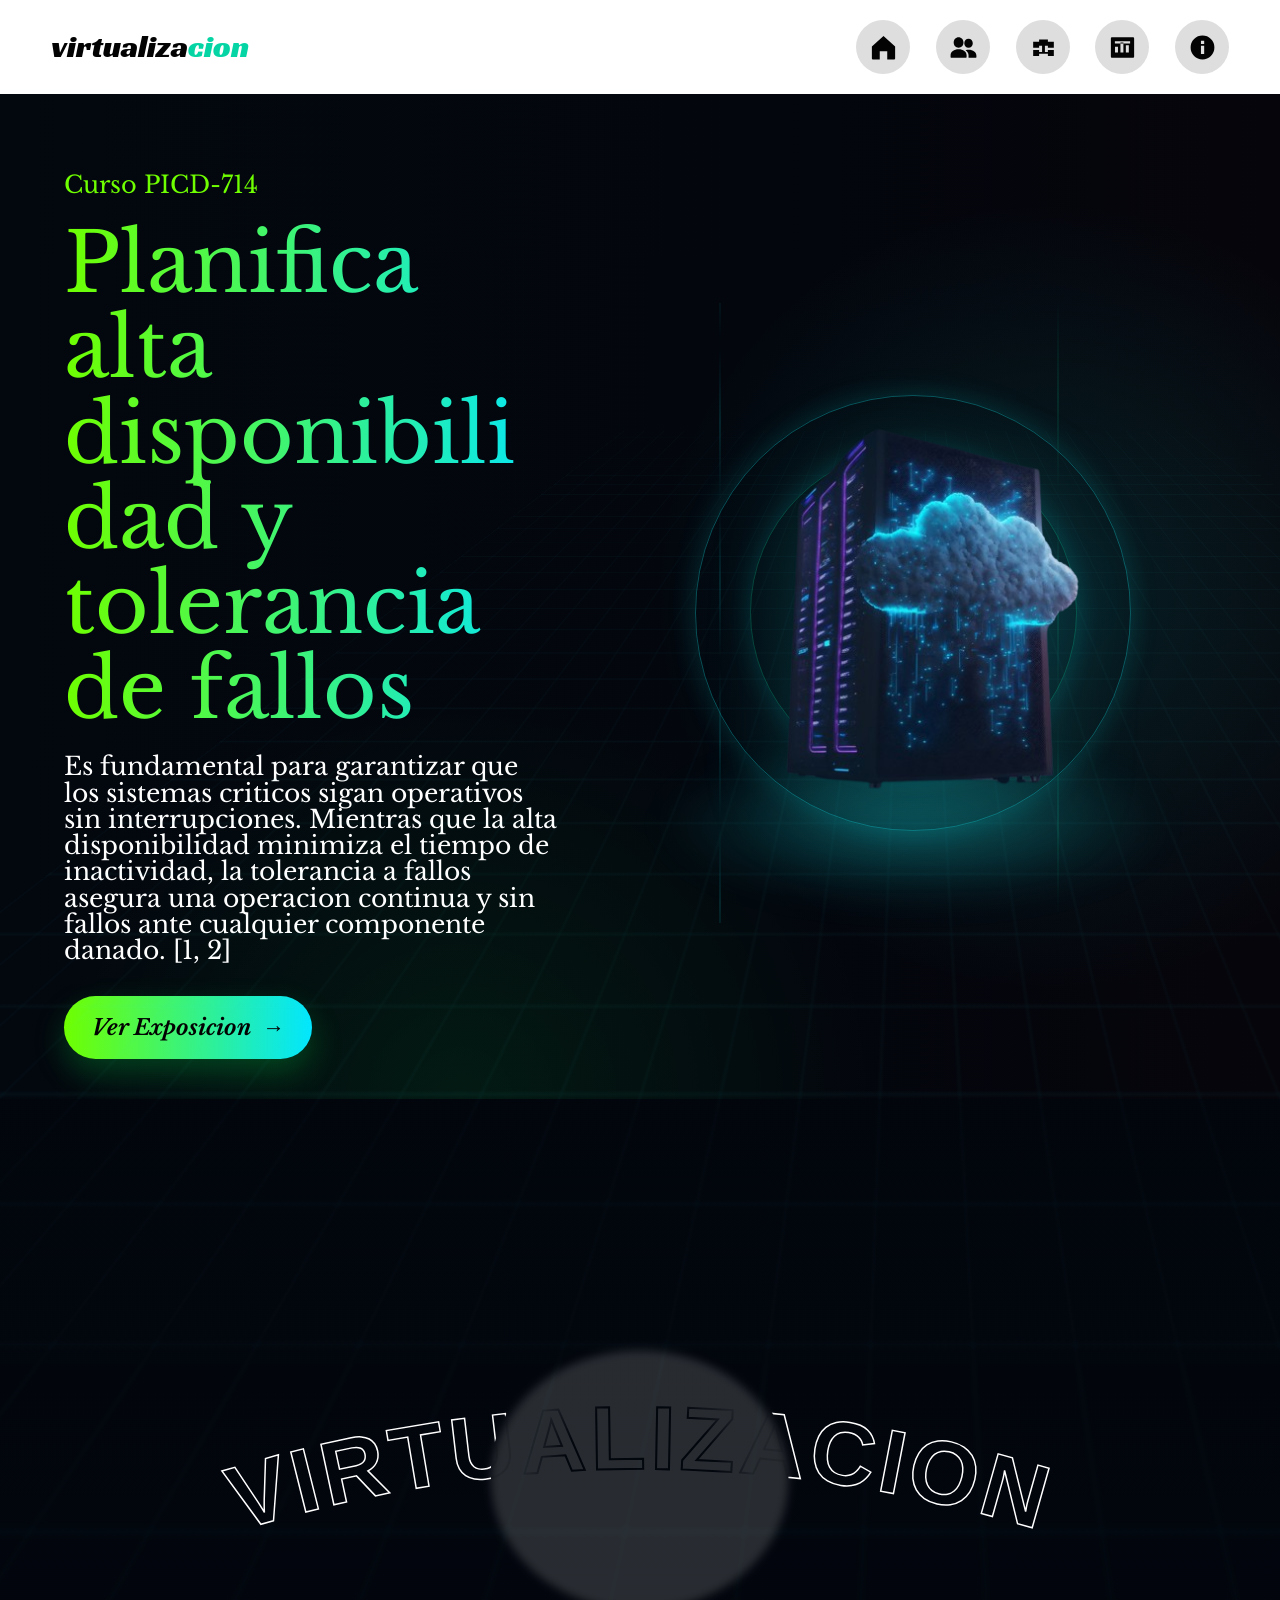
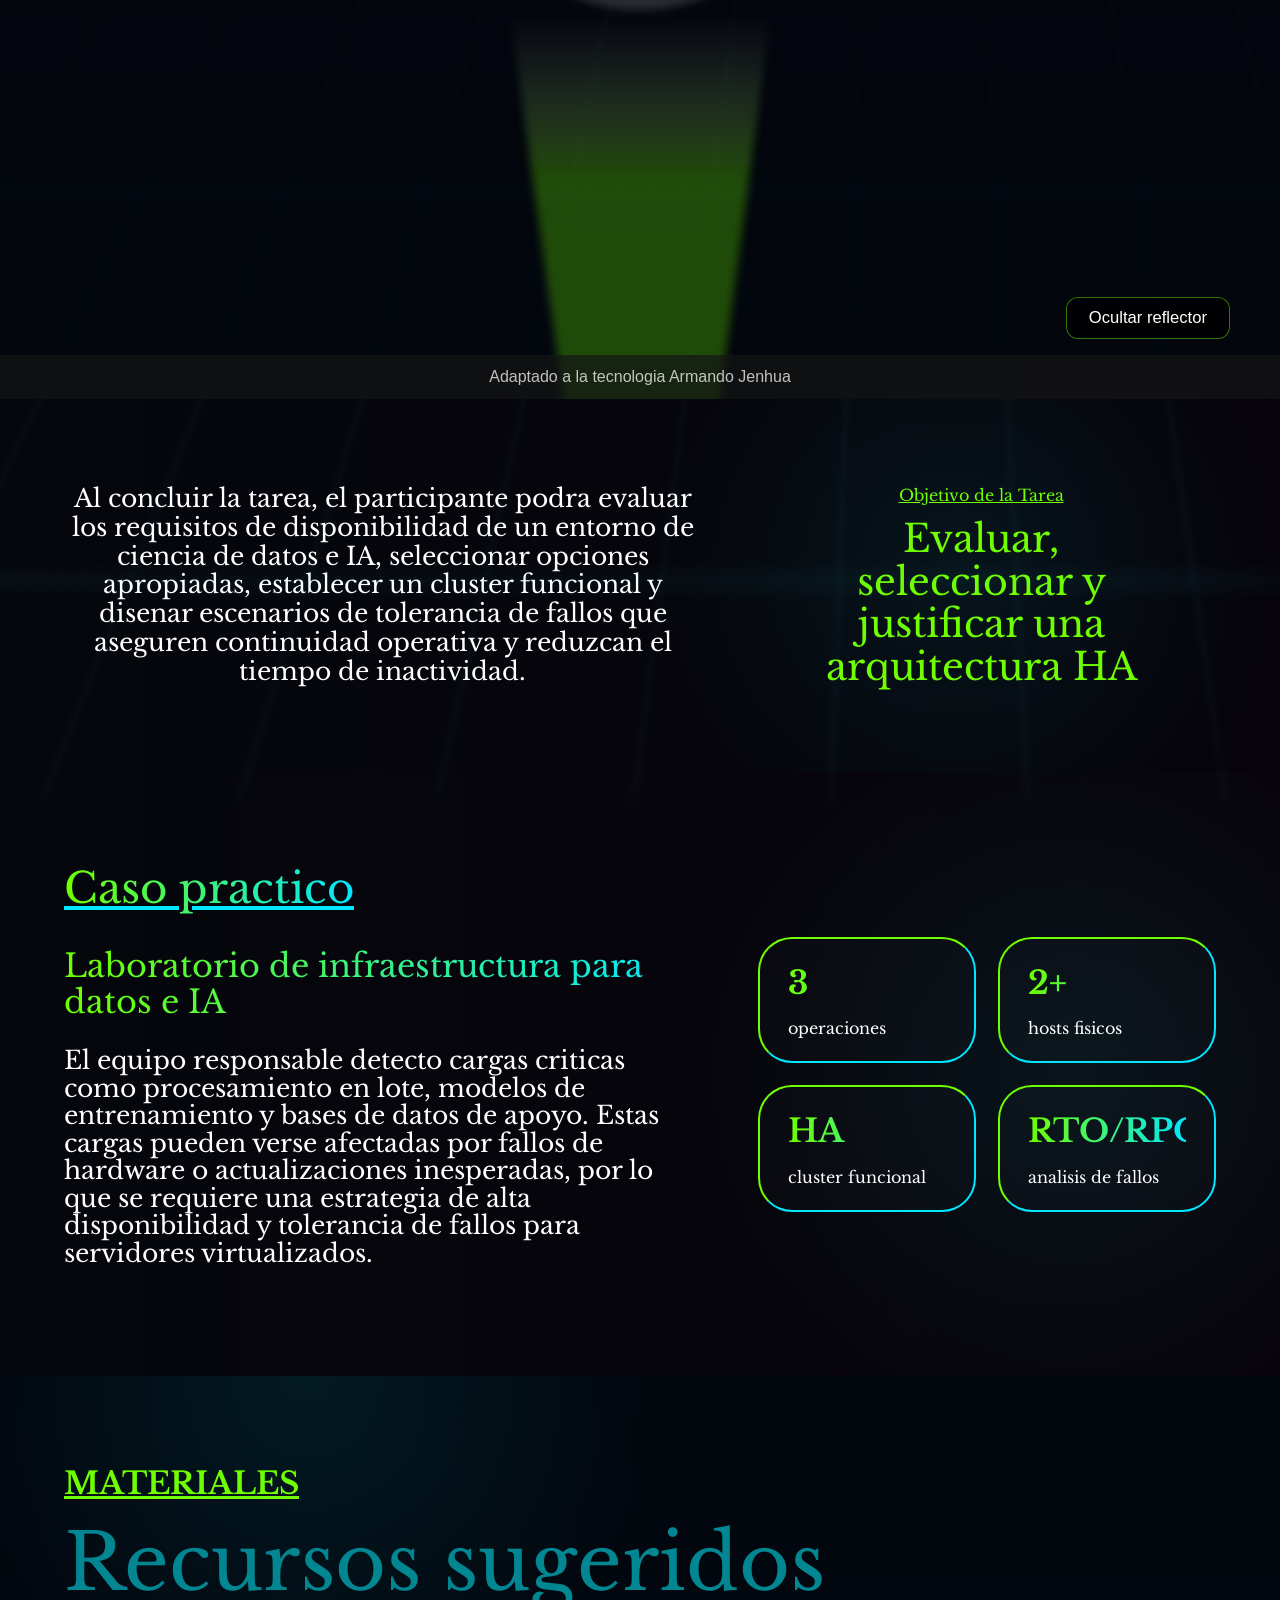
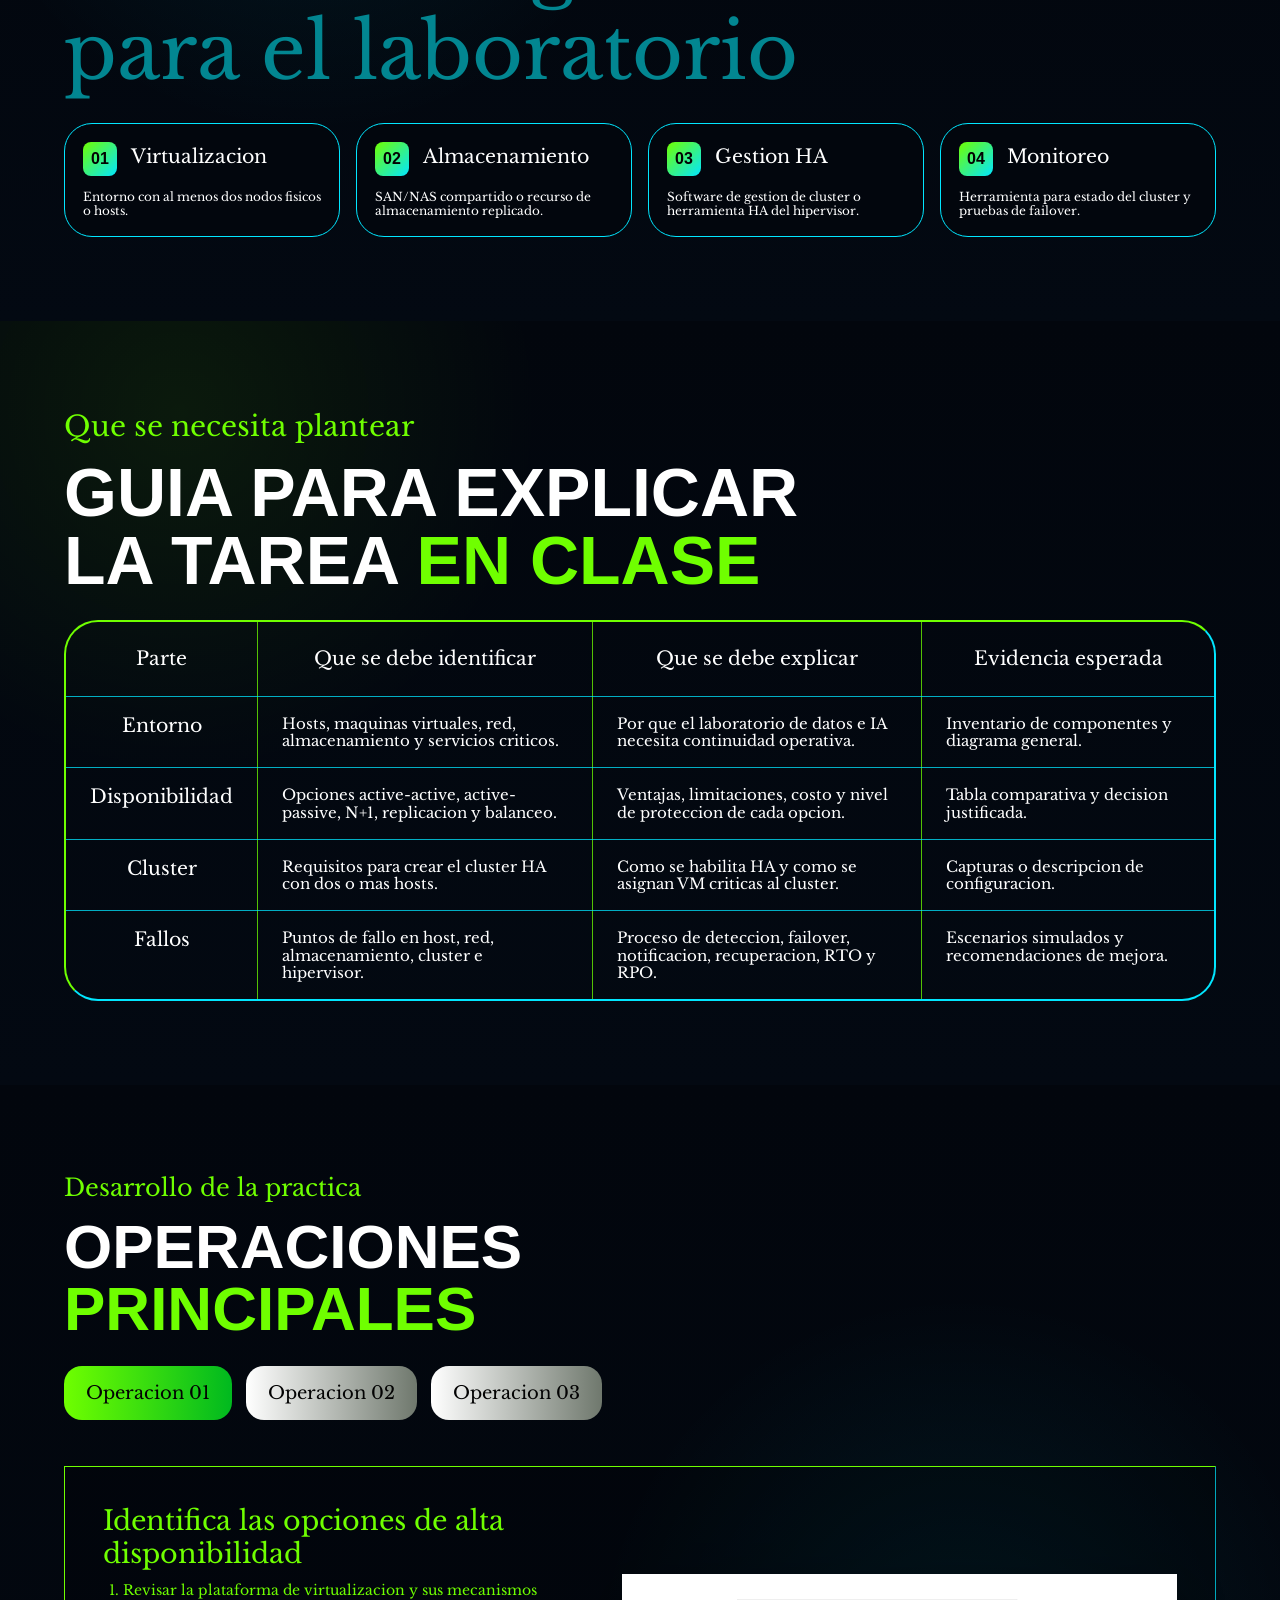
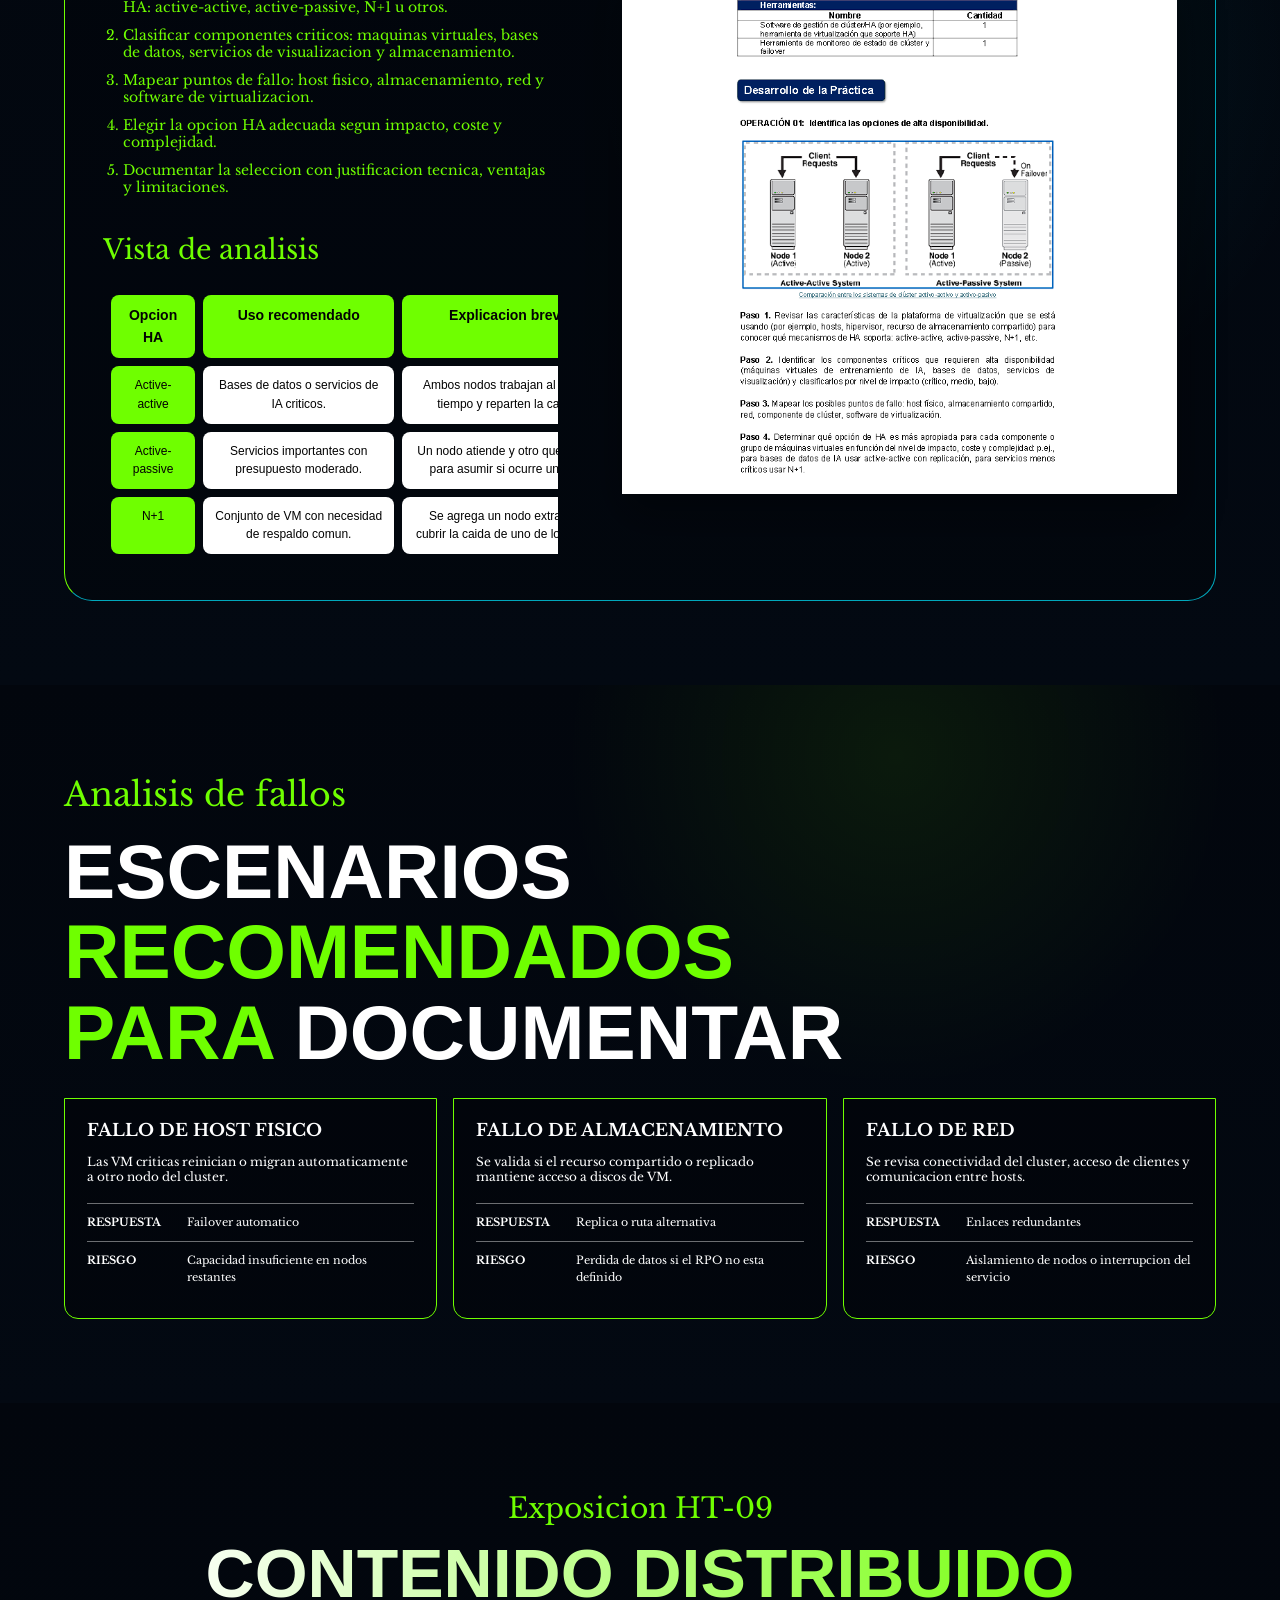
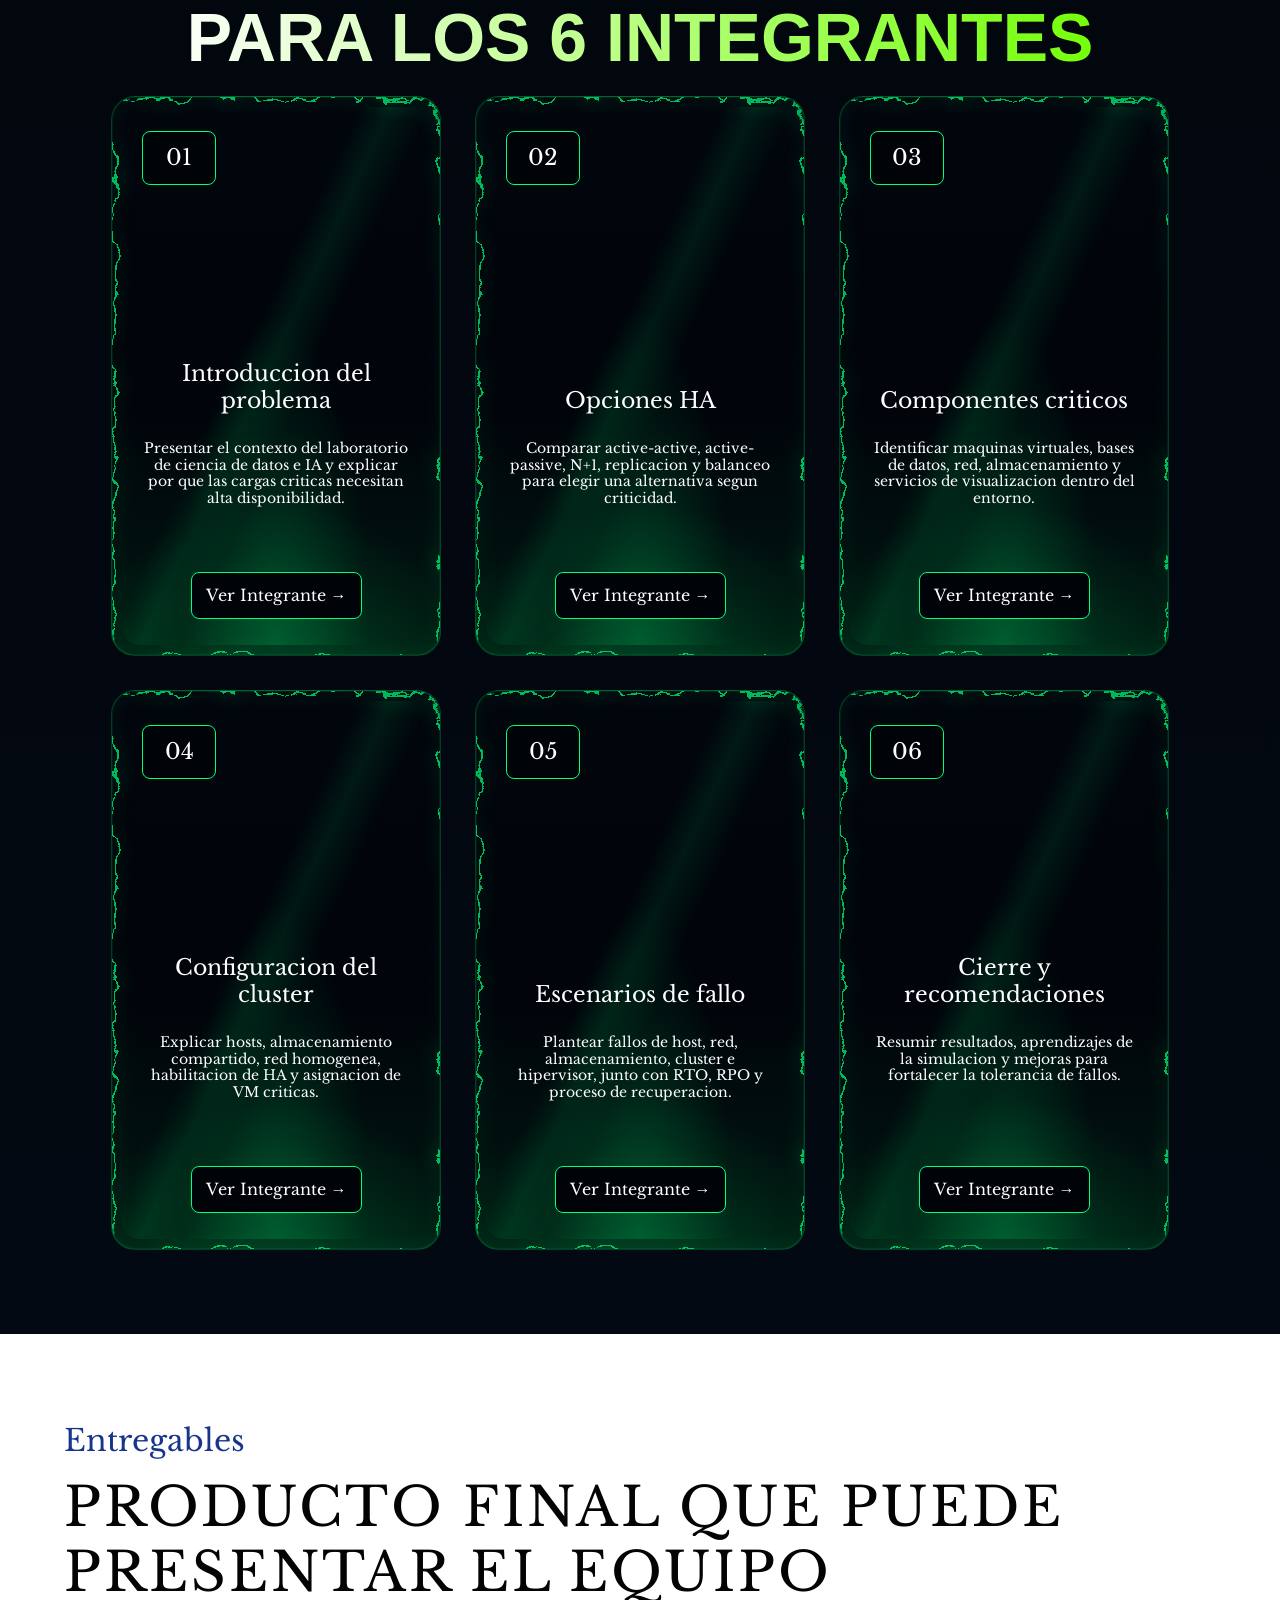
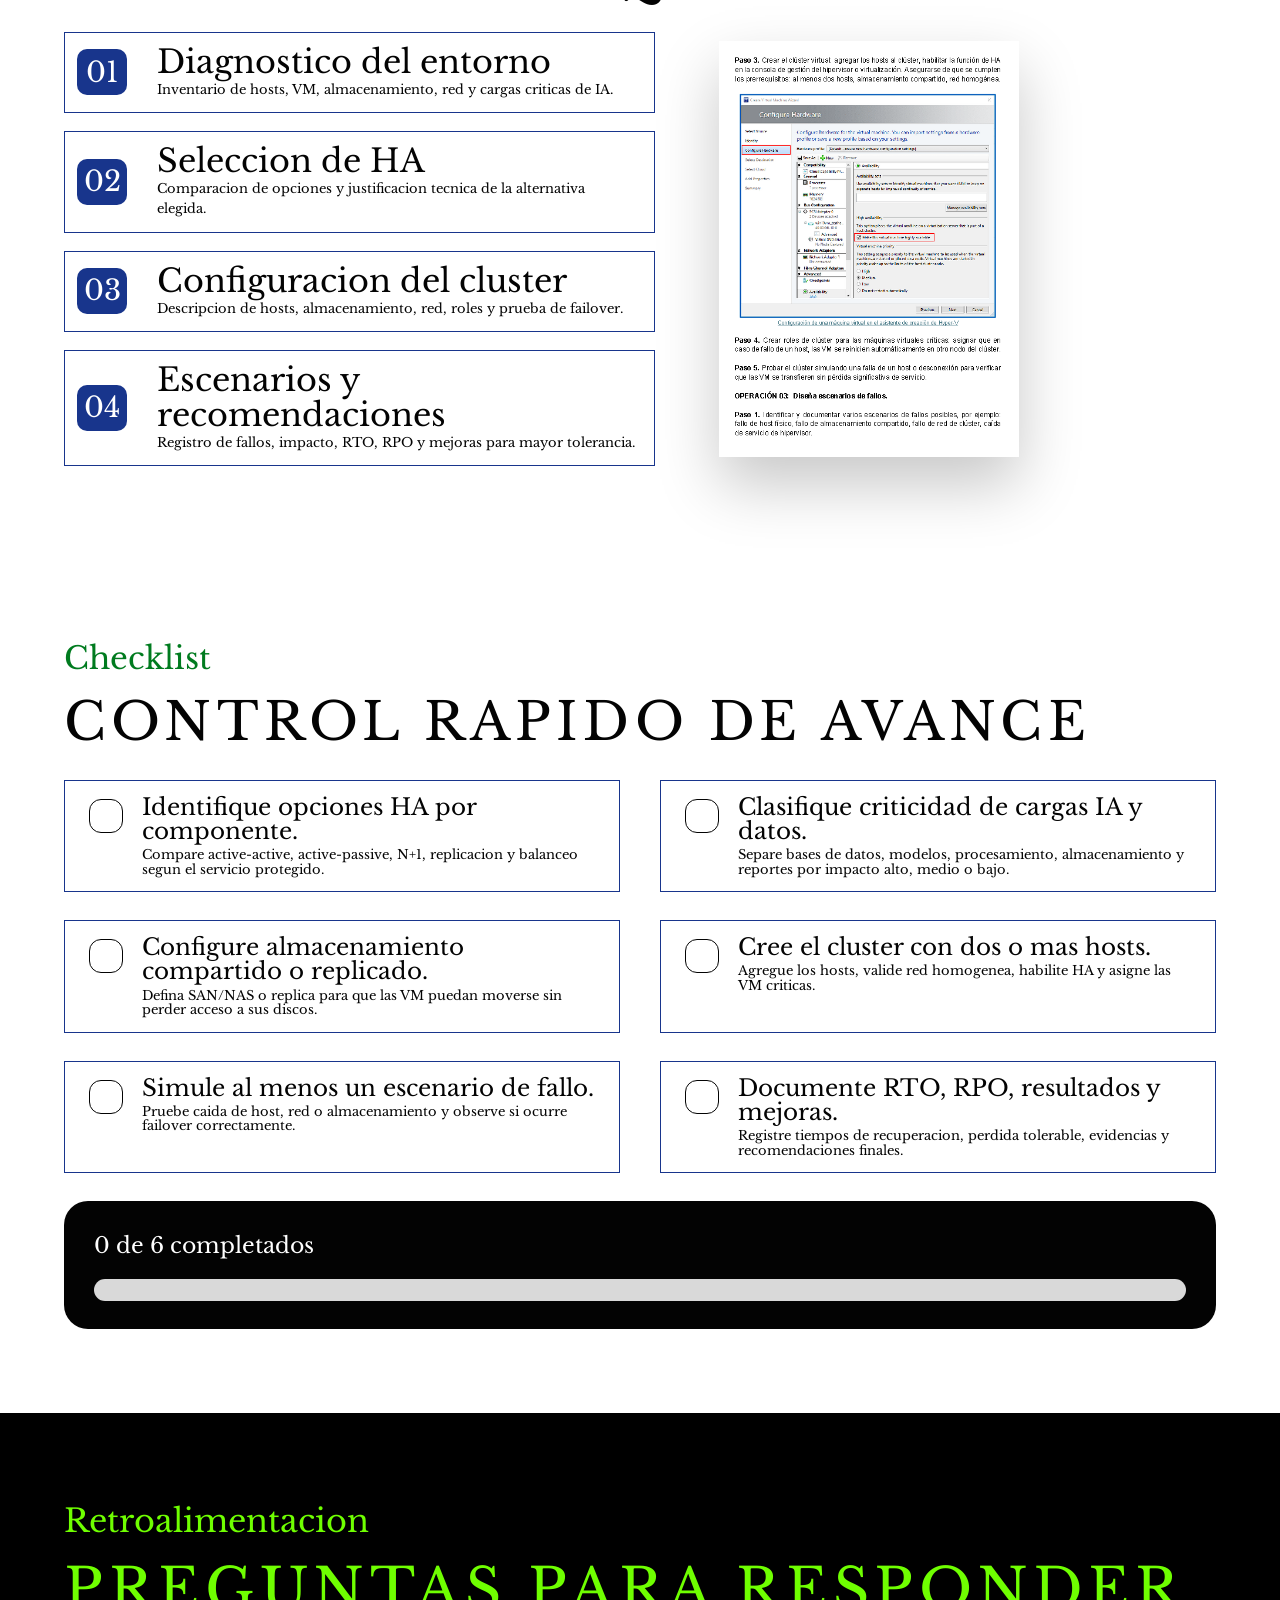
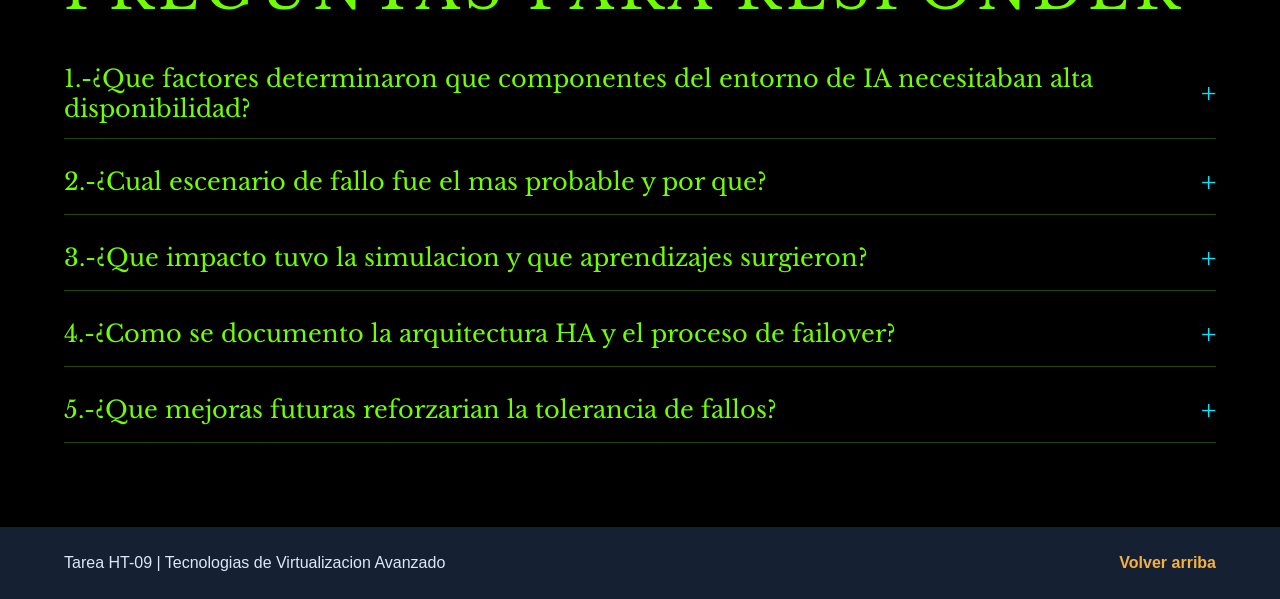
==== index.html @ bec6c39f "first commit" ====
<!doctype html>
<html lang="es">
  <head>
    <meta charset="utf-8" />
    <meta name="viewport" content="width=device-width, initial-scale=1" />
    <title>Tarea HT-09 | Alta disponibilidad</title>
    <link rel="stylesheet" href="styles.css" />
  </head>
  <body>
    <header class="topbar">
      <a class="brand" href="#principal" aria-label="Ir al inicio">
        <span>virtualiza</span><strong>cion</strong>
      </a>
      <nav class="nav icon-nav" aria-label="Navegacion principal">
        <a href="#principal" aria-label="Menu principal" title="Menu principal">
          <svg viewBox="0 0 24 24" aria-hidden="true"><path d="M3 11.2 12 3l9 8.2v9.3a.8.8 0 0 1-.8.8h-5.3v-6.4H9.1v6.4H3.8a.8.8 0 0 1-.8-.8v-9.3Z"/></svg>
        </a>
        <a href="#exposicion" aria-label="Integrantes" title="Integrantes">
          <svg viewBox="0 0 24 24" aria-hidden="true"><path d="M8.2 12.1c2.2 0 3.8-1.7 3.8-4S10.4 4 8.2 4 4.4 5.8 4.4 8.1s1.6 4 3.8 4Zm7.7.1c1.9 0 3.3-1.5 3.3-3.5s-1.4-3.5-3.3-3.5-3.3 1.5-3.3 3.5 1.4 3.5 3.3 3.5ZM8.2 13.4c-3.5 0-6.2 2-6.2 4.6v1.3c0 .4.3.7.7.7h11c.4 0 .7-.3.7-.7V18c0-2.6-2.7-4.6-6.2-4.6Zm7.7.3c-.8 0-1.6.1-2.3.4 1.4 1 2.3 2.3 2.3 3.9V20h5.4c.4 0 .7-.3.7-.7v-1c0-2.6-2.5-4.6-6.1-4.6Z"/></svg>
        </a>
        <a href="#operaciones" aria-label="Arquitectura" title="Arquitectura">
          <svg viewBox="0 0 24 24" aria-hidden="true"><path d="M4 7.5h4.6V5.8h6.8v1.7H20v4.6h-4.6v-1.5h-2.3v4.8h2.3v-1.5H20v4.6h-4.6v-1.7H8.6v1.7H4v-4.6h4.6v1.5h2.3v-4.8H8.6v1.5H4V7.5Z"/></svg>
        </a>
        <a href="#escenarios" aria-label="Comparativas y graficos" title="Comparativas y graficos">
          <svg viewBox="0 0 24 24" aria-hidden="true"><path d="M4 4h16c.6 0 1 .4 1 1v14c0 .6-.4 1-1 1H4c-.6 0-1-.4-1-1V5c0-.6.4-1 1-1Zm2.2 11.8h2.3v-4.4H6.2v4.4Zm4.2 0h2.3V8.1h-2.3v7.7Zm4.2 0h2.3v-5.6h-2.3v5.6ZM6.1 7.2v1.7h11.8V7.2H6.1Z"/></svg>
        </a>
        <a href="#retroalimentacion" aria-label="Informacion y preguntas" title="Informacion y preguntas">
          <svg viewBox="0 0 24 24" aria-hidden="true"><path d="M12 2.8a9.2 9.2 0 1 0 0 18.4 9.2 9.2 0 0 0 0-18.4Zm1.3 14.2h-2.5v-6.4h2.5V17Zm0-7.8h-2.5V6.8h2.5v2.4Z"/></svg>
        </a>
      </nav>
    </header>

    <main id="inicio">
      <section id="principal" class="hero">
        <div class="hero-copy">
          <p class="eyebrow">Curso PICD-714</p>
          <h1>Planifica alta disponibilidad y tolerancia de fallos</h1>
          <p>
            Es fundamental para garantizar que los sistemas criticos sigan
            operativos sin interrupciones. Mientras que la alta disponibilidad
            minimiza el tiempo de inactividad, la tolerancia a fallos asegura
            una operacion continua y sin fallos ante cualquier componente
            danado. [1, 2]
          </p>
          <div class="hero-actions">
            <a class="button primary" href="#exposicion">Ver Exposicion <span aria-hidden="true">→</span></a>
          </div>
        </div>
        <figure class="hero-media">
          <span class="orbit orbit-one" aria-hidden="true"></span>
          <span class="orbit orbit-two" aria-hidden="true"></span>
          <span class="data-rain" aria-hidden="true"></span>
          <img
            src="itdo-como-fallas-escalabilidad-removebg-preview.png"
            alt="Servidor con nube digital representando escalabilidad, alta disponibilidad y tolerancia de fallos"
          />
        </figure>
      </section>

      <section id="virtualizacion-spotlight" class="virtualizacion-spotlight" ontouchstart="">
        <svg class="spotlight-svg" xmlns="http://www.w3.org/2000/svg" viewBox="0 0 1280 450" aria-label="Animacion de virtualizacion">
          <defs>
            <linearGradient id="spotlightLight" x1="50%" y1="100%" x2="50%" y2="0%">
              <stop offset="60%" stop-color="rgba(111,255,0,0.28)" />
              <stop offset="82%" stop-color="rgba(255,255,255,0)" />
            </linearGradient>

            <filter id="spotlightBlur">
              <feGaussianBlur in="SourceGraphic" stdDeviation="4" />
            </filter>

            <radialGradient id="spotlightGradientMask" cx="50%" cy="38%" r="62%" fx="50%" fy="50%">
              <stop offset="40%" stop-color="#fff" />
              <stop offset="60%" stop-color="rgba(255,255,255,0.2)" />
              <stop offset="100%" stop-color="rgba(255,255,255,0)" />
            </radialGradient>

            <mask id="spotlightMaskStrokeShow">
              <ellipse class="spotlight-rotate" fill="url(#spotlightGradientMask)" cx="640" cy="154.9" rx="148.7" ry="129.9" transform="translate(-0.3 1.4)" />
            </mask>

            <mask id="spotlightMaskHideFill">
              <rect x="0" y="0" width="100%" height="100%" fill="white" />
              <ellipse class="spotlight-rotate" cx="640" cy="146.8" rx="149" ry="129.9" transform="translate(-0.3 1.4)" fill="black" />
            </mask>

            <path id="spotlightTextArc" d="M170,230 Q640,60 1110,230" />

            <g id="spotlightWords">
              <text font-family="Montserrat, Arial, sans-serif" font-size="90" font-weight="700" letter-spacing="4">
                <textPath href="#spotlightTextArc" startOffset="50%" text-anchor="middle">
                  VIRTUALIZACION
                </textPath>
              </text>
            </g>
          </defs>

          <use href="#spotlightWords" class="spotlight-words-fill" mask="url(#spotlightMaskHideFill)" />
          <g id="spotlightReflector" class="spotlight-rotate" filter="url(#spotlightBlur)">
            <polygon fill="url(#spotlightLight)" points="491.3 155.2 595.8 908.4 688.7 908.2 788.7 154.5 491.3 155.2" />
            <ellipse fill="rgba(255,255,255,0.15)" cx="640" cy="154.9" rx="148.7" ry="129.9" transform="translate(-0.3 1.4)" />
          </g>
          <use href="#spotlightWords" mask="url(#spotlightMaskStrokeShow)" class="spotlight-words-stroke" />
        </svg>

        <button class="spotlight-hide" type="button">Ocultar reflector</button>
        <div class="spotlight-info">Adaptado a la tecnologia Armando Jenhua</div>
      </section>

      <section id="objetivo" class="section split objective-showcase">
        <p class="lead">
          Al concluir la tarea, el participante podra evaluar los requisitos de
          disponibilidad de un entorno de ciencia de datos e IA, seleccionar
          opciones apropiadas, establecer un cluster funcional y disenar
          escenarios de tolerancia de fallos que aseguren continuidad operativa
          y reduzcan el tiempo de inactividad.
        </p>
        <div>
          <p class="eyebrow">Objetivo de la Tarea</p>
          <h2>Evaluar, seleccionar y justificar una arquitectura HA</h2>
        </div>
      </section>

      <section class="section case-band">
        <div class="case-text">
          <p class="eyebrow">Caso practico</p>
          <h2>Laboratorio de infraestructura para datos e IA</h2>
          <p>
            El equipo responsable detecto cargas criticas como procesamiento en
            lote, modelos de entrenamiento y bases de datos de apoyo. Estas
            cargas pueden verse afectadas por fallos de hardware o
            actualizaciones inesperadas, por lo que se requiere una estrategia
            de alta disponibilidad y tolerancia de fallos para servidores
            virtualizados.
          </p>
        </div>
        <div class="stat-grid" aria-label="Resultados esperados">
          <div>
            <strong>3</strong>
            <span>operaciones</span>
          </div>
          <div>
            <strong>2+</strong>
            <span>hosts fisicos</span>
          </div>
          <div>
            <strong>HA</strong>
            <span>cluster funcional</span>
          </div>
          <div>
            <strong>RTO/RPO</strong>
            <span>analisis de fallos</span>
          </div>
        </div>
      </section>

      <section class="section materials-section">
        <div class="section-heading">
          <p class="eyebrow">Materiales</p>
          <h2>Recursos sugeridos para el laboratorio</h2>
        </div>
        <div class="resource-grid">
          <article class="resource-card">
            <span class="resource-icon">01</span>
            <h3>Virtualizacion</h3>
            <p>Entorno con al menos dos nodos fisicos o hosts.</p>
          </article>
          <article class="resource-card">
            <span class="resource-icon">02</span>
            <h3>Almacenamiento</h3>
            <p>SAN/NAS compartido o recurso de almacenamiento replicado.</p>
          </article>
          <article class="resource-card">
            <span class="resource-icon">03</span>
            <h3>Gestion HA</h3>
            <p>Software de gestion de cluster o herramienta HA del hipervisor.</p>
          </article>
          <article class="resource-card">
            <span class="resource-icon">04</span>
            <h3>Monitoreo</h3>
            <p>Herramienta para estado del cluster y pruebas de failover.</p>
          </article>
        </div>
      </section>

      <section class="section planning">
        <div class="section-heading">
          <p class="eyebrow">Que se necesita plantear</p>
          <h2>Guia para explicar la tarea</h2>
        </div>
        <div class="table-wrap">
          <table>
            <thead>
              <tr>
                <th>Parte</th>
                <th>Que se debe identificar</th>
                <th>Que se debe explicar</th>
                <th>Evidencia esperada</th>
              </tr>
            </thead>
            <tbody>
              <tr>
                <td>Entorno</td>
                <td>Hosts, maquinas virtuales, red, almacenamiento y servicios criticos.</td>
                <td>Por que el laboratorio de datos e IA necesita continuidad operativa.</td>
                <td>Inventario de componentes y diagrama general.</td>
              </tr>
              <tr>
                <td>Disponibilidad</td>
                <td>Opciones active-active, active-passive, N+1, replicacion y balanceo.</td>
                <td>Ventajas, limitaciones, costo y nivel de proteccion de cada opcion.</td>
                <td>Tabla comparativa y decision justificada.</td>
              </tr>
              <tr>
                <td>Cluster</td>
                <td>Requisitos para crear el cluster HA con dos o mas hosts.</td>
                <td>Como se habilita HA y como se asignan VM criticas al cluster.</td>
                <td>Capturas o descripcion de configuracion.</td>
              </tr>
              <tr>
                <td>Fallos</td>
                <td>Puntos de fallo en host, red, almacenamiento, cluster e hipervisor.</td>
                <td>Proceso de deteccion, failover, notificacion, recuperacion, RTO y RPO.</td>
                <td>Escenarios simulados y recomendaciones de mejora.</td>
              </tr>
            </tbody>
          </table>
        </div>
      </section>

      <section id="operaciones" class="section operations">
        <div class="section-heading">
          <p class="eyebrow">Desarrollo de la practica</p>
          <h2>Operaciones</h2>
        </div>

        <div class="tabs" role="tablist" aria-label="Operaciones de la tarea">
          <button class="tab active" type="button" role="tab" aria-selected="true" data-tab="op1">Operacion 01</button>
          <button class="tab" type="button" role="tab" aria-selected="false" data-tab="op2">Operacion 02</button>
          <button class="tab" type="button" role="tab" aria-selected="false" data-tab="op3">Operacion 03</button>
        </div>

        <article class="operation-panel active" id="op1" role="tabpanel">
          <div class="operation-copy">
            <h3>Identifica las opciones de alta disponibilidad</h3>
            <ol>
              <li>Revisar la plataforma de virtualizacion y sus mecanismos HA: active-active, active-passive, N+1 u otros.</li>
              <li>Clasificar componentes criticos: maquinas virtuales, bases de datos, servicios de visualizacion y almacenamiento.</li>
              <li>Mapear puntos de fallo: host fisico, almacenamiento, red y software de virtualizacion.</li>
              <li>Elegir la opcion HA adecuada segun impacto, coste y complejidad.</li>
              <li>Documentar la seleccion con justificacion tecnica, ventajas y limitaciones.</li>
            </ol>
            <div class="mini-table">
              <h4>Vista de analisis</h4>
              <table>
                <thead>
                  <tr>
                    <th>Opcion HA</th>
                    <th>Uso recomendado</th>
                    <th>Explicacion breve</th>
                  </tr>
                </thead>
                <tbody>
                  <tr>
                    <td>Active-active</td>
                    <td>Bases de datos o servicios de IA criticos.</td>
                    <td>Ambos nodos trabajan al mismo tiempo y reparten la carga.</td>
                  </tr>
                  <tr>
                    <td>Active-passive</td>
                    <td>Servicios importantes con presupuesto moderado.</td>
                    <td>Un nodo atiende y otro queda listo para asumir si ocurre un fallo.</td>
                  </tr>
                  <tr>
                    <td>N+1</td>
                    <td>Conjunto de VM con necesidad de respaldo comun.</td>
                    <td>Se agrega un nodo extra para cubrir la caida de uno de los hosts.</td>
                  </tr>
                </tbody>
              </table>
            </div>
          </div>
          <figure>
            <img src="pdf_pages/page-03-image-01.png" alt="Comparacion entre cluster activo-activo y activo-pasivo" />
          </figure>
        </article>

        <article class="operation-panel" id="op2" role="tabpanel" hidden>
          <div class="operation-copy">
            <h3>Configura el cluster</h3>
            <ol>
              <li>Instalar o configurar el hipervisor en dos o mas hosts fisicos.</li>
              <li>Configurar almacenamiento compartido o replicado para las maquinas virtuales HA.</li>
              <li>Crear el cluster virtual, agregar hosts y habilitar HA en la consola de gestion.</li>
              <li>Asignar roles de cluster a las maquinas virtuales criticas.</li>
              <li>Probar el cluster simulando fallo de host o desconexion.</li>
            </ol>
            <div class="mini-table">
              <h4>Requisitos de configuracion</h4>
              <table>
                <thead>
                  <tr>
                    <th>Elemento</th>
                    <th>Necesidad</th>
                    <th>Motivo</th>
                  </tr>
                </thead>
                <tbody>
                  <tr>
                    <td>Hosts</td>
                    <td>Minimo 2 nodos fisicos.</td>
                    <td>Permiten mover VM si uno falla.</td>
                  </tr>
                  <tr>
                    <td>Red</td>
                    <td>Conexion estable y preferiblemente redundante.</td>
                    <td>Evita aislamiento del cluster y perdida de comunicacion.</td>
                  </tr>
                  <tr>
                    <td>Almacenamiento</td>
                    <td>SAN/NAS compartido o discos replicados.</td>
                    <td>Las VM deben estar disponibles para el host que asuma el servicio.</td>
                  </tr>
                </tbody>
              </table>
            </div>
          </div>
          <figure>
            <img src="pdf_pages/page-04-image-01.jpg" alt="Arquitectura de alta disponibilidad con balanceador, cluster principal, cluster standby y almacenamiento" />
          </figure>
        </article>

        <article class="operation-panel" id="op3" role="tabpanel" hidden>
          <div class="operation-copy">
            <h3>Disena escenarios de fallos</h3>
            <ol>
              <li>Documentar fallos posibles: host, almacenamiento, red, cluster o hipervisor.</li>
              <li>Definir respuesta: deteccion automatica, failover, notificacion y recuperacion.</li>
              <li>Estimar RTO y RPO de cada escenario segun criticidad.</li>
              <li>Simular un fallo y medir comportamiento del cluster.</li>
              <li>Proponer mejoras: mas nodos, almacenamiento diverso, topologia de red y mantenimiento preventivo.</li>
            </ol>
            <div class="mini-table">
              <h4>Plantilla de escenario</h4>
              <table>
                <thead>
                  <tr>
                    <th>Fallo</th>
                    <th>Respuesta esperada</th>
                    <th>Indicador</th>
                  </tr>
                </thead>
                <tbody>
                  <tr>
                    <td>Host fisico</td>
                    <td>Failover de VM hacia otro host.</td>
                    <td>RTO bajo y servicio restaurado.</td>
                  </tr>
                  <tr>
                    <td>Red</td>
                    <td>Uso de enlace alterno o alerta de perdida.</td>
                    <td>Latencia, paquetes perdidos y continuidad.</td>
                  </tr>
                  <tr>
                    <td>Almacenamiento</td>
                    <td>Acceso mediante replica o ruta secundaria.</td>
                    <td>RPO aceptable y datos disponibles.</td>
                  </tr>
                </tbody>
              </table>
            </div>
          </div>
          <figure>
            <img src="pdf_pages/page-06-image-01.jpg" alt="Proceso de failover cuando falla un host y las maquinas virtuales migran a otro host" />
          </figure>
        </article>
      </section>

      <section id="escenarios" class="section">
        <div class="section-heading">
          <p class="eyebrow">Analisis de fallos</p>
          <h2>Escenarios <span>recomendados para</span> documentar</h2>
        </div>
        <div class="scenario-grid">
          <article class="scenario-card">
            <h3>Fallo de host fisico</h3>
            <p>Las VM criticas reinician o migran automaticamente a otro nodo del cluster.</p>
            <dl>
              <div><dt>Respuesta</dt><dd>Failover automatico</dd></div>
              <div><dt>Riesgo</dt><dd>Capacidad insuficiente en nodos restantes</dd></div>
            </dl>
          </article>
          <article class="scenario-card">
            <h3>Fallo de almacenamiento</h3>
            <p>Se valida si el recurso compartido o replicado mantiene acceso a discos de VM.</p>
            <dl>
              <div><dt>Respuesta</dt><dd>Replica o ruta alternativa</dd></div>
              <div><dt>Riesgo</dt><dd>Perdida de datos si el RPO no esta definido</dd></div>
            </dl>
          </article>
          <article class="scenario-card">
            <h3>Fallo de red</h3>
            <p>Se revisa conectividad del cluster, acceso de clientes y comunicacion entre hosts.</p>
            <dl>
              <div><dt>Respuesta</dt><dd>Enlaces redundantes</dd></div>
              <div><dt>Riesgo</dt><dd>Aislamiento de nodos o interrupcion del servicio</dd></div>
            </dl>
          </article>
        </div>
      </section>

      <section id="exposicion" class="section presentation-section">
        <svg class="electric-card-filter" aria-hidden="true" focusable="false">
          <defs>
            <filter id="emerald-electric-border" color-interpolation-filters="sRGB" x="-20%" y="-20%" width="140%" height="140%">
              <feTurbulence type="turbulence" baseFrequency="0.02" numOctaves="10" result="noise1" seed="1" />
              <feOffset in="noise1" dx="0" dy="0" result="offsetNoise1">
                <animate attributeName="dy" values="700; 0" dur="6s" repeatCount="indefinite" calcMode="linear" />
              </feOffset>
              <feTurbulence type="turbulence" baseFrequency="0.02" numOctaves="10" result="noise2" seed="1" />
              <feOffset in="noise2" dx="0" dy="0" result="offsetNoise2">
                <animate attributeName="dy" values="0; -700" dur="6s" repeatCount="indefinite" calcMode="linear" />
              </feOffset>
              <feTurbulence type="turbulence" baseFrequency="0.02" numOctaves="10" result="noise3" seed="2" />
              <feOffset in="noise3" dx="0" dy="0" result="offsetNoise3">
                <animate attributeName="dx" values="490; 0" dur="6s" repeatCount="indefinite" calcMode="linear" />
              </feOffset>
              <feTurbulence type="turbulence" baseFrequency="0.02" numOctaves="10" result="noise4" seed="2" />
              <feOffset in="noise4" dx="0" dy="0" result="offsetNoise4">
                <animate attributeName="dx" values="0; -490" dur="6s" repeatCount="indefinite" calcMode="linear" />
              </feOffset>
              <feComposite in="offsetNoise1" in2="offsetNoise2" result="part1" />
              <feComposite in="offsetNoise3" in2="offsetNoise4" result="part2" />
              <feBlend in="part1" in2="part2" mode="color-dodge" result="combinedNoise" />
              <feDisplacementMap in="SourceGraphic" in2="combinedNoise" scale="24" xChannelSelector="R" yChannelSelector="B" />
            </filter>
          </defs>
        </svg>
        <div class="section-heading">
          <p class="eyebrow">Exposicion HT-09</p>
          <h2>Contenido distribuido para los 6 integrantes</h2>
        </div>
        <div class="presentation-grid">
          <article class="presentation-card">
            <span class="presentation-number">01</span>
            <h3>Introduccion del problema</h3>
            <p>
              Presentar el contexto del laboratorio de ciencia de datos e IA y
              explicar por que las cargas criticas necesitan alta disponibilidad.
            </p>
            <a href="integrante-1.html">Ver Integrante →</a>
          </article>
          <article class="presentation-card">
            <span class="presentation-number">02</span>
            <h3>Opciones HA</h3>
            <p>
              Comparar active-active, active-passive, N+1, replicacion y
              balanceo para elegir una alternativa segun criticidad.
            </p>
            <a href="integrante-2.html">Ver Integrante →</a>
          </article>
          <article class="presentation-card">
            <span class="presentation-number">03</span>
            <h3>Componentes criticos</h3>
            <p>
              Identificar maquinas virtuales, bases de datos, red,
              almacenamiento y servicios de visualizacion dentro del entorno.
            </p>
            <a href="integrante-3.html">Ver Integrante →</a>
          </article>
          <article class="presentation-card">
            <span class="presentation-number">04</span>
            <h3>Configuracion del cluster</h3>
            <p>
              Explicar hosts, almacenamiento compartido, red homogenea,
              habilitacion de HA y asignacion de VM criticas.
            </p>
            <a href="integrante-4.html">Ver Integrante →</a>
          </article>
          <article class="presentation-card">
            <span class="presentation-number">05</span>
            <h3>Escenarios de fallo</h3>
            <p>
              Plantear fallos de host, red, almacenamiento, cluster e
              hipervisor, junto con RTO, RPO y proceso de recuperacion.
            </p>
            <a href="integrante-5.html">Ver Integrante →</a>
          </article>
          <article class="presentation-card">
            <span class="presentation-number">06</span>
            <h3>Cierre y recomendaciones</h3>
            <p>
              Resumir resultados, aprendizajes de la simulacion y mejoras para
              fortalecer la tolerancia de fallos.
            </p>
            <a href="integrante-6.html">Ver Integrante →</a>
          </article>
        </div>
      </section>

      <section class="section deliverables">
        <div class="section-heading">
          <p class="eyebrow">Entregables</p>
          <h2>Producto final que puede presentar el equipo</h2>
        </div>
        <div class="deliverable-layout">
          <div class="deliverable-list">
            <article>
              <span>01</span>
              <div>
                <h3>Diagnostico del entorno</h3>
                <p>Inventario de hosts, VM, almacenamiento, red y cargas criticas de IA.</p>
              </div>
            </article>
            <article>
              <span>02</span>
              <div>
                <h3>Seleccion de HA</h3>
                <p>Comparacion de opciones y justificacion tecnica de la alternativa elegida.</p>
              </div>
            </article>
            <article>
              <span>03</span>
              <div>
                <h3>Configuracion del cluster</h3>
                <p>Descripcion de hosts, almacenamiento, red, roles y prueba de failover.</p>
              </div>
            </article>
            <article>
              <span>04</span>
              <div>
                <h3>Escenarios y recomendaciones</h3>
                <p>Registro de fallos, impacto, RTO, RPO y mejoras para mayor tolerancia.</p>
              </div>
            </article>
          </div>
          <figure>
            <img src="pdf_pages/page-05-image-01.png" alt="Configuracion de alta disponibilidad en asistente de maquina virtual" />
          </figure>
        </div>
      </section>

      <section id="checklist" class="section checklist-band">
        <div class="section-heading">
          <p class="eyebrow">Checklist</p>
          <h2>Control rapido de avance</h2>
        </div>
        <div class="checklist" aria-live="polite">
          <label>
            <input type="checkbox" />
            <span>
              <strong>Identifique opciones HA por componente.</strong>
              <small>Compare active-active, active-passive, N+1, replicacion y balanceo segun el servicio protegido.</small>
            </span>
          </label>
          <label>
            <input type="checkbox" />
            <span>
              <strong>Clasifique criticidad de cargas IA y datos.</strong>
              <small>Separe bases de datos, modelos, procesamiento, almacenamiento y reportes por impacto alto, medio o bajo.</small>
            </span>
          </label>
          <label>
            <input type="checkbox" />
            <span>
              <strong>Configure almacenamiento compartido o replicado.</strong>
              <small>Defina SAN/NAS o replica para que las VM puedan moverse sin perder acceso a sus discos.</small>
            </span>
          </label>
          <label>
            <input type="checkbox" />
            <span>
              <strong>Cree el cluster con dos o mas hosts.</strong>
              <small>Agregue los hosts, valide red homogenea, habilite HA y asigne las VM criticas.</small>
            </span>
          </label>
          <label>
            <input type="checkbox" />
            <span>
              <strong>Simule al menos un escenario de fallo.</strong>
              <small>Pruebe caida de host, red o almacenamiento y observe si ocurre failover correctamente.</small>
            </span>
          </label>
          <label>
            <input type="checkbox" />
            <span>
              <strong>Documente RTO, RPO, resultados y mejoras.</strong>
              <small>Registre tiempos de recuperacion, perdida tolerable, evidencias y recomendaciones finales.</small>
            </span>
          </label>
          <div class="progress">
            <span id="progressText">0 de 6 completados</span>
            <div class="progress-track"><span id="progressBar"></span></div>
          </div>
        </div>
      </section>

      <section id="equipo" class="section team-section">
        <div class="section-heading">
          <p class="eyebrow">Equipo expositor</p>
          <h2>6 integrantes para presentar la Tarea HT-09</h2>
        </div>
        <div class="team-grid">
          <article class="member-card">
            <img src="integrante1.png" alt="Fotografia del integrante 1" />
            <h3>Integrante 1</h3>
            <p>Presenta el caso practico y el objetivo de la tarea.</p>
            <ul>
              <li>Explica que el laboratorio trabaja con ciencia de datos e IA.</li>
              <li>Describe por que las cargas criticas no deben detenerse.</li>
              <li>Introduce la meta: continuidad operativa y menor tiempo de inactividad.</li>
            </ul>
            <a class="member-button" href="#integrante-1">Ver tema asignado</a>
          </article>
          <article class="member-card">
            <img src="integrante2.png" alt="Fotografia del integrante 2" />
            <h3>Integrante 2</h3>
            <p>Explica las opciones de alta disponibilidad.</p>
            <ul>
              <li>Compara active-active, active-passive y N+1.</li>
              <li>Indica ventajas, limitaciones, costo y complejidad.</li>
              <li>Justifica que opcion conviene segun la criticidad del servicio.</li>
            </ul>
            <a class="member-button" href="#integrante-2">Ver tema asignado</a>
          </article>
          <article class="member-card">
            <img src="integrante3.png" alt="Fotografia del integrante 3" />
            <h3>Integrante 3</h3>
            <p>Describe los componentes criticos del entorno IA.</p>
            <ul>
              <li>Identifica VM, bases de datos, red, almacenamiento y visualizacion.</li>
              <li>Clasifica cada componente por impacto: critico, medio o bajo.</li>
              <li>Senala los puntos de fallo principales del entorno.</li>
            </ul>
            <a class="member-button" href="#integrante-3">Ver tema asignado</a>
          </article>
          <article class="member-card">
            <img src="integrante4.png" alt="Fotografia del integrante 4" />
            <h3>Integrante 4</h3>
            <p>Expone la configuracion del cluster y sus requisitos.</p>
            <ul>
              <li>Presenta los requisitos: minimo 2 hosts, red y almacenamiento.</li>
              <li>Explica como se agregan hosts y se habilita HA.</li>
              <li>Describe la asignacion de roles para VM criticas.</li>
            </ul>
            <a class="member-button" href="#integrante-4">Ver tema asignado</a>
          </article>
          <article class="member-card">
            <img src="integrante5.png" alt="Fotografia del integrante 5" />
            <h3>Integrante 5</h3>
            <p>Presenta escenarios de fallo, RTO y RPO.</p>
            <ul>
              <li>Explica fallos de host, almacenamiento, red, cluster e hipervisor.</li>
              <li>Define respuesta: deteccion, failover, notificacion y recuperacion.</li>
              <li>Relaciona cada escenario con tiempo de recuperacion y perdida tolerable.</li>
            </ul>
            <a class="member-button" href="#integrante-5">Ver tema asignado</a>
          </article>
          <article class="member-card">
            <img src="integrante6.png" alt="Fotografia del integrante 6" />
            <h3>Integrante 6</h3>
            <p>Cierra con resultados, recomendaciones y preguntas.</p>
            <ul>
              <li>Resume los resultados de la simulacion de fallo.</li>
              <li>Propone mejoras: mas nodos, red redundante y almacenamiento diverso.</li>
              <li>Responde las preguntas de retroalimentacion de la tarea.</li>
            </ul>
            <a class="member-button" href="#integrante-6">Ver tema asignado</a>
          </article>
        </div>

        <div class="member-details">
          <article id="integrante-1" class="member-detail">
            <img src="integrante1.png" alt="Fotografia del integrante 1" />
            <div>
              <p class="eyebrow">Integrante 1</p>
              <h3>Caso practico, objetivo y problema central</h3>
              <p>
                Este integrante abre la exposicion. Debe explicar que la tarea
                HT-09 busca planificar alta disponibilidad y tolerancia de
                fallos para servidores virtualizados usados en ciencia de datos
                e inteligencia artificial.
              </p>
              <div class="reading-block">
                <h4>Trabajo que va a leer</h4>
                <p>
                  "Nuestro caso practico trata sobre un laboratorio de ciencia
                  de datos e inteligencia artificial. En este entorno existen
                  cargas criticas como bases de datos, modelos de entrenamiento
                  y procesamiento por lotes. Si un servidor falla, estas cargas
                  pueden detenerse y afectar la continuidad del servicio. Por
                  eso se plantea una arquitectura de alta disponibilidad y
                  tolerancia de fallos."
                </p>
              </div>
              <table>
                <tbody>
                  <tr><th>Parte</th><td>Introduccion general antes de las operaciones.</td></tr>
                  <tr><th>Tema</th><td>Laboratorio de infraestructura para datos e IA.</td></tr>
                  <tr><th>Debe plantear</th><td>Que servicios son criticos y que ocurriria si se detienen.</td></tr>
                  <tr><th>Frase guia</th><td>La continuidad operativa permite que las cargas de IA sigan disponibles aun cuando falle un componente.</td></tr>
                </tbody>
              </table>
              <div class="member-actions">
                <a href="#equipo">Volver al equipo</a>
                <a href="#integrante-2">Siguiente integrante</a>
              </div>
            </div>
          </article>

          <article id="integrante-2" class="member-detail">
            <img src="integrante2.png" alt="Fotografia del integrante 2" />
            <div>
              <p class="eyebrow">Integrante 2</p>
              <h3>Operacion 01: opciones de alta disponibilidad</h3>
              <p>
                Explica las opciones que puede usar la organizacion para evitar
                interrupciones. Debe comparar cada alternativa y justificar cual
                conviene segun impacto, costo y complejidad.
              </p>
              <div class="reading-block">
                <h4>Trabajo que va a leer</h4>
                <p>
                  "En la Operacion 01 se identifican las opciones de alta
                  disponibilidad. Primero se revisa que mecanismos soporta la
                  plataforma de virtualizacion. Luego se comparan alternativas
                  como active-active, active-passive y N+1. La eleccion depende
                  de la criticidad del servicio, el costo, la complejidad y el
                  nivel de proteccion requerido."
                </p>
              </div>
              <table>
                <tbody>
                  <tr><th>Operacion</th><td>Operacion 01: identifica las opciones de alta disponibilidad.</td></tr>
                  <tr><th>Active-active</th><td>Dos nodos trabajan al mismo tiempo y reparten la carga.</td></tr>
                  <tr><th>Active-passive</th><td>Un nodo principal atiende y otro queda preparado para tomar el servicio.</td></tr>
                  <tr><th>N+1</th><td>Un nodo adicional cubre la caida de uno de los hosts del cluster.</td></tr>
                </tbody>
              </table>
              <div class="member-actions">
                <a href="#integrante-1">Anterior</a>
                <a href="#equipo">Volver al equipo</a>
                <a href="#integrante-3">Siguiente integrante</a>
              </div>
            </div>
          </article>

          <article id="integrante-3" class="member-detail">
            <img src="integrante3.png" alt="Fotografia del integrante 3" />
            <div>
              <p class="eyebrow">Integrante 3</p>
              <h3>Componentes criticos y puntos de fallo</h3>
              <p>
                Presenta el inventario tecnico. Su parte consiste en mostrar
                que elementos necesitan mayor prioridad y donde podrian aparecer
                fallos dentro del entorno virtualizado.
              </p>
              <div class="reading-block">
                <h4>Trabajo que va a leer</h4>
                <p>
                  "Dentro de la Operacion 01 tambien se deben clasificar los
                  componentes criticos. En este entorno se consideran criticas
                  las maquinas virtuales de procesamiento, las bases de datos,
                  el almacenamiento y los servicios que apoyan el entrenamiento
                  de modelos. Luego se identifican puntos de fallo como el host
                  fisico, la red, el almacenamiento compartido y el hipervisor."
                </p>
              </div>
              <table>
                <tbody>
                  <tr><th>Operacion</th><td>Operacion 01: clasificacion de componentes y puntos de fallo.</td></tr>
                  <tr><th>Critico</th><td>Bases de datos, modelos de entrenamiento, VM de procesamiento y almacenamiento.</td></tr>
                  <tr><th>Medio</th><td>Servicios de visualizacion, reportes y herramientas auxiliares.</td></tr>
                  <tr><th>Puntos de fallo</th><td>Host fisico, red, almacenamiento compartido, hipervisor y gestion del cluster.</td></tr>
                </tbody>
              </table>
              <div class="member-actions">
                <a href="#integrante-2">Anterior</a>
                <a href="#equipo">Volver al equipo</a>
                <a href="#integrante-4">Siguiente integrante</a>
              </div>
            </div>
          </article>

          <article id="integrante-4" class="member-detail">
            <img src="integrante4.png" alt="Fotografia del integrante 4" />
            <div>
              <p class="eyebrow">Integrante 4</p>
              <h3>Operacion 02: configuracion del cluster</h3>
              <p>
                Explica como se arma el cluster HA. Debe mencionar los
                requisitos previos y el proceso para agregar hosts, activar HA y
                asignar las VM criticas.
              </p>
              <div class="reading-block">
                <h4>Trabajo que va a leer</h4>
                <p>
                  "En la Operacion 02 se configura el cluster. Para ello se
                  necesitan al menos dos hosts fisicos, una red estable y un
                  almacenamiento compartido o replicado. Despues se agregan los
                  hosts al cluster, se habilita la funcion de alta
                  disponibilidad y se asignan las maquinas virtuales criticas
                  para que puedan reiniciarse en otro nodo si ocurre un fallo."
                </p>
              </div>
              <table>
                <tbody>
                  <tr><th>Operacion</th><td>Operacion 02: configurar cluster.</td></tr>
                  <tr><th>Hosts</th><td>Minimo dos nodos con hipervisor compatible y versiones homogeneas.</td></tr>
                  <tr><th>Almacenamiento</th><td>SAN/NAS compartido o almacenamiento replicado para que las VM puedan moverse.</td></tr>
                  <tr><th>Prueba</th><td>Simular la caida de un host y validar que las VM se reinicien en otro nodo.</td></tr>
                </tbody>
              </table>
              <div class="member-actions">
                <a href="#integrante-3">Anterior</a>
                <a href="#equipo">Volver al equipo</a>
                <a href="#integrante-5">Siguiente integrante</a>
              </div>
            </div>
          </article>

          <article id="integrante-5" class="member-detail">
            <img src="integrante5.png" alt="Fotografia del integrante 5" />
            <div>
              <p class="eyebrow">Integrante 5</p>
              <h3>Operacion 03: escenarios de fallos</h3>
              <p>
                Presenta los escenarios que se deben simular y documentar.
                Tambien explica como se mide el impacto usando RTO y RPO para
                saber si la solucion cumple con el nivel de servicio esperado.
              </p>
              <div class="reading-block">
                <h4>Trabajo que va a leer</h4>
                <p>
                  "En la Operacion 03 se disenan escenarios de fallo. Se pueden
                  simular fallos de host, red, almacenamiento, cluster o
                  hipervisor. Para cada escenario se define la respuesta:
                  deteccion automatica, failover, notificacion al equipo y
                  recuperacion del nodo. Tambien se estima el RTO y el RPO para
                  medir el impacto real del fallo."
                </p>
              </div>
              <table>
                <tbody>
                  <tr><th>Operacion</th><td>Operacion 03: disenar escenarios de fallos.</td></tr>
                  <tr><th>RTO</th><td>Tiempo maximo aceptable para recuperar el servicio despues del fallo.</td></tr>
                  <tr><th>RPO</th><td>Cantidad maxima de datos que se puede perder sin afectar gravemente la operacion.</td></tr>
                  <tr><th>Respuesta</th><td>Deteccion automatica, failover, alerta al equipo y recuperacion del nodo fallido.</td></tr>
                </tbody>
              </table>
              <div class="member-actions">
                <a href="#integrante-4">Anterior</a>
                <a href="#equipo">Volver al equipo</a>
                <a href="#integrante-6">Siguiente integrante</a>
              </div>
            </div>
          </article>

          <article id="integrante-6" class="member-detail">
            <img src="integrante6.png" alt="Fotografia del integrante 6" />
            <div>
              <p class="eyebrow">Integrante 6</p>
              <h3>Resultados, mejoras y cierre de exposicion</h3>
              <p>
                Cierra la presentacion conectando lo aprendido con acciones de
                mejora. Debe responder las preguntas de retroalimentacion y
                explicar como reforzar la arquitectura HA.
              </p>
              <div class="reading-block">
                <h4>Trabajo que va a leer</h4>
                <p>
                  "Como cierre, la simulacion permite comprobar si el cluster
                  responde correctamente ante fallos. Si las maquinas virtuales
                  se recuperan en otro host y el servicio continua, la
                  arquitectura cumple su objetivo. Como mejoras se recomienda
                  agregar mas nodos, usar red redundante, diversificar el
                  almacenamiento y definir politicas de mantenimiento
                  preventivo."
                </p>
              </div>
              <table>
                <tbody>
                  <tr><th>Parte</th><td>Cierre de la exposicion y retroalimentacion.</td></tr>
                  <tr><th>Resultado</th><td>El cluster debe mantener disponibles las VM criticas ante fallos simulados.</td></tr>
                  <tr><th>Mejoras</th><td>Agregar nodos, diversificar almacenamiento, mejorar red y programar mantenimiento.</td></tr>
                  <tr><th>Cierre</th><td>La alta disponibilidad reduce interrupciones y protege procesos importantes de IA.</td></tr>
                </tbody>
              </table>
              <div class="member-actions">
                <a href="#integrante-5">Anterior</a>
                <a href="#equipo">Volver al equipo</a>
                <a href="#retroalimentacion">Preguntas finales</a>
              </div>
            </div>
          </article>
        </div>
      </section>

      <section id="retroalimentacion" class="section questions">
        <div class="section-heading">
          <p class="eyebrow">Retroalimentacion</p>
          <h2>Preguntas para responder</h2>
        </div>
        <div class="qa-list">
          <article class="qa-item">
            <button type="button">1.-¿Que factores determinaron que componentes del entorno de IA necesitaban alta disponibilidad?</button>
            <p>Se considero la criticidad del servicio, el impacto en usuarios, la dependencia de bases de datos, el tiempo maximo de interrupcion permitido y la importancia de las cargas de entrenamiento, procesamiento y almacenamiento.</p>
          </article>
          <article class="qa-item">
            <button type="button">2.-¿Cual escenario de fallo fue el mas probable y por que?</button>
            <p>El fallo de host fisico fue uno de los escenarios mas probables porque los servidores ejecutan varias VM criticas. Si un host cae, el cluster debe mover o reiniciar esas VM en otro nodo disponible.</p>
          </article>
          <article class="qa-item">
            <button type="button">3.-¿Que impacto tuvo la simulacion y que aprendizajes surgieron?</button>
            <p>La simulacion mostro que una arquitectura HA reduce el tiempo de inactividad. Tambien permitio observar la importancia de monitoreo, almacenamiento compartido, red estable y pruebas de failover antes de una falla real.</p>
          </article>
          <article class="qa-item">
            <button type="button">4.-¿Como se documento la arquitectura HA y el proceso de failover?</button>
            <p>Se documento mediante tablas, diagramas, checklist, escenarios de fallo, medicion de RTO/RPO y registros de simulacion en terminal para explicar cada paso: deteccion, respuesta, migracion y recuperacion.</p>
          </article>
          <article class="qa-item">
            <button type="button">5.-¿Que mejoras futuras reforzarian la tolerancia de fallos?</button>
            <p>Se recomienda agregar mas nodos, usar red redundante, diversificar almacenamiento, aplicar monitoreo continuo, programar mantenimiento preventivo y definir politicas claras de respaldo y recuperacion.</p>
          </article>
        </div>
      </section>
    </main>

    <footer class="footer">
      <p>Tarea HT-09 | Tecnologias de Virtualizacion Avanzado</p>
      <a href="#principal">Volver arriba</a>
    </footer>

    <script src="script.js"></script>
  </body>
</html>
---- styles.css ----
@import url("https://fonts.googleapis.com/css2?family=Libre+Baskerville:ital,wght@0,400;0,700;1,400&family=Racing+Sans+One&display=swap");

:root {
  --navy: #082f6f;
  --ink: #162033;
  --muted: #5e6a7e;
  --line: #d7deea;
  --paper: #f7f9fc;
  --white: #ffffff;
  --teal: #007f89;
  --amber: #f3b23f;
  --green: #26734d;
  --neon: #6fff00;
  --cyan: #02e6ff;
  --night: #03060d;
  --shadow: 0 18px 50px rgba(22, 32, 51, 0.12);
}

* {
  box-sizing: border-box;
}

body,
body * {
  user-select: text;
}

html {
  scroll-behavior: smooth;
  scroll-padding-top: 0;
}

body {
  margin: 0;
  color: var(--ink);
  font-family: Arial, Helvetica, sans-serif;
  background: var(--night);
  line-height: 1.55;
}

img {
  display: block;
  width: 100%;
}

a {
  color: inherit;
  text-decoration: none;
}

.topbar {
  position: relative;
  top: 0;
  z-index: 10;
  display: flex;
  align-items: center;
  justify-content: space-between;
  gap: 24px;
  width: 100%;
  margin: 0;
  padding: 20px clamp(22px, 4vw, 58px);
  border-bottom: 0;
  background: var(--white);
  backdrop-filter: none;
}

.brand {
  display: inline-flex;
  align-items: center;
  gap: 0;
  min-width: 190px;
  color: #030303;
  font-family: "Racing Sans One", Arial, sans-serif;
  font-size: clamp(24px, 2.4vw, 31px);
  line-height: 1;
  letter-spacing: 0;
}

.brand strong {
  color: #05d5a4;
  font: inherit;
}

.nav {
  display: flex;
  flex-wrap: wrap;
  justify-content: flex-end;
  gap: 8px;
  color: var(--muted);
  font-size: 14px;
}

.nav a {
  padding: 8px 10px;
  border-radius: 8px;
}

.nav a:hover {
  color: var(--navy);
  background: #edf4ff;
}

.icon-nav {
  gap: clamp(12px, 2vw, 26px);
}

.icon-nav a {
  display: grid;
  width: 54px;
  height: 54px;
  place-items: center;
  padding: 0;
  border-radius: 50%;
  color: #030303;
  background: #dedede;
  animation: navIconSlide 700ms ease both, navIconFloat 3.8s ease-in-out infinite;
  transition: transform 160ms ease, background 160ms ease, box-shadow 160ms ease;
}

.icon-nav a:hover {
  color: #030303;
  background: #cfcfcf;
  transform: translateY(-8px) scale(1.08);
  box-shadow: 0 12px 22px rgba(0, 0, 0, 0.16);
  animation-play-state: paused;
}

.icon-nav a:nth-child(1) {
  animation-delay: 0ms, 0ms;
}

.icon-nav a:nth-child(2) {
  animation-delay: 90ms, 250ms;
}

.icon-nav a:nth-child(3) {
  animation-delay: 180ms, 500ms;
}

.icon-nav a:nth-child(4) {
  animation-delay: 270ms, 750ms;
}

.icon-nav a:nth-child(5) {
  animation-delay: 360ms, 1000ms;
}

.icon-nav svg {
  width: 31px;
  height: 31px;
  fill: currentColor;
}

.hero {
  display: grid;
  grid-template-columns: minmax(320px, 0.9fr) minmax(320px, 1.1fr);
  gap: clamp(18px, 4vw, 54px);
  align-items: center;
  width: 100%;
  min-height: 100vh;
  margin: 0;
  padding: clamp(50px, 7vw, 72px) clamp(26px, 5vw, 74px) 40px;
  background:
    radial-gradient(circle at 82% 50%, rgba(18, 216, 223, 0.12), transparent 34%),
    radial-gradient(circle at 36% 100%, rgba(0, 255, 87, 0.08), transparent 32%),
    linear-gradient(90deg, #03070e 0%, #03060d 60%, #06050b 100%);
}

#principal {
  scroll-margin-top: 0;
}

.virtualizacion-spotlight {
  position: relative;
  width: 100%;
  height: 100vh;
  overflow: hidden;
  background:
    linear-gradient(rgba(2, 6, 13, 0.4), rgba(2, 6, 13, 0.62)),
    url("https://img.itmastersmag.com/wp-content/uploads/2024/08/28185044/virtualizacion-inteligencia-artificial.jpg");
  background-position: 50% 50%;
  background-size: cover;
}

.spotlight-svg {
  position: absolute;
  top: 50%;
  left: 50%;
  display: block;
  width: 100%;
  height: 100vh;
  transform: translate(-50%, -50%);
}

.spotlight-rotate {
  transform-origin: 50% 230%;
  animation: spotlightRotate 4s cubic-bezier(0.29, 0.45, 0.76, 0.55) infinite alternate;
}

.spotlight-words-fill {
  fill: transparent;
  stroke: var(--white);
  stroke-width: 1.5;
}

.spotlight-words-stroke {
  fill: none;
  stroke: #02060d;
  stroke-width: 2;
}

.spotlight-hide {
  position: absolute;
  right: 50px;
  bottom: 60px;
  z-index: 2;
  padding: 10px 22px;
  border: 1px solid rgba(111, 255, 0, 0.45);
  border-radius: 12px;
  color: var(--white);
  background: rgba(0, 0, 0, 0.82);
  cursor: pointer;
  font-family: Tahoma, Geneva, sans-serif;
  font-size: clamp(14px, 1.3vw, 20px);
  transition: color 0.4s ease, border-color 0.4s ease;
}

.spotlight-hide:hover {
  color: var(--neon);
  border-color: var(--neon);
}

.spotlight-info {
  position: absolute;
  left: 0;
  bottom: 0;
  z-index: 2;
  width: 100%;
  padding: 10px;
  color: rgba(255, 255, 255, 0.74);
  background: rgba(22, 22, 22, 0.72);
  font-family: Tahoma, Geneva, sans-serif;
  font-size: 16px;
  text-align: center;
}

.hero-copy {
  max-width: 710px;
}

.eyebrow {
  margin: 0 0 10px;
  color: var(--teal);
  font-size: 13px;
  font-weight: 800;
  letter-spacing: 0;
  text-transform: uppercase;
}

.hero .eyebrow {
  margin-bottom: 18px;
  color: var(--neon);
  font-family: "Libre Baskerville", Georgia, serif;
  font-size: clamp(19px, 2vw, 24px);
  font-weight: 400;
  text-transform: none;
}

h1,
h2,
h3,
p {
  overflow-wrap: anywhere;
}

h1 {
  margin: 0;
  max-width: 780px;
  color: transparent;
  background: linear-gradient(90deg, var(--neon), var(--cyan));
  background-clip: text;
  font-family: "Libre Baskerville", Georgia, serif;
  font-size: clamp(48px, 6.4vw, 88px);
  font-weight: 400;
  line-height: 1.04;
}

h2 {
  margin: 0;
  font-size: clamp(26px, 3vw, 42px);
  line-height: 1.12;
}

h3 {
  margin: 0 0 12px;
  font-size: 21px;
  line-height: 1.2;
}

.hero-copy p:not(.eyebrow) {
  max-width: 700px;
  margin: 22px 0 0;
  color: var(--white);
  font-family: "Libre Baskerville", Georgia, serif;
  font-size: clamp(19px, 2vw, 25px);
  line-height: 1.05;
}

.hero-actions {
  display: flex;
  flex-wrap: wrap;
  gap: 12px;
  margin-top: 32px;
}

.button {
  display: inline-flex;
  align-items: center;
  justify-content: center;
  min-height: 44px;
  padding: 11px 16px;
  border: 1px solid var(--line);
  border-radius: 8px;
  font-weight: 700;
}

.button.primary {
  min-width: 248px;
  min-height: 63px;
  justify-content: center;
  gap: 10px;
  color: #030303;
  border: 0;
  border-radius: 999px;
  background: linear-gradient(90deg, var(--neon), var(--cyan));
  font-family: "Libre Baskerville", Georgia, serif;
  font-size: 22px;
  font-style: italic;
  font-weight: 700;
  box-shadow: 0 14px 32px rgba(0, 255, 87, 0.22);
}

.button.secondary {
  color: var(--navy);
  background: var(--white);
}

.hero-media {
  position: relative;
  display: grid;
  min-height: min(58vw, 620px);
  place-items: center;
  margin: 0;
  overflow: visible;
  border-radius: 0;
  background: transparent;
}

.hero-media img {
  position: relative;
  z-index: 3;
  max-height: 560px;
  object-fit: contain;
  border: 0;
  border-radius: 0;
  background: transparent;
  box-shadow: none;
  filter: drop-shadow(0 24px 42px rgba(20, 216, 223, 0.18));
  animation: serverFloat 4.8s ease-in-out infinite;
}

.hero-media::before {
  position: absolute;
  inset: -18% -12%;
  content: "";
  pointer-events: none;
  background-image:
    linear-gradient(rgba(20, 216, 223, 0.07) 1px, transparent 1px),
    linear-gradient(90deg, rgba(20, 216, 223, 0.05) 1px, transparent 1px);
  background-size: 26px 26px;
  opacity: 0.45;
  transform: perspective(600px) rotateX(56deg) scale(1.4);
  animation: gridDrift 8s linear infinite;
}

.hero-media::after {
  position: absolute;
  inset: auto 4% 2% 4%;
  height: 28%;
  content: "";
  pointer-events: none;
  border-radius: 50%;
  background: radial-gradient(ellipse, rgba(20, 216, 223, 0.32), transparent 65%);
  filter: blur(18px);
  animation: glowPulse 3.8s ease-in-out infinite;
}

.orbit,
.data-rain {
  position: absolute;
  pointer-events: none;
}

.orbit {
  z-index: 1;
  border: 1px solid rgba(20, 216, 223, 0.34);
  border-radius: 50%;
  box-shadow: 0 0 28px rgba(20, 216, 223, 0.18);
}

.orbit-one {
  width: 72%;
  aspect-ratio: 1;
  animation: orbitSpin 12s linear infinite;
}

.orbit-two {
  width: 54%;
  aspect-ratio: 1;
  border-color: rgba(0, 255, 180, 0.22);
  animation: orbitSpin 9s linear infinite reverse;
}

.data-rain {
  inset: 0;
  z-index: 2;
  opacity: 0.32;
  background-image:
    linear-gradient(180deg, transparent, rgba(20, 216, 223, 0.42), transparent),
    linear-gradient(180deg, transparent, rgba(0, 255, 180, 0.32), transparent);
  background-position: 18% -120px, 74% -220px;
  background-size: 2px 160px, 2px 210px;
  background-repeat: repeat-y;
  animation: dataFall 2.8s linear infinite;
}

figcaption {
  margin-top: 10px;
  color: var(--muted);
  font-size: 13px;
}

.section {
  padding: clamp(44px, 7vw, 84px) clamp(18px, 5vw, 72px);
}

.split {
  display: grid;
  grid-template-columns: minmax(240px, 0.85fr) minmax(300px, 1.15fr);
  gap: 28px;
  align-items: start;
  background: var(--paper);
}

.objective-showcase {
  grid-template-columns: minmax(300px, 1.2fr) minmax(260px, 0.8fr);
  align-items: center;
  gap: clamp(28px, 7vw, 90px);
  color: var(--white);
  background:
    radial-gradient(circle at 75% 45%, rgba(20, 216, 223, 0.08), transparent 32%),
    linear-gradient(90deg, #05070d, #06030a);
}

.objective-showcase .lead {
  max-width: 720px;
  margin: 0 auto;
  color: var(--white);
  font-family: "Libre Baskerville", Georgia, serif;
  font-size: clamp(18px, 2.1vw, 25px);
  line-height: 1.15;
  text-align: center;
}

.objective-showcase div {
  max-width: 380px;
  text-align: center;
}

.objective-showcase .eyebrow {
  color: var(--neon);
  font-family: "Libre Baskerville", Georgia, serif;
  font-size: 16px;
  font-weight: 400;
  text-decoration: underline;
  text-transform: none;
}

.objective-showcase h2 {
  color: var(--neon);
  font-family: "Libre Baskerville", Georgia, serif;
  font-size: clamp(26px, 3vw, 38px);
  font-weight: 400;
}

.lead {
  margin: 0;
  color: var(--muted);
  font-size: 19px;
}

.case-band {
  display: grid;
  grid-template-columns: minmax(320px, 1.15fr) minmax(320px, 0.85fr);
  gap: clamp(28px, 6vw, 74px);
  align-items: center;
  color: var(--white);
  background:
    radial-gradient(circle at 84% 50%, rgba(20, 216, 223, 0.08), transparent 34%),
    linear-gradient(90deg, #05070d, #08030a);
}

.case-text {
  max-width: 820px;
}

.case-text p:not(.eyebrow) {
  margin-top: 26px;
  color: var(--white);
  font-family: "Libre Baskerville", Georgia, serif;
  font-size: clamp(18px, 2vw, 25px);
  line-height: 1.1;
}

.case-band .eyebrow {
  width: fit-content;
  color: transparent;
  background: linear-gradient(90deg, var(--neon), var(--cyan));
  background-clip: text;
  font-family: "Libre Baskerville", Georgia, serif;
  font-size: clamp(28px, 3.6vw, 42px);
  font-weight: 400;
  text-decoration: underline;
  text-decoration-color: var(--cyan);
  text-transform: none;
}

.case-band h2 {
  margin-top: 28px;
  color: transparent;
  background: linear-gradient(90deg, var(--neon), var(--cyan));
  background-clip: text;
  font-family: "Libre Baskerville", Georgia, serif;
  font-size: clamp(24px, 2.5vw, 34px);
  font-weight: 400;
  animation: textGlowGreen 4s ease-in-out infinite;
}

.stat-grid {
  display: grid;
  grid-template-columns: repeat(2, minmax(120px, 1fr));
  gap: 22px;
}

.stat-grid div {
  min-height: 108px;
  padding: 20px 28px;
  border: 2px solid var(--neon);
  border-right-color: var(--cyan);
  border-bottom-color: var(--cyan);
  border-radius: 34px;
  background: rgba(255, 255, 255, 0.01);
  animation: softFloat 4.5s ease-in-out infinite;
}

.stat-grid div:nth-child(2) { animation-delay: 200ms; }
.stat-grid div:nth-child(3) { animation-delay: 400ms; }
.stat-grid div:nth-child(4) { animation-delay: 600ms; }

.stat-grid strong,
.stat-grid span {
  display: block;
}

.stat-grid strong {
  color: transparent;
  background: linear-gradient(90deg, var(--neon), var(--cyan));
  background-clip: text;
  font-family: "Libre Baskerville", Georgia, serif;
  font-size: 32px;
  font-weight: 700;
}

.stat-grid span {
  margin-top: 8px;
  color: var(--white);
  font-family: "Libre Baskerville", Georgia, serif;
}

.section-heading {
  max-width: 780px;
  margin-bottom: 26px;
}

.materials-section {
  background:
    radial-gradient(circle at 24% 0%, rgba(2, 230, 255, 0.09), transparent 32%),
    linear-gradient(180deg, #02060d, #030912);
}

.materials-section .eyebrow {
  color: var(--neon);
  font-family: "Libre Baskerville", Georgia, serif;
  font-size: clamp(24px, 2.4vw, 32px);
  font-weight: 700;
  text-decoration: underline;
  text-transform: uppercase;
}

.materials-section h2 {
  max-width: 900px;
  color: #028691;
  font-family: "Libre Baskerville", Georgia, serif;
  font-size: clamp(48px, 6.4vw, 78px);
  font-weight: 400;
  line-height: 1.15;
  animation: titleDrift 5s ease-in-out infinite;
}

.resource-grid,
.scenario-grid {
  display: grid;
  grid-template-columns: repeat(4, minmax(0, 1fr));
  gap: 16px;
}

.resource-card,
.scenario-card {
  padding: 22px;
  border: 1px solid var(--line);
  border-radius: 8px;
  background: var(--white);
  box-shadow: 0 10px 24px rgba(22, 32, 51, 0.06);
}

.materials-section .resource-card {
  display: grid;
  grid-template-columns: auto 1fr;
  gap: 10px 14px;
  align-items: start;
  min-height: 112px;
  padding: 18px;
  border-color: var(--cyan);
  border-radius: 28px;
  color: var(--white);
  background: #02060d;
  box-shadow: none;
  animation: cardRise 700ms ease both, softBorderGlow 4s ease-in-out infinite;
}

.materials-section .resource-card:nth-child(2) { animation-delay: 100ms, 180ms; }
.materials-section .resource-card:nth-child(3) { animation-delay: 200ms, 360ms; }
.materials-section .resource-card:nth-child(4) { animation-delay: 300ms, 540ms; }

.resource-icon {
  display: grid;
  width: 42px;
  height: 42px;
  margin-bottom: 18px;
  place-items: center;
  border-radius: 8px;
  color: var(--white);
  background: linear-gradient(135deg, #087f89, var(--cyan));
  font-weight: 800;
}

.materials-section .resource-icon {
  width: 34px;
  height: 34px;
  margin: 0;
  color: var(--white);
  border-radius: 8px;
  background: linear-gradient(135deg, var(--neon), var(--cyan));
  color: #030303;
}

.materials-section .resource-card h3 {
  margin: 4px 0 0;
  color: var(--white);
  font-family: "Libre Baskerville", Georgia, serif;
  font-size: 19px;
  font-weight: 400;
}

.materials-section .resource-card p {
  grid-column: 1 / -1;
  margin-top: 4px;
  color: var(--white);
  font-family: "Libre Baskerville", Georgia, serif;
  font-size: 12px;
  line-height: 1.15;
}

.resource-card p,
.scenario-card p {
  margin: 0;
  color: var(--muted);
}

.planning {
  color: var(--white);
  background:
    radial-gradient(circle at 14% 12%, rgba(111, 255, 0, 0.08), transparent 28%),
    linear-gradient(180deg, #02060d, #030912);
}

.planning .eyebrow {
  color: var(--neon);
  font-family: "Libre Baskerville", Georgia, serif;
  font-size: clamp(20px, 2.2vw, 28px);
  font-weight: 400;
  text-transform: none;
}

.planning h2 {
  max-width: 1120px;
  color: var(--white);
  font-family: Impact, "Arial Black", Arial, sans-serif;
  font-size: clamp(40px, 5.4vw, 68px);
  font-weight: 900;
  line-height: 1;
  text-transform: uppercase;
  animation: titleDrift 5s ease-in-out infinite;
}

.planning h2::after {
  content: " en clase";
  color: var(--neon);
}

.table-wrap,
.mini-table {
  overflow-x: auto;
}

.planning .table-wrap {
  border: 2px solid var(--cyan);
  border-left-color: var(--neon);
  border-top-color: var(--neon);
  border-radius: 34px;
  animation: softBorderGlow 4.2s ease-in-out infinite;
}

.planning table {
  min-width: 860px;
  border: 0;
  border-radius: 0;
  background: transparent;
}

.planning th,
.planning td {
  border-color: rgba(2, 230, 255, 0.75);
  border-right: 1px solid rgba(111, 255, 0, 0.75);
  color: var(--white);
  background: transparent;
  font-family: "Libre Baskerville", Georgia, serif;
  font-size: 15px;
  line-height: 1.15;
}

.planning th {
  padding: 26px 22px;
  font-size: 19px;
  font-weight: 400;
  text-align: center;
}

.planning td {
  padding: 18px 24px;
}

.planning td:first-child {
  font-size: 19px;
  text-align: center;
}

.planning th:last-child,
.planning td:last-child {
  border-right: 0;
}

table {
  width: 100%;
  border-collapse: collapse;
  min-width: 720px;
  overflow: hidden;
  border: 1px solid var(--line);
  border-radius: 8px;
  background: var(--white);
}

th,
td {
  padding: 14px 16px;
  border-bottom: 1px solid var(--line);
  text-align: left;
  vertical-align: top;
}

th {
  color: var(--white);
  background: var(--navy);
  font-size: 14px;
}

td {
  color: var(--muted);
}

tr:last-child td {
  border-bottom: 0;
}

.operations {
  color: var(--white);
  background:
    radial-gradient(circle at 75% 48%, rgba(2, 230, 255, 0.08), transparent 32%),
    linear-gradient(180deg, #02060d, #030912);
}

.operations .eyebrow {
  color: var(--neon);
  font-family: "Libre Baskerville", Georgia, serif;
  font-size: clamp(18px, 2vw, 24px);
  font-weight: 400;
  text-transform: none;
}

.operations h2 {
  color: var(--white);
  font-family: Impact, "Arial Black", Arial, sans-serif;
  font-size: clamp(38px, 5vw, 62px);
  font-weight: 900;
  line-height: 1;
  text-transform: uppercase;
  animation: titleDrift 5s ease-in-out infinite;
}

.operations h2::after {
  content: " principales";
  color: var(--neon);
}

.tabs {
  display: flex;
  flex-wrap: wrap;
  gap: 14px;
  margin-bottom: 46px;
}

.tab {
  min-width: 150px;
  min-height: 54px;
  padding: 12px 22px;
  border: 0;
  border-radius: 18px;
  color: #030303;
  background: linear-gradient(90deg, var(--white), #6f786d);
  cursor: pointer;
  font-family: "Libre Baskerville", Georgia, serif;
  font-size: 18px;
  font-weight: 400;
  transition: transform 180ms ease, box-shadow 180ms ease;
}

.tab:hover {
  transform: translateY(-4px);
  box-shadow: 0 12px 22px rgba(111, 255, 0, 0.16);
}

.tab.active {
  color: #030303;
  background: linear-gradient(90deg, var(--neon), #00b91f);
}

.operation-panel {
  grid-template-columns: minmax(280px, 0.9fr) minmax(300px, 1.1fr);
  gap: clamp(26px, 5vw, 66px);
  align-items: center;
  padding: clamp(22px, 4vw, 38px);
  border: 1px solid var(--neon);
  border-right-color: rgba(2, 230, 255, 0.72);
  border-bottom-color: rgba(2, 230, 255, 0.72);
  border-radius: 0 0 28px 28px;
  background: rgba(0, 0, 0, 0.18);
  animation: panelReveal 620ms ease both;
}

.operation-panel.active {
  display: grid;
}

.operation-panel figure {
  margin: 0;
}

.operation-panel img {
  max-height: 520px;
  object-fit: contain;
  border: 0;
  border-radius: 0;
  background: var(--white);
  box-shadow: 0 20px 42px rgba(0, 0, 0, 0.35);
}

.operation-copy ol,
.question-list {
  margin: 0;
  padding-left: 20px;
}

.operation-copy li,
.question-list li {
  margin: 0 0 12px;
}

.operation-copy h3 {
  color: var(--neon);
  font-family: "Libre Baskerville", Georgia, serif;
  font-size: clamp(20px, 2.2vw, 27px);
  font-weight: 400;
}

.operation-copy ol {
  color: var(--neon);
  font-family: "Libre Baskerville", Georgia, serif;
  font-size: 14px;
  line-height: 1.18;
}

.mini-table {
  margin-top: 34px;
}

.mini-table h4 {
  margin: 0 0 16px;
  color: var(--neon);
  font-family: "Libre Baskerville", Georgia, serif;
  font-size: clamp(20px, 2.2vw, 27px);
  font-weight: 400;
}

.mini-table table {
  min-width: 520px;
  border: 0;
  border-collapse: separate;
  border-spacing: 8px;
  background: transparent;
  font-size: 12px;
}

.mini-table th,
.mini-table td {
  padding: 10px 12px;
  border: 0;
  border-radius: 8px;
  color: #030303;
  text-align: center;
}

.mini-table th {
  background: var(--neon);
}

.mini-table td {
  background: var(--white);
}

.mini-table td:first-child {
  background: var(--neon);
}

.scenario-grid {
  grid-template-columns: repeat(3, minmax(0, 1fr));
}

#escenarios {
  color: var(--white);
  background:
    radial-gradient(circle at 70% 10%, rgba(111, 255, 0, 0.08), transparent 30%),
    linear-gradient(180deg, #02060d, #030912);
}

#escenarios .eyebrow {
  color: var(--neon);
  font-family: "Libre Baskerville", Georgia, serif;
  font-size: clamp(24px, 2.6vw, 36px);
  font-weight: 400;
  text-transform: none;
}

#escenarios h2 {
  max-width: 1080px;
  color: var(--white);
  font-family: Impact, "Arial Black", Arial, sans-serif;
  font-size: clamp(44px, 6vw, 78px);
  font-weight: 900;
  line-height: 1.05;
  text-transform: uppercase;
  animation: titleDrift 5s ease-in-out infinite;
}

#escenarios h2 span {
  color: var(--neon);
}

#escenarios .scenario-card {
  min-height: 182px;
  border-color: var(--neon);
  border-radius: 0 0 14px 14px;
  color: var(--white);
  background: rgba(0, 0, 0, 0.28);
  box-shadow: none;
  animation: cardRise 700ms ease both, softBorderGlow 4.4s ease-in-out infinite;
}

#escenarios .scenario-card:nth-child(2) { animation-delay: 120ms, 240ms; }
#escenarios .scenario-card:nth-child(3) { animation-delay: 240ms, 480ms; }

#escenarios .scenario-card h3 {
  color: var(--white);
  font-family: "Libre Baskerville", Georgia, serif;
  font-size: 17px;
  font-weight: 700;
  text-transform: uppercase;
}

#escenarios .scenario-card p {
  color: var(--white);
  font-family: "Libre Baskerville", Georgia, serif;
  font-size: 12px;
  line-height: 1.3;
}

#escenarios dl div {
  grid-template-columns: 88px 1fr;
  border-top-color: rgba(255, 255, 255, 0.42);
}

#escenarios dt,
#escenarios dd {
  color: var(--white);
  font-family: "Libre Baskerville", Georgia, serif;
  font-size: 11px;
}

#escenarios dt {
  text-transform: uppercase;
}

dl {
  margin: 18px 0 0;
}

dl div {
  display: grid;
  grid-template-columns: 92px 1fr;
  gap: 12px;
  padding: 10px 0;
  border-top: 1px solid var(--line);
}

dt {
  color: var(--navy);
  font-weight: 800;
}

dd {
  margin: 0;
  color: var(--muted);
}

.presentation-section {
  position: relative;
  background:
    linear-gradient(180deg, #02060d, #030912);
  color: var(--white);
}

.electric-card-filter {
  position: absolute;
  width: 0;
  height: 0;
  overflow: hidden;
}

.presentation-section .eyebrow {
  color: var(--neon);
  font-family: "Libre Baskerville", Georgia, serif;
  font-size: clamp(22px, 2.2vw, 30px);
  font-weight: 400;
  text-align: center;
  text-transform: none;
}

.presentation-section .section-heading {
  max-width: 980px;
  margin-right: auto;
  margin-left: auto;
  text-align: center;
}

.presentation-section h2 {
  color: var(--white);
  font-family: Impact, "Arial Black", Arial, sans-serif;
  font-size: clamp(42px, 5.4vw, 68px);
  font-weight: 900;
  line-height: 0.95;
  text-transform: uppercase;
}

.presentation-section h2::after {
  content: "";
}

.presentation-section h2 {
  background: linear-gradient(90deg, var(--white), var(--neon));
  background-clip: text;
  color: transparent;
  animation: titleDrift 5s ease-in-out infinite;
}

.presentation-grid {
  display: grid;
  grid-template-columns: repeat(3, minmax(240px, 330px));
  justify-content: center;
  gap: 34px;
  max-width: 1080px;
  margin: 0 auto;
}

.presentation-card {
  position: relative;
  display: flex;
  min-height: 560px;
  flex-direction: column;
  align-items: center;
  justify-content: flex-start;
  padding: 34px 28px 36px;
  border: 1px solid rgba(0, 255, 120, 0.22);
  border-radius: 24px;
  background:
    radial-gradient(circle at 50% 112%, rgba(0, 255, 120, 0.22), transparent 34%),
    linear-gradient(180deg, transparent 55%, rgba(0, 255, 120, 0.08)),
    linear-gradient(180deg, #02060d, #000308);
  text-align: center;
  overflow: hidden;
  box-shadow:
    inset 0 0 0 1px rgba(0, 255, 120, 0.08),
    0 0 0 rgba(0, 255, 120, 0);
  animation: cardRise 700ms ease both, emeraldCardPulse 4.5s ease-in-out infinite;
  transition: transform 220ms ease, border-color 220ms ease, box-shadow 220ms ease;
}

.presentation-card:nth-child(2) { animation-delay: 100ms; }
.presentation-card:nth-child(3) { animation-delay: 200ms; }
.presentation-card:nth-child(4) { animation-delay: 300ms; }
.presentation-card:nth-child(5) { animation-delay: 400ms; }
.presentation-card:nth-child(6) { animation-delay: 500ms; }

.presentation-card::before {
  position: absolute;
  inset: -2px;
  content: "";
  border: 2px solid #00ff7b;
  border-radius: 24px;
  opacity: 0.72;
  filter: url("#emerald-electric-border") drop-shadow(0 0 10px rgba(0, 255, 123, 0.62));
  pointer-events: none;
  animation: electricFlicker 2.4s steps(2, end) infinite;
}

.presentation-card::after {
  position: absolute;
  inset: 10px;
  content: "";
  border-radius: 18px;
  background:
    linear-gradient(115deg, transparent 0 42%, rgba(0, 255, 123, 0.11) 48%, transparent 56%),
    radial-gradient(ellipse at 50% 100%, rgba(0, 255, 123, 0.26), transparent 44%);
  opacity: 0.75;
  pointer-events: none;
  animation: emeraldSweep 4.8s ease-in-out infinite;
}

.presentation-card:hover {
  border-color: rgba(0, 255, 123, 0.72);
  transform: translateY(-10px);
  box-shadow:
    inset 0 0 0 1px rgba(0, 255, 123, 0.24),
    0 0 28px rgba(0, 255, 123, 0.22),
    0 24px 44px rgba(0, 0, 0, 0.34);
}

.presentation-card:hover::before {
  opacity: 1;
  animation: electricFlicker 800ms steps(2, end) infinite;
}

.presentation-card > * {
  position: relative;
  z-index: 1;
}

.presentation-number {
  align-self: flex-start;
  display: grid;
  width: 74px;
  height: 54px;
  margin: 0 0 auto 2px;
  place-items: center;
  border: 1px solid #00ff7b;
  border-radius: 8px;
  color: var(--white);
  background: #000308;
  font-family: "Libre Baskerville", Georgia, serif;
  font-size: 22px;
  font-weight: 400;
  animation: numberFloat 3.2s ease-in-out infinite;
}

.presentation-card h3 {
  max-width: 340px;
  color: var(--white);
  font-family: "Libre Baskerville", Georgia, serif;
  font-size: 22px;
  font-weight: 400;
  line-height: 1.2;
  margin-top: auto;
}

.presentation-card p {
  max-width: 285px;
  min-height: 90px;
  color: var(--white);
  font-family: "Libre Baskerville", Georgia, serif;
  font-size: 14px;
  line-height: 1.18;
}

.presentation-card a {
  width: fit-content;
  margin-top: 28px;
  padding: 10px 14px;
  border: 1px solid #00ff7b;
  border-radius: 8px;
  color: var(--white);
  background: #000308;
  font-family: "Libre Baskerville", Georgia, serif;
  font-weight: 400;
  transition: color 180ms ease, background 180ms ease, transform 180ms ease;
}

.presentation-card a:hover {
  color: #030303;
  background: #00ff7b;
  transform: translateY(-2px);
}

.deliverables {
  color: #02060d;
  background: #ffffff;
}

.deliverables .eyebrow {
  color: #18358c;
  font-family: "Libre Baskerville", Georgia, serif;
  font-size: clamp(22px, 2.4vw, 30px);
  font-weight: 400;
  text-transform: none;
}

.deliverables h2 {
  max-width: 1260px;
  color: #030303;
  font-family: "Libre Baskerville", Georgia, serif;
  font-size: clamp(34px, 4.2vw, 56px);
  font-weight: 400;
  letter-spacing: 0.055em;
  line-height: 1.22;
  text-transform: uppercase;
}

.deliverables .section-heading {
  max-width: 1260px;
}

.deliverable-layout {
  display: grid;
  grid-template-columns: minmax(560px, 0.75fr) minmax(300px, 0.25fr);
  gap: clamp(28px, 5vw, 64px);
  align-items: center;
}

.deliverable-list {
  display: grid;
  gap: 18px;
}

.deliverable-list article {
  display: grid;
  grid-template-columns: 66px 1fr;
  gap: 14px;
  align-items: center;
  min-height: 74px;
  padding: 12px 18px 12px 12px;
  border: 1px solid #18358c;
  border-radius: 0;
  background: var(--white);
}

.deliverable-list span {
  display: grid;
  width: 50px;
  height: 46px;
  place-items: center;
  border-radius: 10px;
  color: var(--white);
  background: #18358c;
  font-family: "Libre Baskerville", Georgia, serif;
  font-size: 28px;
  font-weight: 400;
}

.deliverable-list h3,
.deliverable-list p {
  margin: 0;
}

.deliverable-list h3 {
  color: #030303;
  font-family: "Libre Baskerville", Georgia, serif;
  font-size: clamp(24px, 2.6vw, 32px);
  font-weight: 400;
  line-height: 1.1;
}

.deliverable-list p {
  color: #030303;
  font-family: "Libre Baskerville", Georgia, serif;
  font-size: 13px;
}

.deliverable-layout figure {
  margin: 0;
}

.deliverable-layout img {
  max-height: 560px;
  object-fit: contain;
  border: 0;
  border-radius: 0;
  background: var(--white);
  box-shadow: 0 28px 58px rgba(0, 0, 0, 0.22);
}

.checklist-band {
  color: #030303;
  background: #ffffff;
}

.checklist-band .eyebrow {
  color: #007b1f;
  font-family: "Libre Baskerville", Georgia, serif;
  font-size: clamp(24px, 2.6vw, 31px);
  font-weight: 400;
  text-transform: none;
}

.checklist-band h2 {
  color: #030303;
  font-family: "Libre Baskerville", Georgia, serif;
  font-size: clamp(34px, 4.2vw, 52px);
  font-weight: 400;
  letter-spacing: 0.1em;
  line-height: 1.18;
  text-transform: uppercase;
}

.checklist-band .section-heading {
  max-width: none;
}

.checklist {
  display: grid;
  width: 100%;
  grid-template-columns: repeat(2, minmax(420px, 1fr));
  gap: 28px 40px;
  max-width: none;
}

.checklist label {
  display: flex;
  align-items: flex-start;
  gap: 16px;
  min-height: 76px;
  padding: 14px 20px;
  border: 1px solid #18358c;
  border-radius: 0;
  background: var(--white);
}

.checklist label span,
.checklist label strong,
.checklist label small {
  display: block;
}

.checklist label strong {
  color: #030303;
  font-family: "Libre Baskerville", Georgia, serif;
  font-size: clamp(20px, 1.8vw, 25px);
  font-weight: 400;
  line-height: 1.05;
}

.checklist label small {
  margin-top: 5px;
  color: #030303;
  font-family: "Libre Baskerville", Georgia, serif;
  font-size: 13px;
  line-height: 1.12;
}

.checklist input {
  flex: 0 0 auto;
  width: 34px;
  height: 34px;
  margin-top: 4px;
  appearance: none;
  border: 1px solid #030303;
  border-radius: 12px;
  background: var(--white);
  accent-color: var(--green);
}

.checklist input:checked {
  border-color: #007b1f;
  background:
    radial-gradient(circle at center, #007b1f 0 38%, transparent 40%),
    var(--white);
}

.progress {
  grid-column: 1 / -1;
  padding: 28px 30px;
  border-radius: 24px;
  color: var(--white);
  background: #030303;
}

.progress-track {
  height: 22px;
  margin-top: 16px;
  overflow: hidden;
  border-radius: 999px;
  background: #d9d9d9;
}

.progress-track span {
  display: block;
  width: 0;
  height: 100%;
  border-radius: inherit;
  background: linear-gradient(90deg, #6fff00, #02e6ff);
  transition: width 180ms ease;
}

#progressText {
  font-family: "Libre Baskerville", Georgia, serif;
  font-size: 22px;
}

.questions {
  color: var(--neon);
  background: #000000;
}

.questions .section-heading,
.questions .qa-list {
  max-width: 1280px;
  margin-right: auto;
  margin-left: auto;
}

.questions .eyebrow {
  color: var(--neon);
  font-family: "Libre Baskerville", Georgia, serif;
  font-size: clamp(24px, 2.6vw, 32px);
  font-weight: 400;
  text-transform: none;
}

.questions h2 {
  color: var(--neon);
  font-family: "Libre Baskerville", Georgia, serif;
  font-size: clamp(38px, 4.4vw, 58px);
  font-weight: 400;
  letter-spacing: 0.1em;
  line-height: 1.15;
  text-transform: uppercase;
  max-width: 1180px;
}

.team-section {
  background: var(--white);
  display: none;
}

.team-grid {
  display: grid;
  grid-template-columns: repeat(3, minmax(0, 1fr));
  gap: 16px;
}

.member-card {
  display: flex;
  flex-direction: column;
  padding: 18px;
  border: 1px solid var(--line);
  border-radius: 8px;
  background: #fbfcfe;
  box-shadow: 0 10px 24px rgba(22, 32, 51, 0.06);
}

.member-card img {
  width: 96px;
  height: 96px;
  margin-bottom: 14px;
  object-fit: cover;
  border: 3px solid var(--white);
  border-radius: 50%;
  box-shadow: 0 8px 20px rgba(22, 32, 51, 0.16);
}

.member-card h3,
.member-card p {
  margin: 0;
}

.member-card p {
  color: var(--muted);
}

.member-card ul {
  margin: 14px 0 0;
  padding-left: 18px;
  color: var(--muted);
  font-size: 14px;
}

.member-card li {
  margin-bottom: 8px;
}

.member-button {
  display: inline-flex;
  width: fit-content;
  min-height: 40px;
  align-items: center;
  justify-content: center;
  margin-top: auto;
  padding: 9px 13px;
  border-radius: 999px;
  color: #030303;
  background: linear-gradient(90deg, var(--neon), var(--cyan));
  font-weight: 800;
  box-shadow: 0 10px 20px rgba(20, 216, 223, 0.18);
}

.member-button:hover {
  transform: translateY(-2px);
}

.member-details {
  display: grid;
  gap: 0;
  margin-top: 34px;
}

.member-detail {
  display: grid;
  grid-template-columns: minmax(180px, 0.35fr) minmax(320px, 1fr);
  gap: clamp(22px, 5vw, 56px);
  align-items: start;
  min-height: 100vh;
  padding: clamp(34px, 7vw, 80px) clamp(18px, 5vw, 72px);
  scroll-margin-top: 0;
  border: 0;
  border-radius: 0;
  background:
    radial-gradient(circle at 12% 18%, rgba(20, 216, 223, 0.12), transparent 28%),
    linear-gradient(135deg, #f7f9fc, #ffffff);
}

.member-detail:nth-child(even) {
  background:
    radial-gradient(circle at 88% 24%, rgba(0, 255, 87, 0.09), transparent 26%),
    linear-gradient(135deg, #ffffff, #eef7f8);
}

.member-detail > img {
  width: min(260px, 100%);
  height: auto;
  aspect-ratio: 1;
  object-fit: cover;
  border: 6px solid var(--white);
  border-radius: 8px;
  box-shadow: var(--shadow);
}

.member-detail p:not(.eyebrow) {
  max-width: 920px;
  color: var(--muted);
}

.reading-block {
  margin: 18px 0;
  padding: 18px;
  border-left: 5px solid var(--teal);
  border-radius: 8px;
  background: var(--white);
}

.reading-block h4 {
  margin: 0 0 8px;
  color: var(--navy);
  font-size: 16px;
}

.reading-block p {
  margin: 0;
  color: var(--ink);
  font-size: 16px;
}

.member-detail table {
  min-width: 0;
  margin-top: 16px;
}

.member-detail th {
  width: 180px;
}

.member-actions {
  display: flex;
  flex-wrap: wrap;
  gap: 10px;
  margin-top: 18px;
}

.member-actions a {
  display: inline-flex;
  min-height: 42px;
  align-items: center;
  justify-content: center;
  padding: 9px 14px;
  border-radius: 999px;
  color: var(--white);
  background: var(--navy);
  font-weight: 800;
}

.member-actions a:nth-child(2) {
  color: #030303;
  background: linear-gradient(90deg, var(--neon), var(--cyan));
}

.question-list {
  max-width: 920px;
  color: var(--muted);
  font-size: 18px;
}

.qa-list {
  display: grid;
  gap: 18px;
  width: min(100%, 1280px);
  margin-top: 34px;
  margin-right: auto;
  margin-left: auto;
}

.qa-item {
  border-bottom: 1px solid rgba(111, 255, 0, 0.28);
  animation: qaRise 700ms ease both;
}

.qa-item:nth-child(2) { animation-delay: 90ms; }
.qa-item:nth-child(3) { animation-delay: 180ms; }
.qa-item:nth-child(4) { animation-delay: 270ms; }
.qa-item:nth-child(5) { animation-delay: 360ms; }

.qa-item button {
  width: 100%;
  padding: 8px 0 14px;
  border: 0;
  color: var(--neon);
  background: transparent;
  cursor: pointer;
  font-family: "Libre Baskerville", Georgia, serif;
  font-size: clamp(18px, 2vw, 24px);
  line-height: 1.25;
  text-align: left;
}

.qa-item button {
  display: grid;
  grid-template-columns: minmax(0, 1fr) 34px;
  gap: 18px;
  align-items: center;
}

.qa-item button::after {
  content: "+";
  color: var(--cyan);
  font-size: 28px;
  justify-self: end;
  transition: transform 180ms ease;
}

.qa-item.open button::after {
  transform: rotate(45deg);
}

.qa-item p {
  max-height: 0;
  margin: 0;
  overflow: hidden;
  color: var(--white);
  font-family: "Libre Baskerville", Georgia, serif;
  font-size: clamp(15px, 1.5vw, 18px);
  line-height: 1.35;
  opacity: 0;
  transition: max-height 260ms ease, opacity 220ms ease, padding 220ms ease;
}

.qa-item.open p {
  max-height: 180px;
  padding: 0 0 22px;
  opacity: 1;
}

.footer {
  display: flex;
  flex-wrap: wrap;
  justify-content: space-between;
  gap: 14px;
  padding: 24px clamp(18px, 5vw, 72px);
  color: #dce8f8;
  background: var(--ink);
}

.footer p {
  margin: 0;
}

.footer a {
  color: var(--amber);
  font-weight: 800;
}

.member-page-body {
  color: var(--white);
  background:
    radial-gradient(circle at 80% 20%, rgba(0, 255, 123, 0.08), transparent 28%),
    #000000;
}

.single-member-page {
  min-height: 100vh;
  padding: 20px clamp(18px, 4vw, 36px) 44px;
}

.back-link {
  display: inline-flex;
  min-height: 42px;
  align-items: center;
  justify-content: center;
  gap: 10px;
  margin-left: 0;
  margin-bottom: 26px;
  padding: 7px 28px;
  border: 1px solid #00ff7b;
  border-radius: 999px;
  color: var(--white);
  background: rgba(0, 0, 0, 0.78);
  box-shadow: 0 0 22px rgba(0, 255, 123, 0.12);
  font-family: Arial, Helvetica, sans-serif;
  font-size: 13px;
  font-weight: 700;
  letter-spacing: 0.02em;
  text-transform: uppercase;
  transition: transform 0.25s ease, box-shadow 0.25s ease, background 0.25s ease;
}

.back-link:hover {
  transform: translateY(-2px);
  background: rgba(0, 255, 123, 0.12);
  box-shadow: 0 0 30px rgba(0, 255, 123, 0.22);
}

.member-page-card {
  max-width: 1260px;
  min-height: auto;
  margin: 0 auto;
  border: 0;
  border-radius: 0;
  box-shadow: none;
  background: transparent;
}

.member-page-title {
  color: var(--white);
  background: none;
  font-family: "Libre Baskerville", Georgia, serif;
  font-size: clamp(25px, 3.4vw, 36px);
  font-weight: 800;
  line-height: 1.04;
  text-transform: uppercase;
}

.member-page-body .member-page-title {
  max-width: 520px;
}

.member-profile-page {
  position: relative;
  overflow: hidden;
}

.member-profile-page::before {
  position: fixed;
  inset: 0;
  content: "";
  pointer-events: none;
  background:
    radial-gradient(circle at 92% 8%, rgba(0, 255, 123, 0.18), transparent 22%),
    radial-gradient(circle at 48% 100%, rgba(0, 255, 123, 0.18), transparent 18%);
  opacity: 0.8;
}

.member-profile-page::after {
  position: fixed;
  top: 0;
  right: 0;
  width: 260px;
  height: 160px;
  content: "";
  pointer-events: none;
  opacity: 0.55;
  background-image: radial-gradient(circle, rgba(0, 255, 123, 0.72) 1.4px, transparent 1.5px);
  background-size: 15px 15px;
  mask-image: linear-gradient(135deg, transparent 0%, black 38%, black 100%);
}

.member-profile-shell {
  position: relative;
  z-index: 1;
  display: grid;
  grid-template-columns: minmax(280px, 410px) minmax(420px, 720px);
  gap: clamp(36px, 5vw, 64px);
  align-items: start;
  max-width: 1240px;
  margin: 24px auto 0;
}

.member-sidebar {
  position: relative;
  overflow: hidden;
  min-height: 760px;
  padding: 30px 36px;
  border: 1px solid rgba(0, 255, 123, 0.72);
  border-radius: 20px;
  background:
    radial-gradient(circle at 50% 100%, rgba(0, 255, 123, 0.12), transparent 32%),
    linear-gradient(145deg, rgba(255, 255, 255, 0.03), transparent 26%),
    rgba(0, 0, 0, 0.72);
  box-shadow: inset 0 0 36px rgba(0, 255, 123, 0.06), 0 24px 60px rgba(0, 0, 0, 0.34);
}

.member-sidebar::after {
  position: absolute;
  right: 26px;
  bottom: 24px;
  left: 26px;
  height: 94px;
  content: "";
  opacity: 0.6;
  background-image: radial-gradient(circle, rgba(0, 255, 123, 0.72) 1.3px, transparent 1.5px);
  background-size: 14px 14px;
}

.member-sidebar img {
  position: relative;
  z-index: 1;
  width: 100%;
  aspect-ratio: 1 / 1.45;
  object-fit: cover;
  border-radius: 28px;
}

.member-side-label {
  position: relative;
  z-index: 1;
  margin-top: 30px;
  color: #00ff7b;
  font-family: Arial, Helvetica, sans-serif;
  font-size: 19px;
  font-weight: 800;
  text-transform: uppercase;
}

.member-side-number {
  position: relative;
  z-index: 1;
  display: block;
  margin-top: 4px;
  color: #00c853;
  font-family: Arial, Helvetica, sans-serif;
  font-size: clamp(72px, 9vw, 108px);
  font-weight: 900;
  line-height: 0.92;
}

.member-side-rule {
  position: relative;
  z-index: 1;
  width: 82px;
  height: 4px;
  margin: 28px 0 34px;
  background: #00ff7b;
}

.member-side-meta {
  position: relative;
  z-index: 1;
  display: grid;
  gap: 20px;
}

.member-side-meta div {
  display: grid;
  grid-template-columns: 60px 1fr;
  gap: 16px;
  align-items: center;
}

.member-side-meta span {
  display: grid;
  width: 60px;
  height: 60px;
  place-items: center;
  border: 1px solid rgba(0, 255, 123, 0.6);
  border-radius: 10px;
  color: #00ff7b;
  font-weight: 900;
}

.member-side-meta strong,
.member-side-meta small {
  display: block;
  font-family: Arial, Helvetica, sans-serif;
}

.member-side-meta strong {
  color: #00ff7b;
  font-size: 16px;
  text-transform: uppercase;
}

.member-side-meta small {
  color: rgba(255, 255, 255, 0.82);
  font-size: 16px;
}

.member-main {
  padding-top: 42px;
}

.member-kicker {
  display: grid;
  grid-template-columns: auto minmax(120px, 240px);
  gap: 28px;
  align-items: center;
  color: #00ff7b;
  font-family: Arial, Helvetica, sans-serif;
  font-size: 22px;
  text-transform: uppercase;
}

.member-kicker i {
  display: block;
  height: 3px;
  border-radius: 999px;
  background: #00ff7b;
}

.member-kicker i::after {
  display: block;
  width: 10px;
  height: 10px;
  margin: -3px 0 0 auto;
  border-radius: 50%;
  background: #00ff7b;
  content: "";
}

.member-main .member-page-title {
  max-width: 760px;
  margin-top: 24px;
  font-family: Arial, Helvetica, sans-serif;
  font-size: clamp(42px, 5vw, 62px);
  font-weight: 900;
  line-height: 1.08;
  letter-spacing: 0;
  text-transform: uppercase;
  text-shadow: 0 0 26px rgba(255, 255, 255, 0.12);
}

.member-main .member-page-title span {
  color: #00c853;
}

.member-summary {
  max-width: 720px;
  margin-top: 22px;
  color: rgba(255, 255, 255, 0.84);
  font-family: Arial, Helvetica, sans-serif;
  font-size: clamp(19px, 2vw, 24px);
  line-height: 1.35;
}

.member-analysis-card {
  display: grid;
  grid-template-columns: 92px 1fr;
  gap: 26px;
  align-items: start;
  margin-top: 46px;
  padding: 28px 34px 28px 22px;
  border: 2px solid #00ff7b;
  border-radius: 18px;
  background: rgba(0, 0, 0, 0.44);
  box-shadow: 0 0 34px rgba(0, 255, 123, 0.16);
  transition: transform 0.25s ease, box-shadow 0.25s ease;
}

.member-analysis-card:hover,
.member-info-row:hover {
  transform: translateY(-3px);
  box-shadow: 0 0 34px rgba(0, 255, 123, 0.2);
}

.analysis-icon {
  display: grid;
  width: 78px;
  height: 78px;
  place-items: center;
  border: 1px solid #00ff7b;
  border-radius: 50%;
  color: #00ff7b;
  background: rgba(0, 255, 123, 0.12);
  font-size: 28px;
  font-weight: 900;
}

.member-analysis-card h4 {
  margin: 0 0 12px;
  color: #00ff7b;
  font-family: Arial, Helvetica, sans-serif;
  font-size: 20px;
  text-transform: uppercase;
}

.member-analysis-card p {
  margin: 0;
  color: rgba(255, 255, 255, 0.88);
  font-family: Arial, Helvetica, sans-serif;
  font-size: 18px;
  line-height: 1.35;
}

.member-info-list {
  display: grid;
  gap: 14px;
  margin-top: 22px;
}

.member-info-row {
  display: grid;
  grid-template-columns: 84px 160px 1fr;
  align-items: center;
  min-height: 82px;
  overflow: hidden;
  border: 1px solid rgba(255, 255, 255, 0.14);
  border-radius: 8px;
  background: rgba(0, 0, 0, 0.42);
  transition: transform 0.25s ease, border-color 0.25s ease, box-shadow 0.25s ease;
}

.member-info-icon {
  display: grid;
  height: 100%;
  place-items: center;
  color: var(--white);
  background: linear-gradient(135deg, rgba(0, 255, 123, 0.72), rgba(0, 120, 34, 0.56));
  font-size: 22px;
  font-weight: 900;
}

.member-info-row strong {
  padding: 0 20px;
  border-right: 1px solid rgba(0, 255, 123, 0.3);
  color: #00ff7b;
  font-family: Arial, Helvetica, sans-serif;
  font-size: 16px;
  text-transform: uppercase;
}

.member-info-row span {
  padding: 0 24px;
  color: rgba(255, 255, 255, 0.9);
  font-family: Arial, Helvetica, sans-serif;
  font-size: 18px;
  line-height: 1.3;
}

.member-profile-page .visual-content,
.member-profile-page .simulator,
.member-profile-page .member-actions {
  position: relative;
  z-index: 1;
  max-width: 1120px;
  margin-right: auto;
  margin-left: auto;
}

.member-dashboard {
  position: relative;
  z-index: 1;
  max-width: 1240px;
  margin: 64px auto 0;
  color: var(--white);
  font-family: Arial, Helvetica, sans-serif;
}

.dashboard-status {
  display: flex;
  justify-content: flex-end;
  margin-bottom: 24px;
  color: #00ff7b;
  font-size: 17px;
  font-weight: 800;
  text-transform: uppercase;
}

.dashboard-grid {
  display: grid;
  grid-template-columns: minmax(0, 1.45fr) minmax(320px, 0.95fr);
  gap: 20px;
}

.dash-card {
  position: relative;
  overflow: hidden;
  padding: 28px;
  border: 1px solid rgba(0, 255, 123, 0.58);
  border-radius: 8px;
  background:
    radial-gradient(circle at 12% 100%, rgba(0, 255, 123, 0.08), transparent 34%),
    linear-gradient(135deg, rgba(255, 255, 255, 0.025), transparent 44%),
    rgba(0, 0, 0, 0.66);
  box-shadow: inset 0 0 28px rgba(0, 255, 123, 0.04), 0 18px 50px rgba(0, 0, 0, 0.35);
}

.dash-card::before {
  position: absolute;
  inset: 0;
  content: "";
  pointer-events: none;
  background: linear-gradient(110deg, transparent 0%, rgba(0, 255, 123, 0.07) 48%, transparent 58%);
  transform: translateX(-120%);
  animation: memberSheen 6s ease-in-out infinite;
}

.dash-title {
  display: flex;
  align-items: center;
  gap: 16px;
  margin: 0 0 20px;
  color: var(--white);
  font-size: clamp(22px, 2.8vw, 30px);
  font-weight: 900;
  text-transform: uppercase;
  text-shadow: 0 0 18px rgba(255, 255, 255, 0.16);
}

.dash-title::after {
  width: 42px;
  height: 3px;
  border-radius: 999px;
  background: #00ff7b;
  box-shadow: 36px 0 0 -12px #00ff7b;
  content: "";
}

.dash-bars {
  display: grid;
  gap: 16px;
}

.dash-bar {
  position: relative;
  display: grid;
  grid-template-columns: 1fr 88px;
  overflow: hidden;
  min-height: 46px;
  border: 1px solid rgba(0, 255, 123, 0.64);
  border-radius: 7px;
  background: rgba(0, 0, 0, 0.48);
}

.dash-bar::before {
  position: absolute;
  inset: 0 auto 0 0;
  width: var(--value);
  content: "";
  background: linear-gradient(90deg, #6fff00, #00c875);
}

.dash-bar span,
.dash-bar strong {
  position: relative;
  z-index: 1;
  display: flex;
  align-items: center;
  padding: 0 18px;
}

.dash-bar span {
  color: #000;
  font-weight: 900;
}

.dash-bar strong {
  justify-content: center;
  color: var(--white);
  background: rgba(255, 255, 255, 0.08);
  font-size: 14px;
  text-transform: uppercase;
}

.dash-tags,
.result-grid,
.next-steps {
  display: grid;
  gap: 12px;
}

.dash-tags {
  grid-template-columns: repeat(4, minmax(0, 1fr));
  margin-top: 24px;
}

.dash-tag,
.result-box,
.step-box {
  border: 1px solid rgba(0, 255, 123, 0.45);
  border-radius: 8px;
  background: rgba(0, 0, 0, 0.34);
}

.dash-tag {
  min-height: 108px;
  padding: 18px 14px;
}

.dash-tag strong,
.result-box strong,
.step-box strong {
  display: block;
  color: #00ff7b;
  font-size: 15px;
  text-transform: uppercase;
}

.dash-tag span,
.result-box li,
.step-box span {
  color: rgba(255, 255, 255, 0.82);
  font-size: 14px;
  line-height: 1.35;
}

.explanation-card p {
  max-width: 420px;
  margin: 0;
  color: rgba(255, 255, 255, 0.84);
  font-size: clamp(18px, 2vw, 24px);
  line-height: 1.42;
}

.dash-quote {
  margin-top: 34px;
  padding: 28px;
  border: 1px solid rgba(0, 255, 123, 0.5);
  border-radius: 8px;
  color: rgba(255, 255, 255, 0.86);
  background: rgba(0, 0, 0, 0.3);
  font-size: 17px;
  line-height: 1.45;
}

.dash-quote::before,
.dash-quote::after {
  color: #00ff7b;
  font-size: 38px;
  font-weight: 900;
  line-height: 0;
}

.dash-quote::before {
  content: "“ ";
}

.dash-quote::after {
  content: " ”";
}

.dashboard-sim {
  display: block;
  width: 100%;
  max-width: none;
  margin-top: 18px;
}

.member-dashboard .simulator {
  width: 100%;
  max-width: none;
  margin: 18px 0 0;
  padding: 28px;
}

.member-page-body .member-dashboard .simulator {
  width: 100%;
  max-width: none;
  margin: 18px 0 0;
}

.dashboard-sim .sim-layout {
  display: grid;
  grid-template-columns: minmax(0, 1.35fr) minmax(300px, 0.8fr);
  gap: 28px;
  align-items: stretch;
  margin-top: 24px;
}

.dashboard-sim .sim-terminal,
.dashboard-sim .sim-result {
  grid-column: auto;
}

.sim-control-panel {
  display: grid;
  align-content: start;
  gap: 18px;
  padding: 22px;
  border: 1px solid rgba(0, 255, 123, 0.48);
  border-radius: 8px;
  background: rgba(0, 0, 0, 0.35);
}

.sim-control-panel h3 {
  margin: 0;
  color: #00ff7b;
  font-size: 18px;
  text-transform: uppercase;
}

.sim-control-panel p {
  margin: 0;
  color: rgba(255, 255, 255, 0.78);
}

.sim-control-panel .sim-button {
  width: 100%;
  justify-content: center;
}

.result-grid {
  grid-template-columns: repeat(3, minmax(0, 1fr));
  margin-top: 18px;
}

.result-box {
  padding: 20px;
}

.result-box.warning {
  border-color: rgba(255, 65, 65, 0.65);
}

.result-box.warning strong {
  color: #ff5148;
}

.result-box ul {
  margin: 14px 0 0;
  padding-left: 20px;
}

.result-box .impact-label {
  display: block;
  margin-top: 20px;
  padding: 12px;
  border: 1px solid currentColor;
  border-radius: 7px;
  text-align: center;
  font-weight: 900;
  text-transform: uppercase;
}

.next-steps {
  grid-template-columns: repeat(5, minmax(0, 1fr));
  margin-top: 18px;
}

.step-box {
  min-height: 112px;
  padding: 18px;
}

@keyframes memberSheen {
  0%, 35% {
    transform: translateX(-120%);
  }
  70%, 100% {
    transform: translateX(120%);
  }
}

.member-page-body .member-page-card {
  display: block;
  max-width: 920px;
  padding: 0 20px 42px;
  background: transparent;
}

.member-hero-row {
  display: grid;
  grid-template-columns: 292px minmax(420px, 520px);
  gap: 56px;
  align-items: start;
  justify-content: center;
}

.member-hero-row > img {
  width: 292px;
  height: 292px;
  object-fit: cover;
  border: 0;
  border-radius: 0;
  box-shadow: none;
}

.member-intro-panel {
  padding-top: 8px;
}

.member-page-body .member-detail .eyebrow {
  color: #00ff7b;
  font-family: "Libre Baskerville", Georgia, serif;
  font-size: 19px;
  font-weight: 400;
  text-transform: uppercase;
}

.member-page-body .member-detail p:not(.eyebrow) {
  max-width: 520px;
  color: rgba(255, 255, 255, 0.78);
  font-family: "Libre Baskerville", Georgia, serif;
  line-height: 1.15;
}

.member-page-body .reading-block {
  min-height: 146px;
  margin: 22px 0 0;
  padding: 18px 24px;
  border-left: 7px solid #00b31a;
  border-bottom: 8px solid #00b31a;
  border-radius: 18px;
  background: var(--white);
}

.member-page-body .reading-block h4 {
  color: #0c7f00;
  font-family: "Libre Baskerville", Georgia, serif;
  font-size: 14px;
  text-transform: uppercase;
}

.member-page-body .reading-block p {
  color: #030303;
  font-family: "Libre Baskerville", Georgia, serif;
  font-size: 11px;
  line-height: 1.16;
}

.member-page-body .member-detail table {
  width: 760px;
  margin: 34px auto 0;
  border: 0;
  border-collapse: separate;
  border-spacing: 0 10px;
  background: transparent;
}

.member-page-body .member-detail th {
  width: 170px;
  padding: 15px 12px;
  border: 0;
  border-radius: 4px;
  color: var(--white);
  background: #0caa00;
  font-size: 15px;
  font-weight: 400;
  text-align: center;
}

.member-page-body .member-detail td {
  padding: 15px 18px;
  border: 0;
  border-radius: 4px;
  color: var(--white);
  background: #050505;
  box-shadow: inset 0 -1px 0 rgba(255, 255, 255, 0.24);
  font-size: 15px;
  text-align: center;
}

.member-page-body .visual-content,
.member-page-body .simulator {
  width: min(100%, 860px);
  justify-self: center;
  margin-top: 34px;
  border-color: rgba(0, 255, 123, 0.4);
  color: var(--white);
  background: #000000;
}

.member-page-body .visual-content {
  margin-right: auto;
  margin-left: auto;
}

.member-page-body .simulator {
  margin-right: auto;
  margin-left: auto;
}

.member-page-body .visual-content h2,
.member-page-body .simulator h2 {
  color: var(--white);
  font-family: Arial, Helvetica, sans-serif;
  font-size: clamp(26px, 3vw, 34px);
  font-weight: 400;
  text-decoration: underline;
  text-transform: uppercase;
}

.member-page-body .member-actions {
  justify-content: center;
  gap: 28px;
}

.member-page-body .member-actions a {
  min-width: 220px;
  border-radius: 14px;
  font-size: 18px;
}

.member-page-body .member-actions a:last-child {
  color: #030303;
  background: linear-gradient(90deg, var(--neon), var(--cyan));
}

.visual-content {
  margin-top: 22px;
  padding: 20px;
  border: 1px solid var(--line);
  border-radius: 8px;
  background: rgba(255, 255, 255, 0.78);
}

.visual-content h2 {
  margin-bottom: 16px;
  font-size: clamp(22px, 2.5vw, 32px);
}

.impact-chart,
.comparison-bars,
.risk-map,
.failure-grid,
.improvement-radar {
  display: grid;
  gap: 12px;
}

.impact-chart div {
  position: relative;
  display: flex;
  justify-content: space-between;
  gap: 14px;
  overflow: hidden;
  padding: 13px 16px;
  border-radius: 8px;
  color: var(--white);
  background: var(--ink);
}

.impact-chart div::before {
  position: absolute;
  inset: 0 auto 0 0;
  width: var(--value);
  content: "";
  background: linear-gradient(90deg, var(--neon), var(--cyan));
  opacity: 0.72;
}

.impact-chart span,
.impact-chart strong {
  position: relative;
  z-index: 1;
}

.flow-line,
.timeline {
  display: grid;
  grid-template-columns: repeat(4, minmax(0, 1fr));
  gap: 10px;
  margin-top: 16px;
}

.flow-line span,
.timeline span {
  padding: 12px;
  border-radius: 8px;
  color: var(--white);
  background: var(--teal);
  font-weight: 800;
  text-align: center;
}

.comparison-bars {
  grid-template-columns: repeat(3, minmax(0, 1fr));
}

.comparison-bars article,
.risk-map article,
.failure-grid article,
.improvement-radar article {
  padding: 16px;
  border: 1px solid var(--line);
  border-radius: 8px;
  background: var(--white);
}

.comparison-bars h3 {
  margin-bottom: 12px;
}

.comparison-bars div {
  overflow: hidden;
  height: 28px;
  margin-top: 8px;
  border-radius: 999px;
  background: #e8eef7;
}

.comparison-bars span {
  display: block;
  height: 100%;
  padding-left: 10px;
  color: #030303;
  background: linear-gradient(90deg, var(--neon), var(--cyan));
  font-size: 12px;
  font-weight: 800;
  line-height: 28px;
}

.risk-map {
  grid-template-columns: repeat(3, minmax(0, 1fr));
}

.risk-map strong,
.failure-grid strong,
.improvement-radar strong {
  display: block;
  margin-bottom: 8px;
  color: var(--navy);
}

.risk-map span,
.failure-grid span,
.improvement-radar span {
  color: var(--muted);
}

.risk-high {
  border-left: 6px solid #00c56f;
}

.risk-mid {
  border-left: 6px solid #f3b23f;
}

.risk-low {
  border-left: 6px solid #6a7a92;
}

.cluster-diagram {
  display: grid;
  grid-template-columns: repeat(3, minmax(0, 1fr));
  gap: 12px;
  align-items: stretch;
}

.node,
.storage {
  padding: 18px;
  border-radius: 8px;
  color: var(--white);
  background: linear-gradient(135deg, var(--navy), var(--teal));
  font-weight: 800;
  text-align: center;
}

.node small {
  color: #dce8f8;
}

.standby {
  background: linear-gradient(135deg, #24364d, #6a7a92);
}

.storage {
  grid-column: 1 / -1;
  background: linear-gradient(90deg, var(--neon), var(--cyan));
  color: #030303;
}

.failure-grid {
  grid-template-columns: repeat(2, minmax(0, 1fr));
}

.failure-grid em {
  display: inline-flex;
  margin-top: 10px;
  padding: 6px 9px;
  border-radius: 999px;
  color: var(--white);
  background: var(--navy);
  font-style: normal;
  font-weight: 800;
}

.timeline {
  grid-template-columns: repeat(5, minmax(0, 1fr));
}

.improvement-radar {
  grid-template-columns: repeat(4, minmax(0, 1fr));
}

.final-score {
  display: grid;
  grid-template-columns: 180px 1fr;
  gap: 16px;
  align-items: center;
  margin-top: 18px;
}

.final-score div {
  display: grid;
  width: 160px;
  aspect-ratio: 1;
  place-items: center;
  border-radius: 50%;
  background:
    radial-gradient(circle at center, var(--white) 58%, transparent 59%),
    conic-gradient(var(--neon) var(--score), #dce8f8 0);
}

.final-score span {
  width: 86px;
  aspect-ratio: 1;
  border-radius: 50%;
  background: var(--white);
}

.final-score p {
  margin: 0;
  color: var(--muted);
  font-size: 18px;
  font-weight: 800;
}

.simulator {
  margin-top: 22px;
  padding: 20px;
  border: 1px solid #b9dbd8;
  border-radius: 8px;
  background:
    radial-gradient(circle at 100% 0, rgba(20, 216, 223, 0.16), transparent 32%),
    var(--white);
}

.simulator h2 {
  margin-bottom: 8px;
  font-size: clamp(22px, 2.4vw, 31px);
}

.simulator p {
  color: var(--muted);
}

.sim-stage {
  display: grid;
  grid-template-columns: minmax(120px, 1fr) auto minmax(120px, 1fr);
  gap: 12px;
  align-items: center;
  margin-top: 16px;
}

.cluster-sim {
  grid-template-columns: minmax(140px, 1fr) auto minmax(140px, 1fr);
}

.sim-node {
  min-height: 86px;
  padding: 18px;
  border: 2px solid var(--line);
  border-radius: 8px;
  background: #edf4ff;
  color: var(--ink);
  font-weight: 800;
  text-align: center;
  transition: transform 180ms ease, background 180ms ease, border-color 180ms ease;
}

.sim-node small {
  color: var(--muted);
}

.sim-node.active {
  border-color: var(--teal);
  background: linear-gradient(135deg, rgba(0, 255, 87, 0.18), rgba(20, 216, 223, 0.18));
  animation: nodeActivate 520ms ease;
}

.sim-node.failed,
.sim-node.warning {
  border-color: #d54848;
  background: #ffecec;
}

.sim-node.failed {
  transform: scale(0.96);
  opacity: 0.72;
  animation: hostShake 420ms ease-in-out 2;
}

.sim-arrow {
  color: var(--teal);
  font-size: 28px;
  font-weight: 800;
  text-align: center;
}

.sim-result {
  grid-column: 1 / -1;
  padding: 14px 16px;
  border-radius: 8px;
  color: var(--white);
  background: var(--ink);
  font-weight: 800;
  box-shadow: inset 0 0 0 1px rgba(20, 216, 223, 0.18);
  animation: resultGlow 2.2s ease-in-out infinite;
}

.sim-button,
.sim-options button {
  min-height: 42px;
  margin-top: 14px;
  padding: 9px 14px;
  border: 0;
  border-radius: 999px;
  color: #030303;
  background: linear-gradient(90deg, var(--neon), var(--cyan));
  cursor: pointer;
  font: inherit;
  font-weight: 800;
}

.sim-options {
  display: flex;
  flex-wrap: wrap;
  gap: 10px;
  margin: 12px 0 4px;
}

.sim-options button.selected {
  box-shadow: inset 0 0 0 3px rgba(0, 0, 0, 0.16);
}

.sim-button:hover,
.sim-options button:hover {
  transform: translateY(-2px);
  box-shadow: 0 12px 22px rgba(20, 216, 223, 0.2);
}

.sim-meter {
  height: 26px;
  overflow: hidden;
  margin: 16px 0;
  border-radius: 999px;
  background: #dce8f8;
}

.sim-meter span {
  display: block;
  height: 100%;
  border-radius: inherit;
  background: linear-gradient(90deg, var(--neon), var(--cyan));
  transition: width 180ms ease;
}

.sim-terminal {
  margin-top: 16px;
  overflow: hidden;
  border: 1px solid rgba(20, 216, 223, 0.28);
  border-radius: 8px;
  background: #07111c;
  box-shadow: 0 18px 38px rgba(22, 32, 51, 0.18);
}

.terminal-header {
  display: flex;
  align-items: center;
  gap: 8px;
  padding: 10px 12px;
  border-bottom: 1px solid rgba(20, 216, 223, 0.18);
  background: #101a2a;
}

.terminal-header span {
  width: 11px;
  height: 11px;
  border-radius: 50%;
  background: #ff5f56;
}

.terminal-header span:nth-child(2) {
  background: #ffbd2e;
}

.terminal-header span:nth-child(3) {
  background: #27c93f;
}

.terminal-header strong {
  margin-left: 6px;
  color: #dce8f8;
  font-size: 13px;
}

.sim-terminal pre {
  max-height: 190px;
  margin: 0;
  overflow: auto;
  padding: 14px;
  color: #8dfbe2;
  font-family: Consolas, "Courier New", monospace;
  font-size: 13px;
  line-height: 1.55;
  white-space: pre-wrap;
}

.impact-sim-lab,
.ha-choice-lab,
.risk-sim-lab,
.incident-lab,
.availability-lab {
  margin-top: 18px;
  padding: 18px;
  overflow: hidden;
  border: 1px solid rgba(20, 216, 223, 0.25);
  border-radius: 8px;
  background:
    linear-gradient(rgba(20, 216, 223, 0.06) 1px, transparent 1px),
    linear-gradient(90deg, rgba(20, 216, 223, 0.05) 1px, transparent 1px),
    linear-gradient(135deg, #081422, #f1fffd);
  background-size: 24px 24px, 24px 24px, auto;
}

.impact-sim-lab {
  display: grid;
  grid-template-columns: minmax(170px, 0.8fr) minmax(150px, 0.6fr) minmax(170px, 0.8fr);
  gap: 16px;
  align-items: center;
}

.service-core,
.user-panel,
.choice-node,
.choice-standby {
  position: relative;
  min-height: 150px;
  padding: 18px;
  border-radius: 8px;
  background: rgba(255, 255, 255, 0.9);
  box-shadow: 0 18px 38px rgba(22, 32, 51, 0.12);
}

.service-core {
  display: grid;
  place-items: center;
  text-align: center;
}

.service-core strong,
.user-panel strong {
  display: block;
  color: var(--ink);
  font-size: 22px;
}

.service-core small,
.user-panel span {
  color: var(--muted);
}

.core-ring {
  position: absolute;
  width: 118px;
  aspect-ratio: 1;
  border: 2px solid rgba(20, 216, 223, 0.45);
  border-radius: 50%;
  animation: orbitSpin 8s linear infinite;
}

.traffic-lines {
  display: grid;
  gap: 12px;
}

.traffic-lines span {
  height: 8px;
  border-radius: 999px;
  background: linear-gradient(90deg, transparent, var(--cyan), transparent);
  animation: trafficMove 1.2s linear infinite;
}

.traffic-lines span:nth-child(2) {
  animation-delay: 180ms;
}

.traffic-lines span:nth-child(3) {
  animation-delay: 360ms;
}

.impact-metrics {
  grid-column: 1 / -1;
  display: grid;
  grid-template-columns: repeat(3, minmax(0, 1fr));
  gap: 10px;
}

.impact-metrics article {
  padding: 14px;
  border-radius: 8px;
  background: rgba(255, 255, 255, 0.92);
}

.impact-metrics span,
.impact-metrics strong {
  display: block;
}

.impact-metrics span {
  color: var(--muted);
}

.impact-metrics strong {
  color: var(--navy);
  font-size: 24px;
}

.impact-failure .service-core {
  background: #fff0f0;
  animation: hostShake 420ms ease-in-out 2;
}

.impact-failure .traffic-lines {
  opacity: 0.28;
}

.impact-recovering .service-core,
.impact-recovering .user-panel {
  background: #eafff5;
}

.ha-choice-lab {
  display: grid;
  grid-template-columns: minmax(150px, 1fr) 120px minmax(150px, 1fr);
  gap: 14px;
  align-items: stretch;
}

.choice-node strong,
.choice-node span,
.choice-standby {
  display: block;
}

.choice-node strong {
  color: var(--ink);
  font-size: 22px;
}

.choice-node span {
  color: var(--muted);
}

.choice-balance {
  display: grid;
  grid-template-rows: 1fr auto 1fr;
  justify-items: center;
  color: var(--cyan);
  font-weight: 900;
}

.choice-balance span {
  width: 2px;
  background: linear-gradient(var(--cyan), transparent);
  animation: linkPulse 1.4s ease-in-out infinite;
}

.choice-standby {
  grid-column: 1 / -1;
  min-height: auto;
  color: var(--muted);
  font-weight: 800;
  text-align: center;
}

.mode-active-active .node-a,
.mode-active-active .node-b,
.mode-active-passive .node-b,
.mode-n1 .choice-standby {
  background: #eafff5;
  animation: nodeActivate 520ms ease;
}

.mode-active-passive .node-a {
  background: #fff5e4;
}

.mode-n1 .node-a {
  background: #fff0f0;
}

.risk-sim-lab {
  display: grid;
  grid-template-columns: minmax(260px, 0.6fr) minmax(240px, 1fr);
  gap: 18px;
  align-items: center;
}

.risk-radar {
  position: relative;
  display: grid;
  width: min(310px, 100%);
  aspect-ratio: 1;
  place-items: center;
  border: 1px solid rgba(20, 216, 223, 0.45);
  border-radius: 50%;
  background:
    radial-gradient(circle, transparent 24%, rgba(20, 216, 223, 0.14) 25%, transparent 26%),
    radial-gradient(circle, transparent 48%, rgba(20, 216, 223, 0.14) 49%, transparent 50%),
    rgba(8, 20, 34, 0.76);
}

.radar-sweep {
  position: absolute;
  width: 50%;
  height: 2px;
  transform-origin: right center;
  background: linear-gradient(90deg, transparent, var(--cyan));
  animation: radarSweep 2.4s linear infinite;
}

.radar-point {
  position: absolute;
  display: grid;
  width: 54px;
  height: 54px;
  place-items: center;
  border: 0;
  border-radius: 50%;
  color: #030303;
  background: linear-gradient(135deg, var(--neon), var(--cyan));
  cursor: pointer;
  font-weight: 900;
}

.point-db { top: 18%; left: 48%; }
.point-net { top: 44%; right: 10%; }
.point-sto { bottom: 16%; left: 26%; }
.point-rep { top: 42%; left: 14%; }

.risk-meter {
  padding: 18px;
  border-radius: 8px;
  background: rgba(255, 255, 255, 0.92);
}

.risk-meter span {
  color: var(--muted);
  font-weight: 800;
}

.risk-meter div {
  height: 34px;
  overflow: hidden;
  margin-top: 12px;
  border-radius: 999px;
  background: #dce8f8;
}

.risk-meter strong {
  display: block;
  width: 0;
  height: 100%;
  padding-left: 12px;
  border-radius: inherit;
  color: #030303;
  background: linear-gradient(90deg, var(--neon), var(--cyan));
  line-height: 34px;
  transition: width 220ms ease;
}

.incident-lab {
  display: grid;
  gap: 16px;
}

.incident-source {
  width: fit-content;
  padding: 12px 16px;
  border-radius: 8px;
  color: var(--white);
  background: #d54848;
  font-weight: 900;
}

.incident-timeline {
  display: grid;
  grid-template-columns: repeat(4, minmax(0, 1fr));
  gap: 10px;
}

.incident-timeline span {
  padding: 14px;
  border-radius: 8px;
  color: var(--muted);
  background: var(--white);
  font-weight: 900;
  text-align: center;
}

.incident-run .incident-timeline span {
  animation: incidentStep 1.8s ease forwards;
}

.incident-run .incident-timeline span:nth-child(2) { animation-delay: 200ms; }
.incident-run .incident-timeline span:nth-child(3) { animation-delay: 400ms; }
.incident-run .incident-timeline span:nth-child(4) { animation-delay: 600ms; }

.rto-rpo-panel {
  display: grid;
  grid-template-columns: repeat(2, minmax(0, 1fr));
  gap: 12px;
}

.rto-rpo-panel article {
  padding: 18px;
  border-radius: 8px;
  background: rgba(255, 255, 255, 0.92);
}

.rto-rpo-panel span,
.rto-rpo-panel strong {
  display: block;
}

.rto-rpo-panel strong {
  color: var(--navy);
  font-size: 28px;
}

.availability-lab {
  display: grid;
  grid-template-columns: 180px 1fr;
  gap: 18px;
  align-items: center;
}

.availability-orb {
  display: grid;
  width: 160px;
  aspect-ratio: 1;
  place-items: center;
  border-radius: 50%;
  color: #030303;
  background:
    radial-gradient(circle at center, var(--white) 56%, transparent 57%),
    conic-gradient(var(--neon) 35%, #dce8f8 0);
  box-shadow: 0 0 32px rgba(20, 216, 223, 0.2);
  animation: glowPulse 3s ease-in-out infinite;
}

.availability-orb strong,
.availability-orb span {
  grid-area: 1 / 1;
}

.availability-orb strong {
  margin-bottom: 18px;
  color: var(--navy);
  font-size: 30px;
}

.availability-orb span {
  margin-top: 44px;
  color: var(--muted);
  font-size: 12px;
  font-weight: 800;
}

.upgrade-grid {
  display: grid;
  grid-template-columns: repeat(4, minmax(0, 1fr));
  gap: 10px;
}

.upgrade-grid span {
  padding: 16px;
  border-radius: 8px;
  color: var(--muted);
  background: var(--white);
  font-weight: 900;
  text-align: center;
  transition: transform 180ms ease, background 180ms ease, color 180ms ease;
}

.upgrade-grid span.active {
  color: #030303;
  background: linear-gradient(90deg, var(--neon), var(--cyan));
  transform: translateY(-4px);
}

.ha-lab {
  position: relative;
  display: grid;
  grid-template-columns: minmax(180px, 1fr) 90px minmax(180px, 1fr);
  gap: 16px;
  align-items: stretch;
  margin-top: 18px;
  padding: 18px;
  overflow: hidden;
  border: 1px solid rgba(20, 216, 223, 0.25);
  border-radius: 8px;
  background:
    linear-gradient(rgba(20, 216, 223, 0.06) 1px, transparent 1px),
    linear-gradient(90deg, rgba(20, 216, 223, 0.05) 1px, transparent 1px),
    linear-gradient(135deg, #081422, #edfdfc);
  background-size: 24px 24px, 24px 24px, auto;
}

.host-card {
  position: relative;
  min-height: 210px;
  padding: 18px;
  border: 2px solid rgba(20, 216, 223, 0.5);
  border-radius: 8px;
  background: rgba(255, 255, 255, 0.88);
  box-shadow: 0 18px 38px rgba(22, 32, 51, 0.12);
  transition: border-color 240ms ease, background 240ms ease, transform 240ms ease;
}

.host-card h3,
.host-card p {
  margin: 0;
}

.host-card h3 {
  color: var(--ink);
}

.host-card p {
  color: var(--muted);
}

.host-status {
  position: absolute;
  top: 14px;
  right: 14px;
  width: 14px;
  height: 14px;
  border-radius: 50%;
  background: var(--neon);
  box-shadow: 0 0 0 8px rgba(0, 255, 87, 0.13);
}

.vm-stack {
  display: flex;
  flex-wrap: wrap;
  gap: 10px;
  margin-top: 28px;
}

.vm {
  display: grid;
  width: 74px;
  height: 58px;
  place-items: center;
  border-radius: 8px;
  color: #030303;
  background: linear-gradient(135deg, var(--neon), var(--cyan));
  font-weight: 900;
  box-shadow: 0 12px 24px rgba(20, 216, 223, 0.28);
}

.ha-link {
  display: grid;
  grid-template-rows: 1fr auto 1fr;
  gap: 8px;
  align-items: center;
  justify-items: center;
  color: var(--cyan);
  font-weight: 900;
}

.ha-link span {
  width: 2px;
  height: 100%;
  background: linear-gradient(var(--cyan), transparent);
  animation: linkPulse 1.6s ease-in-out infinite;
}

.ha-link strong {
  display: grid;
  width: 54px;
  height: 54px;
  place-items: center;
  border-radius: 50%;
  color: #030303;
  background: linear-gradient(135deg, var(--neon), var(--cyan));
}

.vm-target {
  display: grid;
  min-height: 70px;
  margin-top: 28px;
  place-items: center;
  border: 2px dashed rgba(20, 216, 223, 0.55);
  border-radius: 8px;
  color: var(--muted);
  font-weight: 800;
}

.storage-bus {
  grid-column: 1 / -1;
  padding: 13px 16px;
  border-radius: 8px;
  color: #030303;
  background: linear-gradient(90deg, var(--neon), var(--cyan));
  font-weight: 900;
  text-align: center;
}

.sim-steps {
  display: grid;
  grid-template-columns: repeat(4, minmax(0, 1fr));
  gap: 10px;
  margin: 14px 0;
}

.sim-steps span {
  padding: 11px;
  border: 1px solid var(--line);
  border-radius: 8px;
  background: var(--white);
  color: var(--muted);
  font-weight: 800;
  text-align: center;
  transition: background 180ms ease, color 180ms ease, transform 180ms ease;
}

.sim-steps .step-active {
  color: #030303;
  background: linear-gradient(90deg, var(--neon), var(--cyan));
  transform: translateY(-3px);
}

.failover-running .host-primary {
  border-color: #d54848;
  background: #fff0f0;
  animation: hostShake 420ms ease-in-out 2;
}

.failover-running .host-primary .host-status,
.failover-complete .host-primary .host-status {
  background: #d54848;
  box-shadow: 0 0 0 8px rgba(213, 72, 72, 0.13);
}

.failover-running .vm,
.failover-complete .vm {
  animation: vmMigrate 2.2s ease-in-out forwards;
}

.failover-running .vm-two,
.failover-complete .vm-two {
  animation-delay: 160ms;
}

.failover-complete .host-secondary {
  border-color: var(--neon);
  background: #eafff5;
  transform: translateY(-4px);
}

.failover-complete .vm-target {
  color: #030303;
  border-style: solid;
  background: rgba(0, 255, 87, 0.16);
}

@keyframes vmMigrate {
  0% {
    transform: translateX(0) scale(1);
  }

  55% {
    transform: translateX(calc(50vw - 190px)) translateY(-18px) scale(1.05);
  }

  100% {
    transform: translateX(calc(50vw - 190px)) translateY(72px) scale(0.96);
  }
}

@keyframes vmMigrateMobile {
  0% {
    transform: translateY(0) scale(1);
  }

  55% {
    transform: translateY(150px) scale(1.05);
  }

  100% {
    transform: translateY(240px) scale(0.96);
  }
}

@keyframes hostShake {
  0%,
  100% {
    transform: translateX(0);
  }

  50% {
    transform: translateX(-8px);
  }
}

@keyframes linkPulse {
  0%,
  100% {
    opacity: 0.35;
  }

  50% {
    opacity: 1;
  }
}

@keyframes nodeActivate {
  0% {
    transform: scale(0.94);
  }

  60% {
    transform: scale(1.04);
  }

  100% {
    transform: scale(1);
  }
}

@keyframes resultGlow {
  0%,
  100% {
    box-shadow: inset 0 0 0 1px rgba(20, 216, 223, 0.18);
  }

  50% {
    box-shadow: inset 0 0 0 1px rgba(20, 216, 223, 0.5), 0 0 22px rgba(20, 216, 223, 0.18);
  }
}

@keyframes serverFloat {
  0%,
  100% {
    transform: translateY(0) scale(1);
  }

  50% {
    transform: translateY(-18px) scale(1.025);
  }
}

@keyframes spotlightRotate {
  0% {
    transform: rotate(-27deg);
  }

  100% {
    transform: rotate(27deg);
  }
}

@keyframes navIconSlide {
  from {
    opacity: 0;
    transform: translateX(34px) scale(0.86);
  }

  to {
    opacity: 1;
    transform: translateX(0) scale(1);
  }
}

@keyframes navIconFloat {
  0%,
  100% {
    translate: 0 0;
  }

  50% {
    translate: 0 -6px;
  }
}

@keyframes gridDrift {
  from {
    background-position: 0 0, 0 0;
  }

  to {
    background-position: 0 52px, 52px 0;
  }
}

@keyframes glowPulse {
  0%,
  100% {
    opacity: 0.55;
    transform: scale(0.94);
  }

  50% {
    opacity: 1;
    transform: scale(1.08);
  }
}

@keyframes orbitSpin {
  from {
    transform: rotate(0deg) scaleX(1.18) scaleY(0.72);
  }

  to {
    transform: rotate(360deg) scaleX(1.18) scaleY(0.72);
  }
}

@keyframes dataFall {
  from {
    background-position: 18% -220px, 74% -260px;
  }

  to {
    background-position: 18% 520px, 74% 520px;
  }
}

@keyframes trafficMove {
  from {
    transform: translateX(-32px);
    opacity: 0.35;
  }

  to {
    transform: translateX(32px);
    opacity: 1;
  }
}

@keyframes radarSweep {
  from {
    transform: rotate(0deg);
  }

  to {
    transform: rotate(360deg);
  }
}

@keyframes incidentStep {
  0% {
    color: var(--muted);
    background: var(--white);
    transform: translateY(0);
  }

  100% {
    color: #030303;
    background: linear-gradient(90deg, var(--neon), var(--cyan));
    transform: translateY(-4px);
  }
}

@keyframes cardRise {
  from {
    opacity: 0;
    transform: translateY(28px);
  }

  to {
    opacity: 1;
    transform: translateY(0);
  }
}

@keyframes cardSweep {
  from {
    transform: translateX(-120%);
  }

  to {
    transform: translateX(120%);
  }
}

@keyframes cardPulse {
  0%,
  100% {
    box-shadow: 0 0 0 rgba(111, 255, 0, 0);
  }

  50% {
    box-shadow: 0 0 28px rgba(111, 255, 0, 0.12);
  }
}

@keyframes emeraldCardPulse {
  0%,
  100% {
    box-shadow:
      inset 0 0 0 1px rgba(0, 255, 123, 0.08),
      0 0 0 rgba(0, 255, 123, 0);
  }

  50% {
    box-shadow:
      inset 0 0 0 1px rgba(0, 255, 123, 0.18),
      0 0 26px rgba(0, 255, 123, 0.14);
  }
}

@keyframes electricFlicker {
  0%,
  100% {
    opacity: 0.5;
  }

  18% {
    opacity: 0.95;
  }

  38% {
    opacity: 0.62;
  }

  68% {
    opacity: 1;
  }
}

@keyframes emeraldSweep {
  0%,
  100% {
    transform: translateX(-18%) skewX(-10deg);
    opacity: 0.22;
  }

  50% {
    transform: translateX(18%) skewX(-10deg);
    opacity: 0.78;
  }
}

@keyframes cardLightLine {
  0%,
  100% {
    transform: translateX(-120px) rotate(28deg);
    opacity: 0.08;
  }

  50% {
    transform: translateX(120px) rotate(28deg);
    opacity: 0.55;
  }
}

@keyframes numberFloat {
  0%,
  100% {
    transform: translateY(0);
  }

  50% {
    transform: translateY(-7px);
  }
}

@keyframes qaRise {
  from {
    opacity: 0;
    transform: translateY(18px);
  }

  to {
    opacity: 1;
    transform: translateY(0);
  }
}

@keyframes textGlowGreen {
  0%,
  100% {
    filter: drop-shadow(0 0 0 rgba(111, 255, 0, 0));
  }

  50% {
    filter: drop-shadow(0 0 12px rgba(111, 255, 0, 0.22));
  }
}

@keyframes softFloat {
  0%,
  100% {
    transform: translateY(0);
  }

  50% {
    transform: translateY(-8px);
  }
}

@keyframes titleDrift {
  0%,
  100% {
    transform: translateX(0);
  }

  50% {
    transform: translateX(8px);
  }
}

@keyframes softBorderGlow {
  0%,
  100% {
    box-shadow: 0 0 0 rgba(111, 255, 0, 0);
  }

  50% {
    box-shadow: 0 0 24px rgba(111, 255, 0, 0.12);
  }
}

@keyframes panelReveal {
  from {
    opacity: 0;
    transform: translateY(18px);
  }

  to {
    opacity: 1;
    transform: translateY(0);
  }
}

@media (max-width: 900px) {
  .hero,
  .split,
  .case-band,
  .operation-panel.active,
  .deliverable-layout {
    grid-template-columns: 1fr;
  }

  .deliverables h2 {
    letter-spacing: 0.06em;
  }

  .checklist {
    grid-template-columns: 1fr;
  }

  .checklist-band h2 {
    letter-spacing: 0.06em;
  }

  .hero {
    min-height: 100vh;
  }

  .hero-media img {
    max-height: 440px;
    margin: 0 auto;
  }

  .resource-grid,
  .scenario-grid,
  .presentation-grid,
  .comparison-bars,
  .risk-map,
  .improvement-radar,
  .team-grid {
    grid-template-columns: repeat(2, minmax(260px, 360px));
    justify-content: center;
  }

  .timeline,
  .flow-line,
  .incident-timeline,
  .upgrade-grid {
    grid-template-columns: repeat(2, minmax(0, 1fr));
  }

  .impact-sim-lab,
  .ha-choice-lab,
  .risk-sim-lab,
  .availability-lab {
    grid-template-columns: 1fr;
  }

  .member-page-body .member-page-card {
    max-width: 860px;
  }

  .member-hero-row {
    grid-template-columns: 260px minmax(360px, 1fr);
    gap: 32px;
  }

  .member-hero-row > img {
    width: 260px;
    height: 260px;
  }

  .member-page-body .member-detail table {
    width: 100%;
  }

  .member-profile-shell {
    grid-template-columns: 1fr;
    max-width: 760px;
  }

  .member-sidebar {
    min-height: auto;
  }

  .member-sidebar img {
    max-height: 520px;
  }

  .member-main {
    padding-top: 0;
  }

  .member-info-row {
    grid-template-columns: 76px 150px 1fr;
  }

  .dashboard-grid,
  .dashboard-sim .sim-layout {
    grid-template-columns: 1fr;
  }

  .dash-tags,
  .result-grid,
  .next-steps {
    grid-template-columns: repeat(2, minmax(0, 1fr));
  }
}

@media (max-width: 640px) {
  .topbar {
    position: static;
    align-items: center;
    flex-direction: column;
    margin-top: 0;
  }

  .nav {
    justify-content: center;
  }

  .icon-nav {
    gap: 10px;
  }

  .icon-nav a {
    width: 46px;
    height: 46px;
  }

  .icon-nav svg {
    width: 26px;
    height: 26px;
  }

  h1 {
    font-size: 44px;
  }

  .hero {
    padding: 40px 22px;
  }

  .button.primary {
    width: 100%;
    min-width: 0;
  }

  .resource-grid,
  .scenario-grid,
  .presentation-grid,
  .comparison-bars,
  .risk-map,
  .failure-grid,
  .improvement-radar,
  .timeline,
  .flow-line,
  .stat-grid,
  .checklist,
  .team-grid {
    grid-template-columns: 1fr;
  }

  .cluster-diagram,
  .final-score,
  .sim-stage,
  .cluster-sim,
  .ha-lab,
  .sim-steps,
  .incident-timeline,
  .rto-rpo-panel,
  .upgrade-grid {
    grid-template-columns: 1fr;
  }

  .ha-link {
    grid-template-rows: auto;
    grid-template-columns: 1fr auto 1fr;
  }

  .ha-link span {
    width: 100%;
    height: 2px;
  }

  .storage-bus {
    grid-column: auto;
  }

  .failover-running .vm,
  .failover-complete .vm {
    animation: vmMigrateMobile 1.8s ease-in-out forwards;
  }

  .operation-panel {
    padding: 16px;
  }

  .member-detail {
    grid-template-columns: 1fr;
    min-height: auto;
  }

  .member-detail > img {
    width: 120px;
    height: 120px;
  }

  .member-page-body .member-page-card {
    padding: 24px 0 36px;
  }

  .member-hero-row {
    grid-template-columns: 1fr;
    gap: 22px;
  }

  .member-hero-row > img {
    width: min(280px, 100%);
    height: min(280px, 100vw);
    justify-self: center;
  }

  .member-page-body .member-detail table,
  .member-page-body .visual-content,
  .member-page-body .simulator {
    width: 100%;
  }

  .single-member-page {
    padding: 16px 14px 32px;
  }

  .back-link {
    width: 100%;
  }

  .member-profile-shell {
    gap: 28px;
  }

  .member-sidebar {
    padding: 22px;
  }

  .member-kicker {
    grid-template-columns: 1fr;
    gap: 12px;
  }

  .member-analysis-card {
    grid-template-columns: 1fr;
    padding: 22px;
  }

  .member-info-row {
    grid-template-columns: 1fr;
  }

  .member-info-icon {
    min-height: 56px;
  }

  .member-info-row strong {
    padding: 16px 18px 8px;
    border-right: 0;
  }

  .member-info-row span {
    padding: 0 18px 18px;
  }

  .member-dashboard {
    margin-top: 36px;
  }

  .dash-card,
  .member-dashboard .simulator {
    padding: 18px;
  }

  .dash-tags,
  .result-grid,
  .next-steps {
    grid-template-columns: 1fr;
  }

  .dash-bar {
    grid-template-columns: 1fr 76px;
  }

  .dash-bar span,
  .dash-bar strong {
    padding: 0 12px;
  }

  dl div {
    grid-template-columns: 1fr;
    gap: 2px;
  }
}
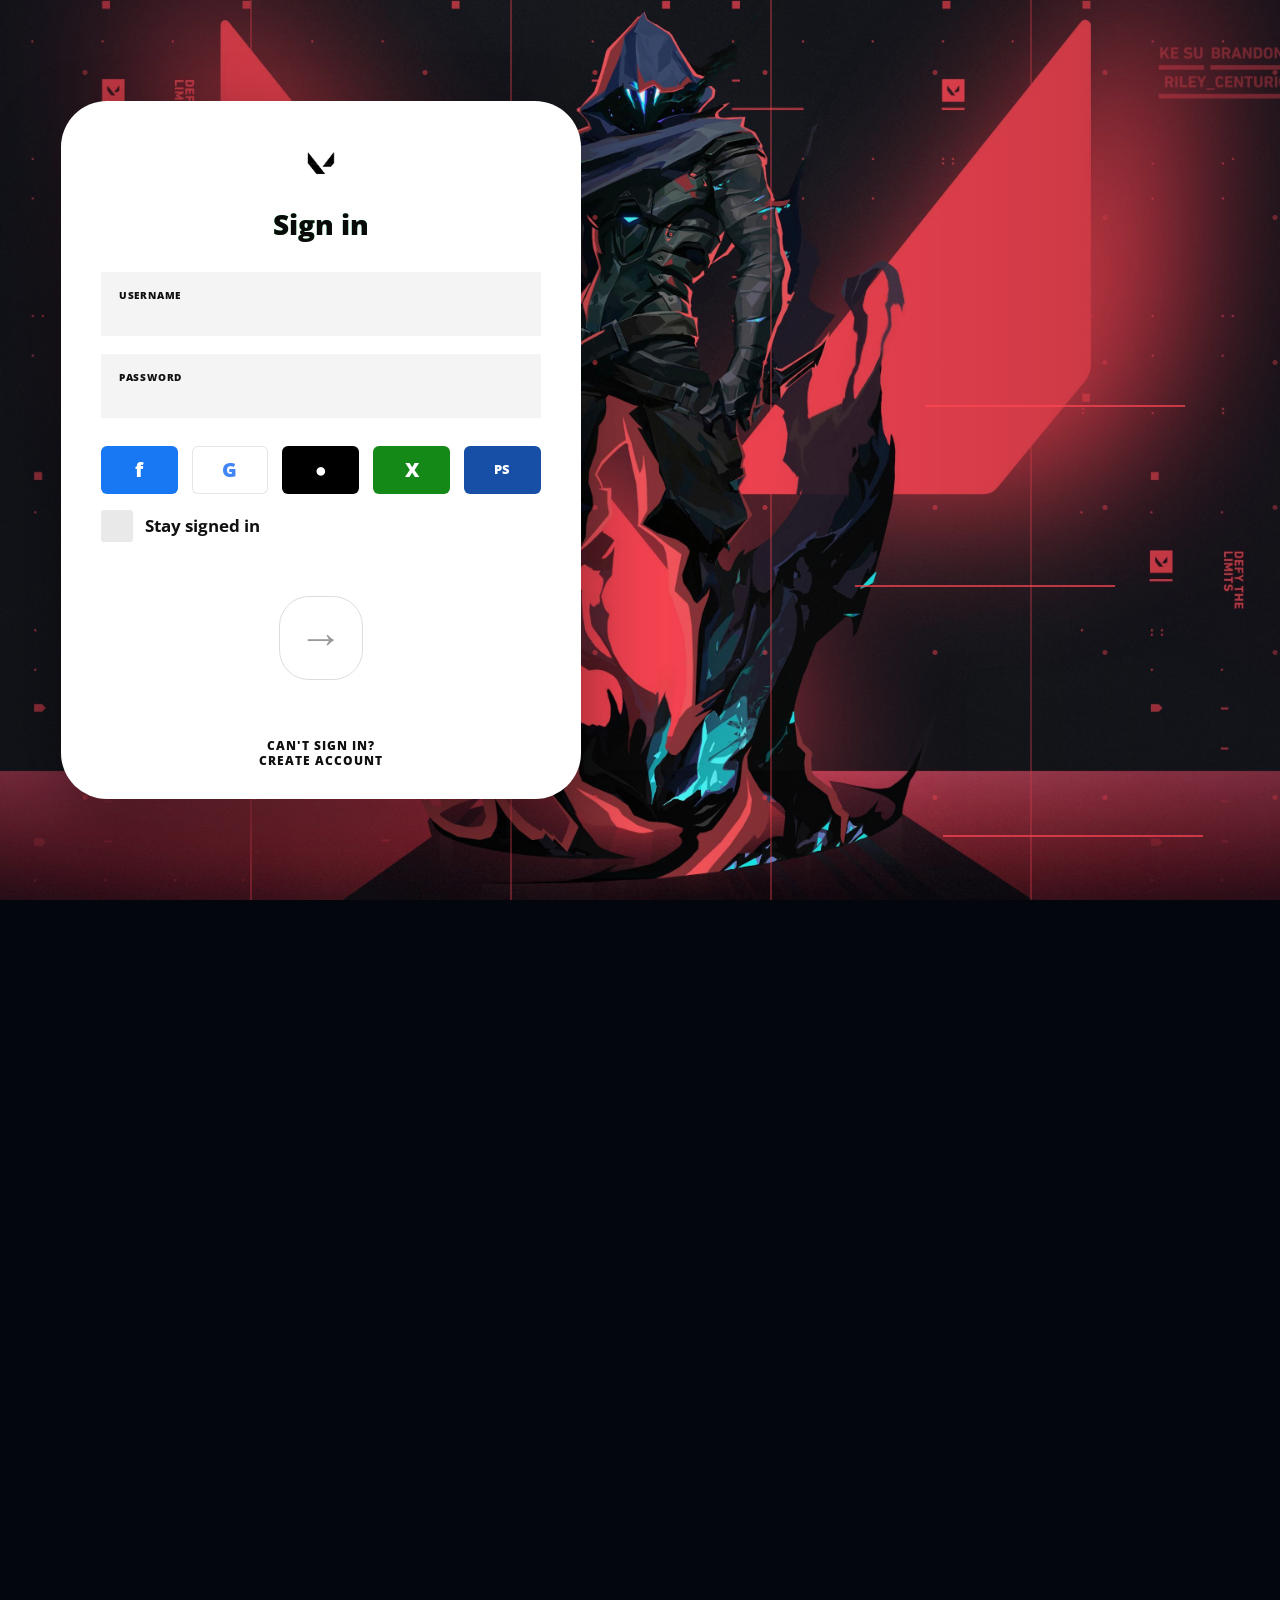
==== commit 66c8f04c: "Agregar login Valorant y pantalla de carga" ====
--- a/index.html
+++ b/index.html
@@ -6,7 +6,57 @@
     <title>Tarea HT-09 | Alta disponibilidad</title>
     <link rel="stylesheet" href="styles.css" />
   </head>
-  <body>
+  <body class="auth-locked">
+    <section class="login-access" id="loginAccess" aria-label="Login de acceso">
+      <video class="login-bg-video" autoplay muted loop playsinline poster="fondo.jpg" aria-hidden="true">
+        <source src="omen-agent-valorant-moewalls-com.mp4" type="video/mp4" />
+      </video>
+
+      <form class="login-play-cont" id="loginForm">
+        <img class="login-logo" src="ICONO DE VALORANT.jpg" alt="Icono de Valorant" />
+        <h1>Sign in</h1>
+        <label class="login-field">
+          <span>USERNAME</span>
+          <input type="text" id="loginUser" autocomplete="username" required />
+        </label>
+        <label class="login-field">
+          <span>PASSWORD</span>
+          <input type="password" id="loginPassword" autocomplete="current-password" required />
+        </label>
+        <div class="login-socials" aria-label="Opciones sociales de acceso">
+          <button class="facebook" type="button" aria-label="Facebook">f</button>
+          <button class="google" type="button" aria-label="Google">G</button>
+          <button class="apple" type="button" aria-label="Apple">●</button>
+          <button class="xbox" type="button" aria-label="Xbox">X</button>
+          <button class="playstation" type="button" aria-label="PlayStation">PS</button>
+        </div>
+        <label class="login-stay">
+          <input type="checkbox" />
+          <span>Stay signed in</span>
+        </label>
+        <button class="login-submit" type="submit" aria-label="Ingresar">→</button>
+        <p class="login-error" id="loginError" role="alert"></p>
+        <div class="login-links">
+          <a href="#principal">CAN'T SIGN IN?</a>
+          <a href="#principal">CREATE ACCOUNT</a>
+        </div>
+      </form>
+    </section>
+
+    <section class="loading-screen" id="loadingScreen" aria-label="Pantalla de carga" hidden>
+      <video class="loading-bg-video" autoplay muted loop playsinline preload="auto" disablepictureinpicture aria-hidden="true">
+        <source src="cyberpunk-samurai-moewalls-com.mp4" type="video/mp4" />
+      </video>
+      <div class="loading-content">
+        <div class="loader" aria-hidden="true">
+          <span></span>
+        </div>
+        <div class="loading-bar">
+          <p>Loading....<span></span></p>
+        </div>
+      </div>
+    </section>
+
     <header class="topbar">
       <a class="brand" href="#principal" aria-label="Ir al inicio">
         <span>virtualiza</span><strong>cion</strong>
@@ -27,6 +77,9 @@
         <a href="#retroalimentacion" aria-label="Informacion y preguntas" title="Informacion y preguntas">
           <svg viewBox="0 0 24 24" aria-hidden="true"><path d="M12 2.8a9.2 9.2 0 1 0 0 18.4 9.2 9.2 0 0 0 0-18.4Zm1.3 14.2h-2.5v-6.4h2.5V17Zm0-7.8h-2.5V6.8h2.5v2.4Z"/></svg>
         </a>
+        <button class="logout-button" id="logoutButton" type="button" aria-label="Cerrar sesion" title="Cerrar sesion">
+          <svg viewBox="0 0 24 24" aria-hidden="true"><path d="M4.8 3.5h8.1c.6 0 1 .4 1 1v3h-2v-2H5.8v13h6.1v-2h2v3c0 .6-.4 1-1 1H4.8c-.6 0-1-.4-1-1v-15c0-.6.4-1 1-1Zm11 4.1L21.2 12l-5.4 4.4v-3.1H9.6v-2.6h6.2V7.6Z"/></svg>
+        </button>
       </nav>
     </header>
 
@@ -155,31 +208,82 @@
       </section>
 
       <section class="section materials-section">
-        <div class="section-heading">
-          <p class="eyebrow">Materiales</p>
-          <h2>Recursos sugeridos para el laboratorio</h2>
-        </div>
-        <div class="resource-grid">
-          <article class="resource-card">
-            <span class="resource-icon">01</span>
-            <h3>Virtualizacion</h3>
-            <p>Entorno con al menos dos nodos fisicos o hosts.</p>
-          </article>
-          <article class="resource-card">
-            <span class="resource-icon">02</span>
-            <h3>Almacenamiento</h3>
-            <p>SAN/NAS compartido o recurso de almacenamiento replicado.</p>
-          </article>
-          <article class="resource-card">
-            <span class="resource-icon">03</span>
-            <h3>Gestion HA</h3>
-            <p>Software de gestion de cluster o herramienta HA del hipervisor.</p>
-          </article>
-          <article class="resource-card">
-            <span class="resource-icon">04</span>
-            <h3>Monitoreo</h3>
-            <p>Herramienta para estado del cluster y pruebas de failover.</p>
-          </article>
+        <div class="materials-slider-shell">
+          <div class="materials-slider-heading">
+            <p class="eyebrow">Materiales</p>
+            <h2>Recursos sugeridos para el laboratorio<span>.</span></h2>
+          </div>
+
+          <div class="materials-slider" aria-live="polite">
+            <article class="materials-slide active">
+              <div class="materials-slide-title" aria-hidden="true">
+                <h3><span>Virtualizacion</span></h3>
+              </div>
+              <div class="materials-slide-content">
+                <figure class="materials-image-holder">
+                  <img src="https://iberonewsla.com/wp-content/uploads/2025/07/virtualizacion.jpg" alt="Infraestructura de virtualizacion para servidores en cluster" />
+                </figure>
+                <div class="materials-copy">
+                  <h3>Virtualizacion</h3>
+                  <p>Una infraestructura de virtualizacion multi-nodo o en cluster es un conjunto de dos o mas servidores fisicos independientes conectados entre si que comparten recursos de computo, red y almacenamiento bajo una misma interfaz de gestion centralizada.</p>
+                </div>
+              </div>
+            </article>
+
+            <article class="materials-slide">
+              <div class="materials-slide-title" aria-hidden="true">
+                <h3><span>Almacenamiento</span></h3>
+              </div>
+              <div class="materials-slide-content">
+                <figure class="materials-image-holder">
+                  <img src="https://onwork.cloud/wp-content/uploads/2023/04/SAN_VS_NAS.jpg" alt="Comparacion entre almacenamiento SAN y NAS para cluster" />
+                </figure>
+                <div class="materials-copy">
+                  <h3>Almacenamiento</h3>
+                  <p>Su proposito es desacoplar el almacenamiento del procesamiento fisico, permitiendo que cualquier nodo del cluster pueda ejecutar, leer o levantar una maquina virtual de forma identica para activar HA y migracion en vivo sin perdida de datos.</p>
+                </div>
+              </div>
+            </article>
+
+            <article class="materials-slide">
+              <div class="materials-slide-title" aria-hidden="true">
+                <h3><span>Gestion HA</span></h3>
+              </div>
+              <div class="materials-slide-content">
+                <figure class="materials-image-holder">
+                  <img src="https://img.impactotic.co/wp-content/uploads/2024/06/04173331/La-importancia-del-hivervisor.jpg" alt="Hipervisor y gestion de alta disponibilidad" />
+                </figure>
+                <div class="materials-copy">
+                  <h3>Gestion HA</h3>
+                  <p>Se refiere al conjunto de procesos, politicas y herramientas automatizadas que supervisan la infraestructura de un cluster para mantener servicios y maquinas virtuales operativos con el menor tiempo de inactividad posible.</p>
+                </div>
+              </div>
+            </article>
+
+            <article class="materials-slide">
+              <div class="materials-slide-title" aria-hidden="true">
+                <h3><span>Monitoreo</span></h3>
+              </div>
+              <div class="materials-slide-content">
+                <figure class="materials-image-holder">
+                  <img src="https://www.manageengine.com/products/active-directory-audit/images/windows-servers-failover-cluster-auditing.gif" alt="Monitoreo de cluster de failover en servidores" />
+                </figure>
+                <div class="materials-copy">
+                  <h3>Monitoreo</h3>
+                  <p>Es el proceso continuo de recoleccion, analisis y visualizacion de datos sobre rendimiento, disponibilidad y salud de los recursos fisicos y virtuales para emitir alertas tempranas y evitar interrupciones.</p>
+                </div>
+              </div>
+            </article>
+          </div>
+
+          <div class="materials-controls" aria-label="Controles de materiales">
+            <button class="materials-control previous" type="button" aria-label="Material anterior">
+              <span class="icon arrow-left" aria-hidden="true"></span>
+            </button>
+            <button class="materials-control next" type="button" aria-label="Material siguiente">
+              <span class="icon arrow-right" aria-hidden="true"></span>
+            </button>
+          </div>
         </div>
       </section>
 
--- a/styles.css
+++ b/styles.css
@@ -1,4 +1,4 @@
-@import url("https://fonts.googleapis.com/css2?family=Libre+Baskerville:ital,wght@0,400;0,700;1,400&family=Racing+Sans+One&display=swap");
+@import url("https://fonts.googleapis.com/css2?family=Barlow:wght@400;500;700&family=Libre+Baskerville:ital,wght@0,400;0,700;1,400&family=Open+Sans:wght@700;800&family=Racing+Sans+One&display=swap");
 
 :root {
   --navy: #082f6f;
@@ -38,6 +38,377 @@
   line-height: 1.55;
 }
 
+body.auth-locked {
+  overflow: hidden;
+}
+
+body.auth-locked > header,
+body.auth-locked > main,
+body.auth-locked > footer {
+  pointer-events: none;
+  visibility: hidden;
+}
+
+body.loading-active {
+  overflow: hidden;
+}
+
+.login-access {
+  position: fixed;
+  inset: 0;
+  z-index: 9999;
+  display: grid;
+  min-height: 100vh;
+  padding: clamp(22px, 4vw, 48px);
+  overflow-y: auto;
+  background:
+    linear-gradient(90deg, rgba(9, 12, 18, 0.24), rgba(9, 12, 18, 0.04) 52%, rgba(9, 12, 18, 0.32)),
+    url("fondo.jpg") center / 100% 100% no-repeat;
+  font-family: "Open Sans", Arial, Helvetica, sans-serif;
+}
+
+.login-bg-video {
+  position: fixed;
+  inset: 0;
+  z-index: -2;
+  width: 100%;
+  height: 100%;
+  object-fit: cover;
+  object-position: center 62%;
+  background: url("fondo.jpg") center / cover no-repeat;
+}
+
+body:not(.auth-locked) .login-access {
+  display: none;
+}
+
+.login-access::before,
+.login-access::after {
+  position: fixed;
+  content: "";
+  pointer-events: none;
+}
+
+.login-access::before {
+  inset: 0;
+  z-index: -1;
+  background-image:
+    linear-gradient(90deg, rgba(9, 12, 18, 0.42), rgba(9, 12, 18, 0.06) 52%, rgba(9, 12, 18, 0.38)),
+    radial-gradient(circle, rgba(255, 70, 85, 0.8) 0 2px, transparent 3px),
+    linear-gradient(90deg, transparent 0 96%, rgba(255, 70, 85, 0.55) 96% 97%, transparent 97%);
+  background-size: auto, 170px 145px, 260px 220px;
+  opacity: 0.72;
+}
+
+.login-access::after {
+  z-index: -1;
+  right: 6vw;
+  bottom: 7vh;
+  width: min(260px, 25vw);
+  height: 2px;
+  background: #ff4655;
+  box-shadow: -88px -250px 0 #ff4655, -18px -430px 0 #ff4655;
+  opacity: 0.7;
+}
+
+.login-play-cont {
+  position: relative;
+  z-index: 1;
+  align-self: center;
+  display: flex;
+  flex-direction: column;
+  width: min(520px, calc(100vw - 64px));
+  min-height: 610px;
+  margin-left: clamp(0px, 1vw, 24px);
+  padding: 34px 40px 32px;
+  border-radius: 46px;
+  color: #0c0c0c;
+  background: #ffffff;
+  box-shadow: 0 28px 70px rgba(0, 0, 0, 0.38);
+}
+
+.login-logo {
+  width: 56px;
+  height: 56px;
+  margin: 0 auto 18px;
+  object-fit: contain;
+}
+
+.login-play-cont h1 {
+  margin: 0 0 32px;
+  color: #0a0a0a;
+  font: 800 28px / 1.1 "Open Sans", Arial, Helvetica, sans-serif;
+  text-align: center;
+}
+
+.login-field {
+  position: relative;
+  display: block;
+  margin-bottom: 18px;
+}
+
+.login-field span {
+  position: absolute;
+  top: 18px;
+  left: 18px;
+  z-index: 1;
+  width: auto;
+  height: auto;
+  color: #111111;
+  font: 800 10px / 1 "Open Sans", Arial, Helvetica, sans-serif;
+  letter-spacing: 0.08em;
+}
+
+.login-field input {
+  width: 100%;
+  height: 64px;
+  padding: 26px 18px 8px;
+  border: 0;
+  border-radius: 0;
+  color: #0f0f0f;
+  background: #f4f4f4;
+  font: 800 18px / 1 "Open Sans", Arial, Helvetica, sans-serif;
+  outline: 2px solid transparent;
+  transition: background 160ms ease, outline-color 160ms ease;
+}
+
+.login-field input:focus {
+  background: #eeeeee;
+  outline-color: #d5d5d5;
+}
+
+.login-socials {
+  display: grid;
+  grid-template-columns: repeat(5, 1fr);
+  gap: 14px;
+  margin-top: 10px;
+}
+
+.login-socials button {
+  display: grid;
+  min-width: 0;
+  height: 48px;
+  place-items: center;
+  border: 0;
+  border-radius: 6px;
+  color: #ffffff;
+  cursor: pointer;
+  font: 800 20px / 1 "Open Sans", Arial, Helvetica, sans-serif;
+}
+
+.login-socials .facebook { background: #1877f2; }
+.login-socials .google { color: #4285f4; background: #ffffff; box-shadow: inset 0 0 0 1px #e5e5e5; }
+.login-socials .apple { background: #000000; }
+.login-socials .xbox { background: #148918; }
+.login-socials .playstation { background: #174ea6; font-size: 13px; }
+
+.login-stay {
+  display: flex;
+  align-items: center;
+  gap: 12px;
+  margin: 16px 0 54px;
+  color: #111111;
+  font: 700 17px / 1 "Open Sans", Arial, Helvetica, sans-serif;
+}
+
+.login-stay input {
+  appearance: none;
+  width: 32px;
+  height: 32px;
+  margin: 0;
+  border-radius: 3px;
+  background: #e9e9e9;
+  cursor: pointer;
+}
+
+.login-stay input:checked {
+  background: #ff4655;
+  box-shadow: inset 0 0 0 5px #e9e9e9;
+}
+
+.login-submit {
+  display: grid;
+  width: 84px;
+  height: 84px;
+  margin: 0 auto 28px;
+  place-items: center;
+  border: 1px solid #dcdcdc;
+  border-radius: 30px;
+  color: #9a9a9a;
+  background: #ffffff;
+  cursor: pointer;
+  font: 400 44px / 1 Arial, Helvetica, sans-serif;
+  transition: color 160ms ease, border-color 160ms ease, transform 160ms ease;
+}
+
+.login-submit:hover {
+  color: #ff4655;
+  border-color: #ff4655;
+  transform: translateX(3px);
+}
+
+.login-error {
+  min-height: 22px;
+  margin: 0 0 10px;
+  color: #ff4655;
+  font: 800 13px / 1.2 "Open Sans", Arial, Helvetica, sans-serif;
+  text-align: center;
+}
+
+.login-links {
+  display: grid;
+  gap: 3px;
+  justify-items: center;
+  margin-top: auto;
+}
+
+.login-links a {
+  color: #111111;
+  font: 800 12px / 1 "Open Sans", Arial, Helvetica, sans-serif;
+  letter-spacing: 0.08em;
+  text-decoration: none;
+}
+
+.login-links a:hover {
+  color: #ff4655;
+}
+
+.loading-screen {
+  position: fixed;
+  inset: 0;
+  z-index: 10000;
+  display: grid;
+  place-items: center;
+  min-height: 100vh;
+  overflow: hidden;
+  background: #050509;
+}
+
+.loading-screen[hidden] {
+  display: none;
+}
+
+.loading-bg-video {
+  position: absolute;
+  inset: 0;
+  width: 100%;
+  height: 100%;
+  object-fit: cover;
+  object-position: center;
+  transform: translateZ(0);
+  will-change: transform;
+}
+
+.loading-screen::before {
+  position: absolute;
+  inset: 0;
+  content: "";
+  background:
+    radial-gradient(circle at 50% 40%, rgba(255, 116, 2, 0.15), transparent 34%),
+    linear-gradient(180deg, rgba(0, 0, 0, 0.15), rgba(0, 0, 0, 0.62));
+}
+
+.loading-content {
+  position: relative;
+  z-index: 1;
+  display: grid;
+  gap: 34px;
+  justify-items: center;
+}
+
+.loader {
+  position: relative;
+  width: 160px;
+  height: 160px;
+  overflow: hidden;
+  border: 4px solid #282828;
+  border-radius: 50%;
+  box-shadow:
+    -5px -5px 5px rgba(255, 255, 255, 0.1),
+    10px 10px 10px rgba(0, 0, 0, 0.4),
+    inset -5px -5px 5px rgba(255, 255, 255, 0.2),
+    inset 10px 10px 10px rgba(0, 0, 0, 0.4);
+}
+
+.loader::before {
+  position: absolute;
+  inset: 25px;
+  z-index: 10;
+  content: "";
+  border: 2px solid #292929;
+  border-radius: 50%;
+  background: #212121;
+  box-shadow:
+    inset -2px -2px 5px rgba(255, 255, 255, 0.2),
+    inset 3px 3px 5px rgba(0, 0, 0, 0.5);
+}
+
+.loader span {
+  position: absolute;
+  z-index: -1;
+  width: 100%;
+  height: 100%;
+  border-radius: 50%;
+  background-image: linear-gradient(-225deg, #ff7402 0%, #ffe700 50%, #fff55e 100%);
+  filter: blur(20px);
+  animation: loadingSpin 0.5s linear infinite, loadingHue 3s linear infinite;
+}
+
+.loading-bar {
+  position: relative;
+  width: min(260px, 70vw);
+  height: 30px;
+  border-radius: 10px;
+  background: linear-gradient(to right, white, black);
+  background-size: 200% 100%;
+  box-shadow: 0 0 3px;
+  animation: loadingGradient 10s linear infinite reverse;
+  -webkit-box-reflect: below 1px linear-gradient(to bottom, rgba(0, 0, 0, 0), rgba(0, 0, 0, 0.4));
+}
+
+.loading-bar p {
+  margin: 0;
+  padding: 0;
+  color: white;
+  font-family: Arial, Helvetica, sans-serif;
+  font-size: 12px;
+  line-height: 30px;
+  letter-spacing: 5px;
+  text-align: center;
+  text-shadow: 0 0 3px;
+  mix-blend-mode: difference;
+}
+
+@keyframes loadingSpin {
+  from {
+    transform: rotate(0deg);
+  }
+
+  to {
+    transform: rotate(360deg);
+  }
+}
+
+@keyframes loadingHue {
+  from {
+    filter: hue-rotate(0deg);
+  }
+
+  to {
+    filter: hue-rotate(360deg);
+  }
+}
+
+@keyframes loadingGradient {
+  from {
+    background-position: 0;
+  }
+
+  to {
+    background-position: 200% 0;
+  }
+}
+
 img {
   display: block;
   width: 100%;
@@ -104,20 +475,24 @@
   gap: clamp(12px, 2vw, 26px);
 }
 
-.icon-nav a {
+.icon-nav a,
+.logout-button {
   display: grid;
   width: 54px;
   height: 54px;
   place-items: center;
   padding: 0;
+  border: 0;
   border-radius: 50%;
   color: #030303;
   background: #dedede;
+  cursor: pointer;
   animation: navIconSlide 700ms ease both, navIconFloat 3.8s ease-in-out infinite;
   transition: transform 160ms ease, background 160ms ease, box-shadow 160ms ease;
 }
 
-.icon-nav a:hover {
+.icon-nav a:hover,
+.logout-button:hover {
   color: #030303;
   background: #cfcfcf;
   transform: translateY(-8px) scale(1.08);
@@ -125,6 +500,16 @@
   animation-play-state: paused;
 }
 
+.logout-button {
+  color: #ffffff;
+  background: #ff4655;
+}
+
+.logout-button:hover {
+  color: #ffffff;
+  background: #d93645;
+}
+
 .icon-nav a:nth-child(1) {
   animation-delay: 0ms, 0ms;
 }
@@ -145,7 +530,8 @@
   animation-delay: 360ms, 1000ms;
 }
 
-.icon-nav svg {
+.icon-nav svg,
+.logout-button svg {
   width: 31px;
   height: 31px;
   fill: currentColor;
@@ -593,28 +979,22 @@
 }
 
 .materials-section {
-  background:
-    radial-gradient(circle at 24% 0%, rgba(2, 230, 255, 0.09), transparent 32%),
-    linear-gradient(180deg, #02060d, #030912);
+  color: #232323;
+  background: #ffffff;
 }
 
 .materials-section .eyebrow {
-  color: var(--neon);
-  font-family: "Libre Baskerville", Georgia, serif;
-  font-size: clamp(24px, 2.4vw, 32px);
+  display: none;
+}
+
+.materials-section h2 {
+  max-width: none;
+  color: #232323;
+  font-family: "Barlow", Arial, Helvetica, sans-serif;
+  font-size: clamp(17px, 1.5vw, 22px);
   font-weight: 700;
-  text-decoration: underline;
-  text-transform: uppercase;
-}
-
-.materials-section h2 {
-  max-width: 900px;
-  color: #028691;
-  font-family: "Libre Baskerville", Georgia, serif;
-  font-size: clamp(48px, 6.4vw, 78px);
-  font-weight: 400;
-  line-height: 1.15;
-  animation: titleDrift 5s ease-in-out infinite;
+  line-height: 1.2;
+  animation: none;
 }
 
 .resource-grid,
@@ -695,6 +1075,199 @@
 .scenario-card p {
   margin: 0;
   color: var(--muted);
+}
+
+.materials-slider-shell {
+  width: min(1110px, 100%);
+  margin: 0 auto;
+}
+
+.materials-slider-heading {
+  display: block;
+  margin-bottom: 30px;
+}
+
+.materials-slider-heading h2 span {
+  color: #e83f43;
+}
+
+.materials-slider {
+  position: relative;
+  min-height: 660px;
+}
+
+.materials-slide {
+  display: none;
+  animation: materialsFadeIn 700ms ease both;
+}
+
+.materials-slide.active {
+  display: block;
+}
+
+.materials-slide-title {
+  position: absolute;
+  top: clamp(230px, 26vw, 276px);
+  left: 0;
+  z-index: 2;
+  min-height: 0;
+  display: block;
+}
+
+.materials-slide-title h3 {
+  width: min(520px, 92vw);
+  max-width: none;
+  margin: 0;
+  padding: 34px 48px 42px;
+  color: #232323;
+  background: #ffffff;
+  font-family: "Barlow", Arial, Helvetica, sans-serif;
+  font-size: clamp(48px, 5vw, 66px);
+  font-weight: 400;
+  line-height: 1;
+  letter-spacing: 0;
+  text-decoration: none;
+  overflow-wrap: normal;
+  white-space: nowrap;
+  word-break: keep-all;
+  transform: translateX(0);
+  animation: materialsTitleIn 760ms 120ms ease both;
+}
+
+.materials-slide-title h3::after {
+  display: block;
+  width: 100%;
+  height: 6px;
+  margin-top: 4px;
+  content: "";
+  background: #e83f43;
+}
+
+.materials-slide-title h3 span {
+  color: #232323;
+}
+
+.materials-slide-content {
+  min-width: 0;
+}
+
+.materials-image-holder {
+  position: relative;
+  width: min(925px, calc(100% - 120px));
+  min-height: clamp(350px, 38vw, 512px);
+  margin: 0 0 0 auto;
+  overflow: hidden;
+  border: 0;
+  border-radius: 0;
+  background: #f4f4f4;
+  box-shadow: none;
+}
+
+.materials-image-holder::before {
+  position: absolute;
+  inset: 0;
+  z-index: 1;
+  content: "";
+  background: #ffffff;
+  transform-origin: 100% 50%;
+  animation: materialsRevealRight 920ms cubic-bezier(0.23, 1, 0.75, 1) forwards;
+}
+
+.materials-image-holder::after {
+  display: none;
+}
+
+.materials-image-holder img {
+  height: clamp(350px, 38vw, 512px);
+  object-fit: cover;
+}
+
+.materials-copy {
+  position: relative;
+  z-index: 2;
+  width: min(925px, calc(100% - 120px));
+  margin: 28px 0 0 auto;
+  padding: 0;
+  border: 0;
+  color: #8d8d8d;
+  background: transparent;
+  backdrop-filter: none;
+  animation: materialsFadeIn 760ms 220ms ease both;
+}
+
+.materials-copy h3 {
+  display: none;
+}
+
+.materials-copy p {
+  margin: 0;
+  color: #8d8d8d;
+  font-family: "Barlow", Arial, Helvetica, sans-serif;
+  font-size: clamp(18px, 1.8vw, 22px);
+  font-weight: 400;
+  line-height: 1.55;
+}
+
+.materials-controls {
+  display: flex;
+  justify-content: flex-end;
+  width: min(925px, calc(100% - 110px));
+  margin: 30px 0 0 auto;
+}
+
+.materials-control {
+  position: relative;
+  display: grid;
+  width: 58px;
+  height: 58px;
+  place-items: center;
+  border: 1px solid #232323;
+  color: #232323;
+  background: transparent;
+  cursor: pointer;
+  transition: color 160ms ease, transform 160ms ease, border-color 160ms ease;
+}
+
+.materials-control.next {
+  border-left: 0;
+}
+
+.materials-control:hover {
+  color: #e83f43;
+  border-color: #232323;
+  transform: translateY(-3px);
+}
+
+.materials-control .icon {
+  position: relative;
+  width: 22px;
+  height: 1px;
+  background-color: currentColor;
+  transition: transform 120ms ease;
+}
+
+.materials-control:hover .icon {
+  transform: scaleX(1.35);
+}
+
+.materials-control .icon::before {
+  position: absolute;
+  top: -4px;
+  width: 9px;
+  height: 9px;
+  content: "";
+  border-top: 1px solid currentColor;
+  border-right: 1px solid currentColor;
+}
+
+.materials-control .arrow-left::before {
+  left: 1px;
+  transform: rotate(-135deg);
+}
+
+.materials-control .arrow-right::before {
+  right: 1px;
+  transform: rotate(45deg);
 }
 
 .planning {
@@ -3920,6 +4493,38 @@
   }
 }
 
+@keyframes materialsRevealRight {
+  from {
+    transform: scaleX(1);
+  }
+
+  to {
+    transform: scaleX(0);
+  }
+}
+
+@keyframes materialsFadeIn {
+  from {
+    opacity: 0;
+  }
+
+  to {
+    opacity: 1;
+  }
+}
+
+@keyframes materialsTitleIn {
+  from {
+    opacity: 0;
+    transform: translateX(54px);
+  }
+
+  to {
+    opacity: 1;
+    transform: translateX(0);
+  }
+}
+
 @media (max-width: 900px) {
   .hero,
   .split,
@@ -4024,9 +4629,101 @@
   .next-steps {
     grid-template-columns: repeat(2, minmax(0, 1fr));
   }
+
+  .materials-slider-heading,
+  .materials-slide.active {
+    grid-template-columns: 1fr;
+  }
+
+  .materials-slider {
+    min-height: 0;
+  }
+
+  .materials-slide-title {
+    display: none;
+  }
+
+  .materials-copy {
+    width: 100%;
+    margin-top: 18px;
+    border-top: 0;
+    border-left: 0;
+  }
+
+  .materials-copy h3 {
+    display: block;
+    margin-bottom: 12px;
+    color: #232323;
+    font-family: "Barlow", Arial, Helvetica, sans-serif;
+    font-size: clamp(26px, 6vw, 42px);
+    font-weight: 400;
+    text-decoration: underline;
+    text-decoration-color: #e83f43;
+    text-decoration-thickness: 4px;
+    text-underline-offset: 6px;
+  }
 }
 
 @media (max-width: 640px) {
+  .login-access {
+    align-items: center;
+    padding: 18px;
+    background-size: cover;
+    background-position: 58% center;
+  }
+
+  .login-play-cont {
+    align-self: end;
+    width: min(390px, 100%);
+    min-height: 460px;
+    margin: 0 auto;
+    padding: 22px;
+    border-radius: 34px;
+  }
+
+  .login-logo {
+    width: 42px;
+    height: 42px;
+    margin-bottom: 12px;
+  }
+
+  .login-play-cont h1 {
+    margin-bottom: 24px;
+    font-size: 20px;
+  }
+
+  .login-field input {
+    height: 50px;
+    padding-top: 20px;
+    font-size: 15px;
+  }
+
+  .login-socials {
+    gap: 10px;
+  }
+
+  .login-socials button {
+    height: 36px;
+    font-size: 15px;
+  }
+
+  .login-stay {
+    margin-bottom: 38px;
+    font-size: 13px;
+  }
+
+  .login-stay input {
+    width: 24px;
+    height: 24px;
+  }
+
+  .login-submit {
+    width: 66px;
+    height: 66px;
+    border-radius: 24px;
+    font-size: 34px;
+  }
+
   .topbar {
     position: static;
     align-items: center;
